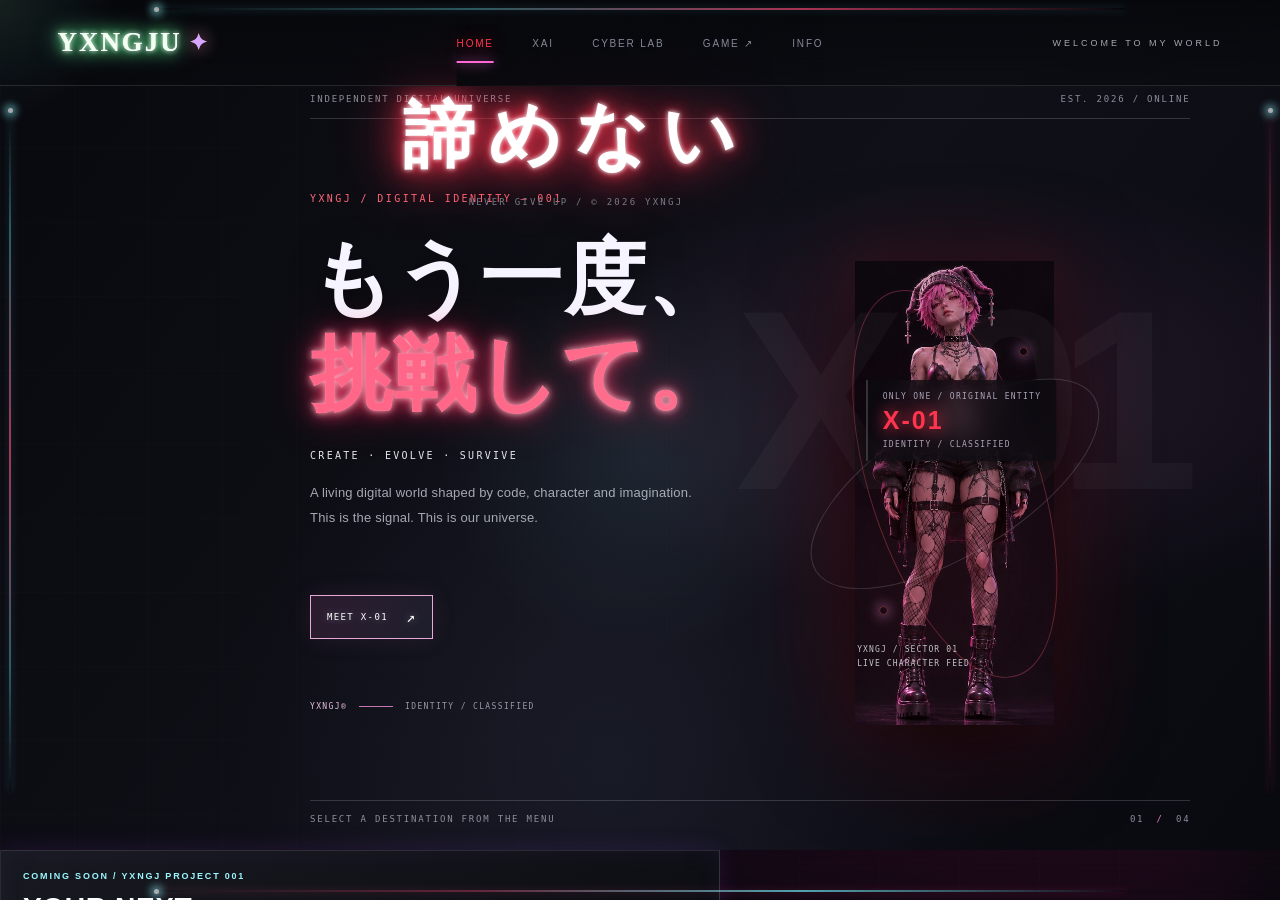
==== index.html @ 9810c09f "Add files via upload" ====
<!DOCTYPE html>
<html lang="en">
<head>
  <meta charset="UTF-8">
  <meta name="viewport" content="width=device-width, initial-scale=1.0">
  <meta name="theme-color" content="#08090d">\n  <meta name="description" content="YXNGJ — an independent digital universe featuring cyberpunk art, interactive characters, Cyber Lab and the VOID RUNNER browser arcade game.">
  <meta name="robots" content="index,follow,max-image-preview:large">
  <link rel="canonical" href="https://yxngju.github.io/yxngju-site/">
  <meta property="og:type" content="website">
  <meta property="og:title" content="YXNGJ — Enter My World">
  <meta property="og:description" content="Explore digital art, characters, Cyber Lab and VOID RUNNER by YXNGJ.">
  <meta property="og:url" content="https://yxngju.github.io/yxngju-site/">
  <meta property="og:image" content="https://yxngju.github.io/yxngju-site/entity-character.png">
  <meta name="twitter:card" content="summary_large_image">

  <title>yxngj — Enter My World</title>
  <link rel="stylesheet" href="style.css">
</head>
<body>
  <div class="ambient ambient-one"></div><div class="ambient ambient-two"></div>
  <header class="header">
    <a href="#home" class="logo" aria-label="YXNGJU home">YXNGJU<span>✦</span></a>
    <div class="header-right"><div class="header-label">WELCOME TO MY WORLD</div><button class="menu-toggle" type="button" aria-label="Open navigation" aria-expanded="false">☰</button></div>
  </header>

  <nav class="side-menu" aria-label="Main navigation">
    <a href="#home" class="active">HOME</a>
    <a href="#characters">XAI</a>
    <a href="#cyber-lab">CYBER LAB</a>
    <a href="games/index.html" class="external-game-link">GAME ↗</a>
    <a href="#info">INFO</a>
  </nav>
  <div class="menu-backdrop"></div>

  <main>
    <section class="page home active-page" id="home" aria-label="Home">
      <div class="home-hero home-editorial-hero">
        <div class="home-hero-topline"><span>INDEPENDENT DIGITAL UNIVERSE</span><span>EST. 2026 / ONLINE</span></div>
        <div class="home-hero-copy">
          <p class="small-title">YXNGJ / DIGITAL IDENTITY — 001</p>
          <h1 class="jp-neon-message" lang="ja">もう一度、<br><span>挑戦して。</span></h1>
          <p class="home-editorial-lead">CREATE · EVOLVE · SURVIVE</p>
          <p class="home-editorial-description">A living digital world shaped by code, character and imagination. This is the signal. This is our universe.</p>
          <div class="home-hero-actions">
            <a href="#characters" class="enter-button" data-page-link="characters">MEET X-01 <span>↗</span></a>
          </div>
          <div class="home-hero-signature"><span>YXNGJ®</span><i></i><span>IDENTITY / CLASSIFIED</span></div>
        </div>
        <div class="home-hero-character x01-live" aria-label="X-01 featured character">
          <div class="home-character-orbit orbit-a"></div><div class="home-character-orbit orbit-b"></div>
          <div class="home-character-crosshair crosshair-a"></div><div class="home-character-crosshair crosshair-b"></div>
          <div class="home-character-glow"></div>
          <img class="x01-pose-image" src="entity-character.png" alt="X-01, the YXNGJ signature character" fetchpriority="high">
          <div class="home-character-tag"><span>ONLY ONE / ORIGINAL ENTITY</span><strong>X-01</strong><small>IDENTITY / CLASSIFIED</small></div>
          <div class="home-character-coordinate">YXNGJ / SECTOR 01<br>LIVE CHARACTER FEED</div>
        </div>
      <div class="home-hero-bottomline"><span>SELECT A DESTINATION FROM THE MENU</span><span>01 <i>/</i> 04</span></div>
      </div>
      <div class="home-project-strip"><div class="home-project-teaser">
            <span class="project-kicker">COMING SOON / YXNGJ PROJECT 001</span>
            <h2>YOUR NEXT<br><em>INTELLIGENT COMPANION.</em></h2>
            <p>A personal AI assistant for desktop and mobile — designed to help you organize messages, work with apps, code, explore crypto information and talk things through. Built around user permission, privacy and control.</p>
            <span class="project-status">IN DEVELOPMENT <i></i></span>
          </div></div>
      <section class="x01-window-section" aria-label="X-01 live character windows">
        <div class="x01-window-heading"><div><p class="small-title">ONE ENTITY / MULTIPLE FORMS</p><h2>THE <span>X-01</span> FILES</h2></div><span>LIVE VISUAL FEED / AUTO SHIFT</span></div>
        <div class="x01-window-grid">
          <article class="x01-window" data-pose-window="0"><div class="x01-window-top"><span>01 / FANCY GIRL</span><i>● LIVE</i></div><img src="home-art/user-archive-01.webp" alt="YXNGJ archive artwork — BOMB SIGNAL" loading="lazy"><b>BOMB SIGNAL</b></article>
          <article class="x01-window" data-pose-window="1"><div class="x01-window-top"><span>02 / RED SIGNAL</span><i>● LIVE</i></div><img src="home-art/user-archive-02.webp" alt="YXNGJ archive artwork — NIGHT SHIFT" loading="lazy"><b>NIGHT SHIFT</b></article>
          <article class="x01-window" data-pose-window="2"><div class="x01-window-top"><span>03 / VOID COMPANION</span><i>● LIVE</i></div><img src="home-art/user-archive-03.webp" alt="YXNGJ archive artwork — BLUE STATIC" loading="lazy"><b>BLUE STATIC</b></article>
          <article class="x01-window" data-pose-window="3"><div class="x01-window-top"><span>04 / CHROME SOUL</span><i>● LIVE</i></div><img src="home-art/user-archive-04.webp" alt="YXNGJ archive artwork — ZERO NOTIFICATIONS" loading="lazy"><b>ZERO NOTIFICATIONS</b></article>
        </div>
      </section>
      <section class="home-gallery" aria-label="yxngj visual archive">
        <div class="gallery-heading"><div><p class="small-title">YXNGJ ART DIRECTION / VISUAL ARCHIVE</p><h2>MY <span>UNIVERSE</span></h2><p>CHARACTERS · DIGITAL ART · STREET CULTURE · VISUAL WORLDS</p></div><span class="gallery-count">07 / SELECTED FRAGMENTS</span></div>
        <div class="gallery-controls"><button class="gallery-control gallery-prev-auto" type="button" aria-label="Previous artwork">←</button><span>DRIFTING THROUGH THE ARCHIVE</span><button class="gallery-control gallery-next-auto" type="button" aria-label="Next artwork">→</button></div><div class="holo-gallery" id="holoGalleryTrack">
          <button class="holo-card card-tall" data-gallery="0" type="button"><img src="home-art/user-archive-01.webp" alt="YXNGJ user-selected anime artwork 1" loading="lazy"><span>01 / BOMB SIGNAL</span></button>
          <button class="holo-card card-wide" data-gallery="1" type="button"><img src="home-art/user-archive-02.webp" alt="YXNGJ user-selected anime artwork 2" loading="lazy"><span>02 / NIGHT SHIFT</span></button>
          <button class="holo-card" data-gallery="2" type="button"><img src="home-art/user-archive-03.webp" alt="YXNGJ user-selected anime artwork 3" loading="lazy"><span>03 / BLUE STATIC</span></button>
          <button class="holo-card" data-gallery="3" type="button"><img src="home-art/user-archive-04.webp" alt="YXNGJ user-selected anime artwork 4" loading="lazy"><span>04 / ZERO NOTIFICATIONS</span></button>
          <button class="holo-card card-tall" data-gallery="4" type="button"><img src="home-art/user-archive-05.webp" alt="YXNGJ user-selected anime artwork 5" loading="lazy"><span>05 / SILVER EYES</span></button>
          <button class="holo-card" data-gallery="5" type="button"><img src="home-art/user-archive-06.webp" alt="YXNGJ user-selected anime artwork 6" loading="lazy"><span>06 / CREW CODE</span></button>
          <button class="holo-card card-wide" data-gallery="6" type="button"><img src="home-art/user-archive-07.webp" alt="YXNGJ user-selected anime artwork 7" loading="lazy"><span>07 / AFTER HOURS</span></button>
        </div>
        <div class="gallery-foot"><span>yxngj / VISUAL ARCHIVE</span><span>MOVE TO INTERACT · SELECT TO EXPAND</span></div>
      </section>
      <div class="gallery-lightbox" id="galleryLightbox" hidden><button class="gallery-close" type="button" aria-label="Close image">×</button><button class="gallery-prev" type="button" aria-label="Previous image">‹</button><img id="galleryLarge" src="" alt="Expanded artwork"><button class="gallery-next" type="button" aria-label="Next image">›</button><div class="gallery-lightbox-label" id="galleryLightboxLabel"></div></div>
    </section>

    <section class="page character-room" id="characters" aria-label="Character room">
      <div class="entity-heading"><p class="small-title">YXNGJ INTELLIGENCE DIVISION / 001</p><h1><span>XAI</span> <span>COMPANION</span></h1><p class="entity-subtitle">A NEW INTELLIGENCE IS TAKING SHAPE</p><p class="xai-intro">XAI is a planned 3D AI character being created to talk with you, understand requests and help carry out useful tasks. The goal is a natural, interactive companion with a distinct personality — built step by step.</p></div>
      <div class="entity-layout">
        <div class="entity-stage">
          <div class="entity-grid" aria-hidden="true"></div><div class="entity-crosshair" aria-hidden="true"></div>
          <div class="entity-figure-wrap" aria-label="The approved X-01 character reference"><img class="entity-figure" src="entity-character.png" alt="X-01 character, pink-haired cyberpunk girl in dark streetwear"><div class="entity-aura"></div></div><canvas id="entityCanvas" aria-hidden="true"></canvas>
          <div class="entity-scanline" aria-hidden="true"></div>
          <div class="entity-readout entity-readout-left"><span>FORM</span><b>UNDEFINED</b><span>MATTER</span><b>PARTICLE / 01</b><span>SYNC</span><b id="entitySync">98.4%</b></div>
          <div class="entity-readout entity-readout-right"><span>SUBJECT</span><b>X-01</b><span>STATUS</span><b class="entity-status"><i></i> OBSERVING</b></div>
          <div class="entity-caption">AI ENTITY // APPROACHING</div>
        </div>
        <aside class="entity-info">
          <div class="entity-class"> <span class="entity-dot"></span> CLASSIFIED PRESENCE</div>
          <h2>A SIGNAL<br><em>IS APPROACHING.</em></h2>
          <p>An artificial intelligence presence, reconstructed from light and fragmented data. She is getting closer. Her identity remains unknown.</p>
          <div class="entity-meter"><div><span>ENERGY SIGNATURE</span><b id="entityEnergy">72.8%</b></div><i><span id="entityEnergyBar"></span></i></div>
          <div class="entity-wave"><span></span><span></span><span></span><span></span><span></span><span></span><span></span><span></span><span></span><span></span><span></span><span></span><span></span><span></span><span></span><span></span><span></span><span></span><span></span><span></span></div>
          <div class="entity-foot"><span>UNKNOWN ENTITY — X-01</span><span>yxngj / 2026</span></div>
        </aside>
      </div>
      <div class="entity-view-gallery" aria-label="X-01 character reference views">
        <div class="entity-view-heading"><span>SUBJECT REFERENCE / X-01</span><span>FOUR ANGLES · ARCHIVED</span></div>
        <div class="entity-selected-view" aria-live="polite"><img id="entitySelectedImage" src="entity-front.jpg" alt="X-01 selected front view"><div class="entity-selected-meta"><span id="entitySelectedLabel">01 / FANCY GIRL</span><small>SELECTED SUBJECT ANGLE</small></div></div>
        <div class="entity-view-grid">
          <button class="entity-view-choice active" type="button" data-view-src="entity-front.jpg" data-view-label="01 / FANCY GIRL"><img src="entity-front.jpg" alt="X-01 front view"><span>01 / FRONT</span></button>
          <button class="entity-view-choice" type="button" data-view-src="entity-left-profile.jpg" data-view-label="02 / LEFT PROFILE"><img src="entity-left-profile.jpg" alt="X-01 left-facing profile"><span>02 / LEFT PROFILE</span></button>
          <button class="entity-view-choice" type="button" data-view-src="entity-back.jpg" data-view-label="03 / BACK VIEW"><img src="entity-back.jpg" alt="X-01 back view"><span>03 / BACK</span></button>
          <button class="entity-view-choice" type="button" data-view-src="entity-three-quarter.jpg" data-view-label="04 / THREE-QUARTER"><img src="entity-three-quarter.jpg" alt="X-01 three-quarter view"><span>04 / THREE-QUARTER</span></button>
        </div>
      </div>
      <p class="entity-hint">MOVE CLOSER // THE ENTITY RESPONDS TO YOUR PRESENCE <span>✦</span></p>
    </section>


    <section class="page cyber-lab-page" id="cyber-lab" aria-label="Cyber Lab">
      <div class="cyber-heading"><div><p class="small-title">yxngj // RESEARCH DIVISION 04</p><h1>CYBER <span>LAB</span></h1><p class="page-lead">A quiet corner of the network. Explore code, inspect examples, learn.</p></div><div class="cyber-heading-actions"><div class="cyber-status"><i></i> CODE SHOWCASE READY <span>OFFLINE MODE</span></div><button class="cyber-library-jump" id="jumpToCodeLibrary" type="button">CODE LIBRARY <b>↓</b></button></div></div>
      <div class="cyber-room-grid">
        <aside class="cyber-side-panel">
          <div class="cyber-panel-title">LAB DIRECTORY <span>01—03</span></div>
          <button class="cyber-tool active" data-lab-tab="terminal" type="button"><b>⌘</b><span>CONSOLE<small>Visual command simulator</small></span><i>↗</i></button>
          <button class="cyber-tool" data-lab-tab="editor" type="button"><b>&lt;/&gt;</b><span>CODE EDITOR<small>Write and preview code</small></span><i>↗</i></button>
          <button class="cyber-tool" data-lab-tab="network" type="button"><b>⌁</b><span>LAB STATUS<small>Offline environment</small></span><i>↗</i></button>
          <div class="cyber-side-note"><span class="cyber-pulse"></span><div>ENVIRONMENT<small>OFFLINE SHOWCASE · NO PYTHON CONNECTION</small></div></div>
        </aside>
        <div class="cyber-workspace">
          <div class="cyber-workspace-top"><div class="cyber-window-dots"><i></i><i></i><i></i></div><span id="cyberWindowTitle">CONSOLE — yxngj</span><span class="cyber-window-state" id="cyberConnectionState">● OFFLINE / SAFE</span></div>
          <div class="cyber-computer-scene" id="cyberComputer" role="button" tabindex="0" aria-label="Open the code editor">
            <div class="cyber-orbit orbit-a"></div><div class="cyber-orbit orbit-b"></div>
            <div class="cyber-monitor"><div class="cyber-monitor-top"><span>yxngj // NODE 01</span><span>OFFLINE SESSION</span></div><div class="cyber-monitor-screen"><div class="cyber-screen-lines"><span class="crt-prompt">operator@yxngj:~$ <b>open code-library</b></span><pre id="cyberScreenCode" class="cyber-screen-code">// YXNGJ CODE SHOWCASE
// Select a code sample below.
// It will appear in this editor.

const status = "READY";
console.log(status);
&gt; _</pre><span class="dim">CRT DISPLAY // CODE PREVIEW</span></div><div class="cyber-screen-graph"><i></i><i></i><i></i><i></i><i></i><i></i><i></i><i></i><i></i><i></i><i></i><i></i></div></div><div class="cyber-monitor-brand">YXNGJ <small>PERSONAL CODE STATION</small></div></div>
            <div class="cyber-monitor-stand"></div><div class="cyber-keyboard"></div><div class="cyber-click-hint"><span>＋</span> OPEN CODE EDITOR · SELECT A SAMPLE BELOW</div>
          </div>
          <div class="cyber-tabs"><button class="active" data-lab-tab="terminal" type="button">CONSOLE</button><button data-lab-tab="editor" type="button">CODE EDITOR</button><button data-lab-tab="network" type="button">STATUS</button><span>LOCAL ONLY · NO PYTHON</span></div>
          <div class="cyber-panels">
            <div class="cyber-panel active" data-lab-panel="terminal">
              <div class="cyber-terminal-head"><span>operator@yxngj:~</span><span id="terminalModeLabel">VISUAL COMMAND SIMULATOR</span></div>
              <div class="cyber-terminal-output" id="cyberOutput" aria-live="polite"><p class="term-muted">YXNGJ CYBER LAB // OFFLINE MODE</p><p>This is a visual command simulator. Choose a code sample from the library to load it into the computer.</p><p class="term-green">[✓] No local Python, file-system or network bridge is connected.</p></div>
              <form class="cyber-command-form" id="cyberCommandForm"><label for="cyberCommand">operator@yxngj:~$</label><input id="cyberCommand" autocomplete="off" spellcheck="false" placeholder="type help or list..." aria-label="Enter a simulated command"><button type="submit" aria-label="Run simulated command">ENTER ↗</button></form>
            </div>
            <div class="cyber-panel cyber-ide-panel" data-lab-panel="editor">
              <div class="cyber-ide-toolbar"><div class="cyber-editor-head"><span>● &nbsp;<b id="activeFileName">sample.py</b> <small id="editorModeStatus">OFFLINE CODE EDITOR</small></span><div class="cyber-editor-actions"><button id="savePythonFile" type="button">SAVE DRAFT</button><button id="copyCodeSample" type="button">COPY CODE</button></div></div></div>
              <div class="cyber-ide-layout"><aside class="cyber-explorer"><div class="cyber-explorer-title">CODE FILES</div><div class="cyber-workspace-name">⌄ YXNGJ_LIBRARY</div><button class="cyber-file active" data-file="sample.py" type="button">&lt;/&gt; &nbsp;sample.py</button><button class="cyber-file" data-file="draft.py" type="button">✎ &nbsp;draft.py</button><div class="cyber-explorer-foot">BROWSER-ONLY DRAFTS</div></aside>
                <div class="cyber-code-area"><div class="cyber-file-tab"><span>&lt;/&gt; &nbsp;<b id="editorTabName">sample.py</b></span><span>●</span></div><div class="cyber-code-wrap"><div class="cyber-line-numbers" id="codeLineNumbers">1<br>2<br>3<br>4<br>5</div><textarea class="cyber-code-input" id="pythonCode" spellcheck="false" autocapitalize="off" autocomplete="off" aria-label="Offline code editor" wrap="off">// YXNGJ CODE SHOWCASE
// Select a code sample below to load it here.

const status = "READY";
console.log(status);</textarea></div></div>
              </div><div class="cyber-editor-result" id="pythonDemoResult">OFFLINE EDITOR — write, edit, copy or save a draft in this browser. Code is not executed.</div><div class="cyber-ide-statusbar"><span>◉ OFFLINE</span><span>UTF-8</span><span>Spaces: 4</span><span id="ideCursorStatus">Ln 1, Col 1</span><span>yxngj CODE SHOWCASE</span></div>
            </div>
            <div class="cyber-panel" data-lab-panel="network"><div class="cyber-network-grid"><div><span>PYTHON BRIDGE</span><b class="network-green">DISCONNECTED</b></div><div><span>CODE EXECUTION</span><b>DISABLED</b></div><div><span>FILE ACCESS</span><b>DISABLED</b></div><div><span>MODE</span><b class="network-green">OFFLINE</b></div></div><p class="cyber-network-note" id="networkBridgeNote">Cyber Lab runs entirely in the browser. It does not connect to Python, your computer's file system, or external network services.</p></div>
          </div>
        </div>
      </div>
      <section class="cyber-code-library" id="cyberCodeLibrary" aria-label="Cyber code library">
        <div class="cyber-library-heading"><div><p class="small-title">yxngj // SNIPPET ARCHIVE</p><h2>CODE <span>LIBRARY</span></h2><p>Choose a sample. It will load into the computer's code editor.</p></div><button class="cyber-library-top" id="backToCyberTop" type="button">BACK TO COMPUTER ↑</button></div>
        <div class="cyber-library-grid" id="cyberLibraryGrid">
          <button class="cyber-sample-card active" type="button" data-sample="hello"><span class="cyber-sample-index">01 / PYTHON</span><b>HELLO YXNGJ</b><small>A first Python script with clean terminal output.</small><i>OPEN SAMPLE ↗</i></button>
          <button class="cyber-sample-card" type="button" data-sample="hash"><span class="cyber-sample-index">02 / PYTHON</span><b>FILE HASH DEMO</b><small>Calculate a SHA-256 hash from a sample text.</small><i>OPEN SAMPLE ↗</i></button>
          <button class="cyber-sample-card" type="button" data-sample="password"><span class="cyber-sample-index">03 / PYTHON</span><b>PASSWORD CHECK</b><small>A simple local password-strength teaching example.</small><i>OPEN SAMPLE ↗</i></button>
          <button class="cyber-sample-card" type="button" data-sample="ports"><span class="cyber-sample-index">04 / PYTHON</span><b>PORT CONCEPTS</b><small>Learn common network ports using a static lookup.</small><i>OPEN SAMPLE ↗</i></button>
          <button class="cyber-sample-card" type="button" data-sample="js"><span class="cyber-sample-index">05 / JAVASCRIPT</span><b>LIVE STATUS UI</b><small>A tiny browser interface status example.</small><i>OPEN SAMPLE ↗</i></button>
          <button class="cyber-sample-card" type="button" data-sample="base64"><span class="cyber-sample-index">06 / PYTHON</span><b>TEXT ENCODING</b><small>Demonstrate Base64 encoding and decoding text.</small><i>OPEN SAMPLE ↗</i></button>
        </div>
      </section>
      <p class="cyber-footnote"><span>yxngj SECURITY RESEARCH</span><span>LEARN ETHICALLY // BUILD RESPONSIBLY</span></p>
    </section>


    <section class="page content-page info-page" id="info" aria-label="About YXNGJ / درباره YXNGJ">
      <p class="small-title">yxngj // CREATOR PROFILE · پروفایل سازنده</p>
      <h1>ABOUT <span>YXNGJ</span></h1>
      <p class="page-lead">Cybersecurity · Web Design · Digital Experiences</p>
      <div class="info-bilingual-intro">
        <p class="info-language-label">ENGLISH</p>
        <p>I'm <strong>YXNGJ</strong> — a cybersecurity enthusiast and digital creator focused on website design, web security and interactive experiences. I explore how digital systems work, how to protect them, and how thoughtful design can make technology feel clear and alive.</p>
        <p class="info-language-label info-fa-label" lang="fa" dir="rtl">فارسی</p>
        <p class="info-fa-copy" lang="fa" dir="rtl">من YXNGJ هستم؛ در زمینه امنیت سایبری، طراحی وب‌سایت و امنیت وب فعالیت می‌کنم. به ساخت تجربه‌های دیجیتال تعاملی، بررسی امنیت سیستم‌ها و ترکیب طراحی بصری با فناوری علاقه‌مندم. این وب‌سایت فضایی برای نمایش پروژه‌ها، آزمایش‌ها و کارهای من است.</p>
      </div>
      <div class="info-grid">
        <article class="info-card">
          <span class="info-index">01 / WHAT I DO · زمینه فعالیت</span>
          <h2>CYBERSECURITY &amp; WEB</h2>
          <p>Cybersecurity research, website design, web security and digital experiments.</p>
          <p class="info-fa-copy" lang="fa" dir="rtl">پژوهش و یادگیری امنیت سایبری، طراحی وب‌سایت، امنیت وب و اجرای ایده‌های دیجیتال.</p>
        </article>
        <article class="info-card">
          <span class="info-index">02 / THIS SPACE · این وب‌سایت</span>
          <h2>MY WORK. MY UNIVERSE.</h2>
          <p>This is my personal portfolio and experimental space. I share selected projects, visual work, interfaces and things I'm building or exploring.</p>
          <p class="info-fa-copy" lang="fa" dir="rtl">اینجا پورتفولیوی شخصی من است؛ جایی برای انتشار پروژه‌ها، طراحی‌ها، رابط‌های کاربری و تجربه‌هایی که می‌سازم یا بررسی می‌کنم.</p>
        </article>
        <article class="info-card info-social">
          <span class="info-index">03 / FIND YXNGJ · راه ارتباطی</span>
          <h2>LET'S CONNECT.</h2>
          <p>For collaborations, questions or project inquiries, reach out:</p>
          <p class="info-fa-copy" lang="fa" dir="rtl">برای همکاری، پرسش یا صحبت درباره پروژه‌ها از راه‌های زیر پیام بده:</p>
          <a href="https://www.instagram.com/yxngju?knvt=MTVxanZoeGowOTRtbg%3D%3D&amp;utm_source=qr" target="_blank" rel="noopener noreferrer"><b>INSTAGRAM</b><span>@yxngj ↗</span></a>
          <a href="https://t.me/yxngju" target="_blank" rel="noopener noreferrer"><b>TELEGRAM</b><span>t.me/yxngj ↗</span></a>
        </article>
      </div>
      <div class="info-signature">yxngj <span>—</span> CYBERSECURITY / DESIGN / DIGITAL WORLDS</div>
    </section>
  </main>

  <footer class="yx-jp-footer"><span class="jp-motto" lang="ja">諦めない</span><small>NEVER GIVE UP / © 2026 YXNGJ</small></footer>
  <script src="navigation.js" defer></script>
  <script src="home-gallery.js" defer></script>
  <script src="entity.js" defer></script>
  <script src="cyberlab.js" defer></script>
<script src="yxngj-effects.js" defer></script>
<script src="x01-motion.js" defer></script>\n</body>
</html>
---- style.css ----
/* =================================
   yxngj - MAIN DESIGN
================================= */

* {
    margin: 0;
    padding: 0;
    box-sizing: border-box;
}

body {
    background: #08040f;
    color: white;
    font-family: Arial, sans-serif;
    min-height: 100vh;
    overflow-x: hidden;
}

/* HEADER */

.header {
    position: absolute;
    top: 30px;
    left: 50px;
    right: 50px;
    display: flex;
    justify-content: space-between;
    align-items: center;
    z-index: 10;
}

.logo {
    color: white;
    text-decoration: none;
    font-size: 25px;
    font-weight: bold;
    letter-spacing: 4px;
}

.logo span {
    color: #ff3ca6;
}

.header-label {
    color: #a58bbd;
    font-size: 11px;
    letter-spacing: 4px;
}

/* SIDE MENU */

.side-menu {
    position: fixed;
    left: 45px;
    top: 50%;
    transform: translateY(-50%);
    display: flex;
    flex-direction: column;
    gap: 28px;
    z-index: 10;
}

.side-menu a {
    color: #887b99;
    text-decoration: none;
    font-size: 11px;
    letter-spacing: 2px;
    transition: 0.3s;
}

.side-menu a:hover,
.side-menu a.active {
    color: #ff3ca6;
    text-shadow: 0 0 12px #ff3ca6;
}

/* HOME */

.home {
    min-height: 100vh;
    display: flex;
    align-items: center;
    justify-content: space-between;
    padding: 120px 9% 80px 19%;
    position: relative;
}

/* INTRO */

.intro {
    max-width: 420px;
    z-index: 2;
}

.small-title {
    color: #b58bd9;
    font-size: 12px;
    letter-spacing: 5px;
    margin-bottom: 25px;
}

.intro h1 {
    font-size: clamp(55px, 7vw, 95px);
    line-height: 0.95;
    letter-spacing: 5px;
}

.intro h1 span {
    color: #ff3ca6;
    text-shadow: 0 0 25px #ff006e;
}

.description {
    color: #a99bb8;
    font-size: 12px;
    line-height: 2;
    letter-spacing: 2px;
    margin-top: 30px;
}

/* BUTTON */

.enter-button {
    display: inline-block;
    margin-top: 35px;
    padding: 15px 25px;
    border: 1px solid #ff3ca6;
    color: white;
    text-decoration: none;
    font-size: 11px;
    letter-spacing: 2px;
    transition: 0.3s;
}

.enter-button:hover {
    background: #ff3ca6;
    box-shadow: 0 0 25px #ff3ca6;
}

/* 3D SCENE */

.center-scene {
    position: relative;
    width: 430px;
    height: 430px;
    display: flex;
    align-items: center;
    justify-content: center;
}

#three-container {
    position: absolute;
    inset: 0;
    z-index: 2;
}

#three-container canvas {
    width: 100%;
    height: 100%;
    display: block;
}

.scene-glow {
    position: absolute;
    width: 250px;
    height: 250px;
    background: #8a00ff;
    filter: blur(110px);
    opacity: 0.35;
    animation: pulseGlow 4s infinite alternate;
}

.scene-text {
    position: absolute;
    bottom: 15px;
    color: #d8baff;
    font-size: 12px;
    letter-spacing: 6px;
    z-index: 3;
    text-shadow: 0 0 20px #a000ff;
}

/* CHARACTER */

.character-preview {
    position: absolute;
    right: 7%;
    bottom: 18%;
    text-align: center;
}

.character-preview span {
    color: #a58bbd;
    font-size: 10px;
    letter-spacing: 3px;
}

.character-preview h2 {
    color: #ff3ca6;
    font-size: 100px;
    text-shadow: 0 0 35px #ff006e;
}

.character-preview p {
    color: #8d7b9e;
    font-size: 10px;
    letter-spacing: 4px;
}

/* FOOTER */

footer {
    position: absolute;
    bottom: 25px;
    left: 50%;
    transform: translateX(-50%);
    color: #675775;
    font-size: 10px;
    letter-spacing: 2px;
}

/* ANIMATIONS */

@keyframes pulseGlow {
    from {
        transform: scale(0.8);
        opacity: 0.2;
    }

    to {
        transform: scale(1.3);
        opacity: 0.5;
    }
}

/* RESPONSIVE */

@media (max-width: 900px) {
    .side-menu {
        left: 15px;
    }

    .home {
        padding-left: 150px;
    }

    .center-scene {
        width: 300px;
        height: 300px;
    }
}

@media (max-width: 600px) {
    .header {
        left: 20px;
        right: 20px;
    }

    .side-menu {
        display: none;
    }

    .home {
        padding: 150px 25px 100px;
    }

    .center-scene,
    .character-preview {
        display: none;
    }

    footer {
        white-space: nowrap;
    }
}



/* GAME LAUNCH */
.game-launch {
    display: inline-block;
    margin: 18px 0 14px;
    padding: 13px 20px;
    border: 1px solid #ff3ca6;
    color: #fff;
    text-decoration: none;
    font-size: 11px;
    letter-spacing: 2px;
    transition: .25s ease;
    background: linear-gradient(100deg, #5a126d55, #ff3ca622);
}
.game-launch:hover {
    background: #ff3ca6;
    box-shadow: 0 0 24px #ff3ca688;
    transform: translateY(-2px);
}

/* ===== MAIN NAVIGATION + PAGE SYSTEM (V3) ===== */
:root { --yx-pink:#ff3ca6; --yx-purple:#9d4dff; --yx-muted:#a99bb8; }
html { min-height:100%; background:#08040f; }
body { min-height:100vh; position:relative; }
.ambient { position:fixed; pointer-events:none; border-radius:50%; filter:blur(95px); opacity:.16; z-index:0; }
.ambient-one { width:360px; height:360px; background:#7b00ff; top:8%; right:8%; }
.ambient-two { width:280px; height:280px; background:#ff006e; bottom:4%; left:20%; opacity:.09; }
.header { position:fixed; top:0; left:0; right:0; height:88px; padding:0 5.2%; background:linear-gradient(180deg,rgba(8,4,15,.94),rgba(8,4,15,.25)); backdrop-filter:blur(10px); }
.header-right { display:flex; align-items:center; gap:24px; }
.menu-toggle { display:none; width:44px; height:44px; border:1px solid rgba(255,60,166,.55); background:rgba(25,10,34,.88); color:#fff; font-size:23px; cursor:pointer; }
.side-menu { left:0; top:88px; bottom:0; width:245px; padding:clamp(35px,8vh,90px) 26px 35px 5.2%; transform:none; gap:0; justify-content:center; background:linear-gradient(90deg,rgba(8,4,15,.88),rgba(8,4,15,.34),transparent); }
.side-menu::before { content:'NAVIGATION / 06'; display:block; color:#725d83; font-size:9px; letter-spacing:3px; margin:0 0 22px 0; }
.side-menu a { position:relative; display:flex; align-items:center; min-height:48px; padding:0 0 0 16px; border-left:1px solid rgba(160,125,185,.22); color:#93859f; font-size:10px; letter-spacing:2px; line-height:1.5; }
.side-menu a::before { content:''; position:absolute; left:-1px; top:13px; width:2px; height:21px; background:transparent; transition:background .2s, box-shadow .2s; }
.side-menu a:hover, .side-menu a.active { color:#fff; text-shadow:0 0 13px #ff3ca6; }
.side-menu a.active::before { background:var(--yx-pink); box-shadow:0 0 12px var(--yx-pink); }
.menu-backdrop { display:none; }
main { position:relative; z-index:1; }
.page { display:none; position:relative; min-height:100vh; padding:135px 8% 105px  min(27%, 330px); }
.page.active-page { display:flex; }
.home.active-page { align-items:center; justify-content:space-between; padding:120px 7% 85px  min(25%, 310px); }
.content-page.active-page { flex-direction:column; justify-content:center; align-items:flex-start; }
.content-page > .small-title { margin-bottom:18px; }
.content-page > h1 { max-width:900px; font-size:clamp(38px,6vw,76px); line-height:1.04; letter-spacing:2px; overflow-wrap:anywhere; }
.content-page > h1 span { color:var(--yx-pink); text-shadow:0 0 24px #ff006e66; }
.page-lead { max-width:650px; margin-top:22px; color:var(--yx-muted); font-size:14px; line-height:1.9; letter-spacing:.7px; }
.feature-grid { display:grid; grid-template-columns:repeat(2,minmax(220px,1fr)); gap:18px; width:min(820px,100%); margin-top:42px; }
.feature-card { position:relative; min-height:235px; padding:26px; border:1px solid rgba(190,120,220,.22); background:linear-gradient(145deg,rgba(37,17,49,.78),rgba(12,7,20,.72)); box-shadow:inset 0 0 35px rgba(123,0,255,.06); }
.feature-card::after { content:''; position:absolute; inset:0; pointer-events:none; border-top:1px solid rgba(255,60,166,.35); opacity:.55; }
.card-number,.status { color:#b78bd2; font-size:9px; letter-spacing:2px; }
.card-symbol { height:76px; display:flex; align-items:center; color:var(--yx-pink); font-size:58px; font-weight:700; text-shadow:0 0 24px #ff006e88; }
.feature-card h2,.game-panel h2 { margin:12px 0 9px; font-size:16px; letter-spacing:2px; }
.feature-card p,.game-panel p { color:#a99bb8; font-size:12px; line-height:1.8; }
.feature-card .status { display:inline-block; margin-top:18px; }
.signal-panel,.game-panel { width:min(820px,100%); margin-top:42px; padding:28px; border:1px solid rgba(255,60,166,.3); background:linear-gradient(110deg,rgba(42,12,53,.7),rgba(12,7,20,.75)); }
.signal-panel { color:#d8baff; font-size:10px; letter-spacing:3px; }
.signal-panel p { margin-top:22px; font-size:clamp(18px,3vw,30px); color:#fff; letter-spacing:2px; }
.signal-dot { display:inline-block; width:7px; height:7px; margin-right:10px; border-radius:50%; background:#ff3ca6; box-shadow:0 0 12px #ff3ca6; }
.game-panel { display:flex; align-items:center; gap:28px; }
.game-mark { flex:0 0 90px; height:90px; display:grid; place-items:center; border:1px solid #ff3ca6; color:#ff3ca6; font-size:36px; font-weight:bold; text-shadow:0 0 20px #ff006e; box-shadow:inset 0 0 25px #ff006e22,0 0 22px #ff006e22; }
.game-panel .status { display:block; }
footer { position:fixed; z-index:4; bottom:18px; left:50%; width:max-content; max-width:90%; transform:translateX(-50%); text-align:center; }
.home-index { position:absolute; right:7%; bottom:34px; color:#9a82ad; font-size:11px; letter-spacing:3px; }
.home-index span { color:#ff3ca6; margin:0 7px; }
.nav-locked { overflow:hidden; }

@media (max-width:1050px) {
  .home.active-page { padding-left:250px; }
  .intro { max-width:340px; }
  .center-scene { width:340px; height:340px; }
  .character-preview { right:4%; bottom:13%; }
  .page { padding-left:270px; padding-right:6%; }
}
@media (max-width:760px) {
  .header { height:72px; padding:0 22px; }
  .header-label { font-size:9px; letter-spacing:2px; }
  .menu-toggle { display:block; }
  .side-menu { display:flex; position:fixed; top:0; bottom:0; left:0; width:min(310px,82vw); padding:105px 28px 35px; gap:0; transform:translateX(-105%); background:rgba(10,5,18,.98); border-right:1px solid rgba(255,60,166,.28); box-shadow:20px 0 70px #0009; transition:transform .28s ease; z-index:30; }
  .side-menu.menu-open { transform:translateX(0); }
  .side-menu a { min-height:55px; font-size:11px; }
  .menu-backdrop { display:block; position:fixed; inset:0; z-index:20; background:rgba(0,0,0,.62); opacity:0; visibility:hidden; transition:opacity .25s,visibility .25s; }
  .menu-backdrop.show { opacity:1; visibility:visible; }
  .home.active-page { min-height:100svh; padding:125px 28px 100px; align-items:flex-start; justify-content:center; }
  .intro { max-width:540px; }
  .intro h1 { font-size:clamp(54px,12vw,82px); }
  .center-scene { width:min(65vw,310px); height:min(65vw,310px); margin:24px auto 0; }
  .character-preview { display:none; }
  .page { min-height:100svh; padding:125px 26px 100px; }
  .content-page.active-page { justify-content:flex-start; }
  .feature-grid { grid-template-columns:1fr; gap:14px; margin-top:28px; }
  .feature-card { min-height:190px; }
  .game-panel { align-items:flex-start; flex-direction:column; gap:16px; }
  footer { position:relative; bottom:auto; margin:0 auto 18px; padding:0 12px; transform:none; left:auto; white-space:normal; line-height:1.7; }
}
@media (max-width:420px) {
  .header-label { display:none; }
  .small-title { font-size:10px; letter-spacing:3px; }
  .description { font-size:10px; }
  .content-page > h1 { font-size:38px; }
  .page-lead { font-size:12px; }
}
@media (prefers-reduced-motion:reduce) {
  *,*::before,*::after { scroll-behavior:auto !important; animation-duration:.01ms !important; animation-iteration-count:1 !important; transition-duration:.01ms !important; }
}


/* ==========================================
   yxngj HOME — CYBER GOTHIC WORLD FINISH
========================================== */
.home.active-page {
  isolation:isolate;
  overflow:hidden;
  background:
    radial-gradient(ellipse at 69% 53%, rgba(112,0,150,.18), transparent 34%),
    radial-gradient(ellipse at 82% 80%, rgba(255,0,112,.10), transparent 28%),
    linear-gradient(115deg, rgba(8,4,15,.18), rgba(13,5,23,.12));
}
.home.active-page::before {
  content:""; position:absolute; z-index:-1; inset:0; pointer-events:none;
  background:
    linear-gradient(90deg, transparent 0 24%, rgba(255,55,166,.08) 24.08%, transparent 24.18% 100%),
    linear-gradient(0deg, transparent 0 72%, rgba(170,90,255,.08) 72.08%, transparent 72.18% 100%),
    repeating-linear-gradient(90deg, transparent 0 79px, rgba(176,117,210,.025) 80px),
    linear-gradient(180deg, transparent 65%, rgba(255,30,145,.045));
  mask-image:linear-gradient(90deg,transparent,black 25%,black 92%,transparent);
}
.home.active-page::after {
  content:""; position:absolute; z-index:-1; pointer-events:none;
  width:min(56vw,760px); height:min(56vw,760px); right:5%; top:50%;
  transform:translateY(-50%); border:1px solid rgba(255,54,164,.10);
  border-radius:50%; box-shadow:0 0 70px rgba(255,0,120,.07), inset 0 0 70px rgba(116,0,255,.07);
}
.center-scene {
  width:min(40vw,520px); height:min(40vw,520px); flex:0 1 520px;
  filter:drop-shadow(0 0 28px rgba(255,0,128,.13));
}
.scene-glow {
  width:68%; height:68%; background:#ff087f; opacity:.18;
  filter:blur(105px); mix-blend-mode:screen;
}
.scene-text {
  bottom:1%; padding:9px 17px; border-top:1px solid rgba(255,60,166,.42);
  border-bottom:1px solid rgba(255,60,166,.20); background:rgba(12,5,20,.38);
  text-shadow:0 0 12px #ff1493, 0 0 26px #9d4dff;
}
.intro { position:relative; max-width:390px; }
.intro::before {
  content:""; display:block; width:54px; height:2px; margin-bottom:23px;
  background:#ff3ca6; box-shadow:0 0 9px #ff3ca6,0 0 22px #ff006e;
}
.intro h1 { text-shadow:0 0 35px rgba(120,0,160,.16); }
.enter-button {
  position:relative; overflow:hidden; background:linear-gradient(100deg,rgba(255,60,166,.10),rgba(110,0,170,.10));
  box-shadow:inset 0 0 18px rgba(255,60,166,.06),0 0 16px rgba(255,0,110,.08);
}
.enter-button:hover { box-shadow:0 0 12px #ff3ca6,0 0 34px rgba(255,0,110,.42); }
.character-preview { padding:18px 22px; border-right:1px solid rgba(255,60,166,.38); border-bottom:1px solid rgba(255,60,166,.18); background:linear-gradient(135deg,rgba(24,9,34,.40),transparent); }
.character-preview h2 { line-height:1.05; text-shadow:0 0 14px #ff006e,0 0 38px #ff006e,0 0 68px rgba(255,0,110,.48); }
.home-index { text-shadow:0 0 12px rgba(255,60,166,.3); }
@media (max-width:1050px) {
  .center-scene { width: min(37vw,390px); height:min(37vw,390px); }
}
@media (max-width:760px) {
  .home.active-page { background:radial-gradient(ellipse at 50% 70%,rgba(125,0,170,.20),transparent 52%),#08040f; }
  .center-scene { width:min(78vw,340px); height:min(78vw,340px); flex:0 0 auto; }
  .home.active-page::after { width:85vw; height:85vw; right:-20%; top:70%; }
}

/* PORTAL VISIBILITY FIX: local approved artwork, no remote dependency */
.center-scene{width:min(43vw,560px);height:min(43vw,560px);min-width:330px;min-height:330px;overflow:visible;isolation:isolate}
.portal-art{position:absolute;inset:-5%;width:110%;height:110%;object-fit:contain;z-index:2;filter:drop-shadow(0 0 28px rgba(255,0,145,.24));animation:portalFloat 7s ease-in-out infinite}
.center-scene .scene-glow{z-index:1}
.center-scene .scene-text{z-index:4}
#three-container{display:none}
@keyframes portalFloat{0%,100%{transform:translateY(0) scale(1)}50%{transform:translateY(-7px) scale(1.012)}}
@media(max-width:900px){.center-scene{width:42vw;height:42vw;min-width:260px;min-height:260px}}
@media(max-width:600px){.center-scene{display:block;width:min(88vw,430px);height:min(88vw,430px);min-width:0;min-height:0;margin:8px auto 0}.portal-art{inset:-4%;width:108%;height:108%}}

/* VOID RUNNER // retro-pink welcome screen */
body.game-mode{overflow:hidden;background:#10050d}
body.game-mode footer{display:none!important}
body.game-mode main{width:100%;min-height:100vh}
#game.game-entry{position:fixed;inset:0;display:none;overflow:hidden;min-height:100vh;padding:clamp(18px,4vw,54px);background:radial-gradient(ellipse at 50% 38%,rgba(255,91,194,.19),transparent 40%),radial-gradient(ellipse at 50% 100%,#3b102d 0%,#170713 52%,#08040c 100%);color:#ffe4f6;isolation:isolate}
body.game-mode #game.game-entry{display:block}
.game-topline,.game-bottomline{position:absolute;left:clamp(18px,4vw,54px);right:clamp(18px,4vw,54px);display:flex;justify-content:space-between;align-items:center;font:700 10px/1.4 monospace;letter-spacing:2px;color:#ff9edb;text-shadow:0 0 10px #ff3ba9;z-index:3}
.game-topline{top:clamp(18px,4vh,38px)}.game-bottomline{bottom:clamp(16px,3vh,30px);color:#b978a4;font-size:9px}
.game-online{display:flex;align-items:center;gap:8px}.game-online i{width:7px;height:7px;border-radius:50%;background:#ff8bd6;box-shadow:0 0 12px #ff39b9}
.game-stars{position:absolute;inset:0;z-index:-1;background-image:radial-gradient(1px 1px at 10% 18%,#ffd9f2 99%,transparent),radial-gradient(1px 1px at 23% 67%,#ffb9e8 99%,transparent),radial-gradient(1.5px 1.5px at 72% 22%,#fff 99%,transparent),radial-gradient(1px 1px at 88% 57%,#ffc2e9 99%,transparent),radial-gradient(1px 1px at 56% 80%,#fff 99%,transparent),radial-gradient(1px 1px at 42% 12%,#ffb9e8 99%,transparent);background-size:310px 250px;opacity:.72}
.wire-horizon{position:absolute;z-index:-1;bottom:-10%;width:72vw;height:47vh;opacity:.72;pointer-events:none;background-image:linear-gradient(rgba(255,105,204,.55) 1px,transparent 1px),linear-gradient(90deg,rgba(255,105,204,.55) 1px,transparent 1px);background-size:34px 24px;filter:drop-shadow(0 0 5px rgba(255,65,184,.55));mask-image:linear-gradient(to top,#000 10%,transparent 95%)}
.wire-left{left:-20%;transform:perspective(240px) rotateX(48deg) rotateZ(-17deg);border-radius:48% 52% 0 0;clip-path:polygon(0 0,100% 28%,100% 100%,0 100%)}
.wire-right{right:-20%;transform:perspective(240px) rotateX(48deg) rotateZ(17deg);border-radius:52% 48% 0 0;clip-path:polygon(0 28%,100% 0,100% 100%,0 100%)}
.game-welcome{position:absolute;left:50%;top:47%;transform:translate(-50%,-50%);width:min(92vw,760px);text-align:center;z-index:2}
.pixel-kicker{margin:0 0 14px;color:#ffb6e4;font:italic 700 clamp(13px,2vw,22px)/1.3 monospace;letter-spacing:4px;text-shadow:0 0 12px #ff54c4}
.game-welcome h1{margin:0;color:#ff9bdc;font-family:Arial,sans-serif;font-size:clamp(54px,11vw,118px);font-weight:1000;font-style:italic;letter-spacing:-5px;line-height:.95;text-shadow:0 3px 0 #b73582,0 7px 0 #76204f,0 0 18px #ff58c7,0 0 42px rgba(255,55,180,.6);-webkit-text-stroke:1px #ffd2ee}
.welcome-sparkles{margin:24px 0 28px;color:#ffb6e7;font-size:clamp(25px,4vw,43px);text-shadow:0 0 16px #ff4fc1;animation:sparklePulse 2.2s ease-in-out infinite}
@keyframes sparklePulse{50%{opacity:.62;transform:scale(.96)}}
.game-entry-actions{display:flex;justify-content:center;gap:18px;flex-wrap:wrap}
.game-home-btn,.game-play-btn{min-width:132px;padding:13px 20px;border:1px solid #ffb5e6;background:linear-gradient(180deg,rgba(255,175,226,.28),rgba(126,30,91,.34));color:#fff0fa;text-decoration:none;text-align:center;font:700 12px monospace;letter-spacing:1.5px;box-shadow:inset 0 0 14px rgba(255,173,227,.2),0 0 14px rgba(255,69,185,.38);text-shadow:0 0 8px #ff62c6;cursor:pointer;transition:transform .2s,box-shadow .2s,background .2s}
.game-home-btn:hover,.game-play-btn:hover{transform:translateY(-3px);background:linear-gradient(180deg,rgba(255,190,235,.5),rgba(173,35,120,.5));box-shadow:0 0 22px #ff54c4, inset 0 0 15px rgba(255,255,255,.25)}
.game-logo-mark{margin:46px auto 0;color:#fff0fa;font:900 clamp(25px,4vw,42px)/.75 monospace;letter-spacing:-3px;text-shadow:3px 3px 0 #a92b82,0 0 16px #ff54c4;transform:rotate(-5deg)}.game-logo-mark span{font-size:.55em;letter-spacing:4px}
.game-frame-wrap{position:absolute;inset:0;background:#05020b;z-index:5}.game-frame-wrap[hidden],.game-welcome[hidden]{display:none!important}
.game-frame-wrap iframe{display:block;width:100%;height:100%;border:0;background:#05020b}
.game-home-floating{position:absolute;top:12px;left:12px;z-index:8;padding:10px 14px;border:1px solid #ff72d0;background:#170719dd;color:#fff;font:700 11px monospace;letter-spacing:1px;box-shadow:0 0 14px #ff39bd;cursor:pointer}
@media(max-width:600px){#game.game-entry{padding:18px 12px}.game-welcome{top:46%}.game-welcome h1{letter-spacing:-3px}.welcome-sparkles{margin:20px 0 24px}.game-home-btn,.game-play-btn{min-width:120px;padding:12px 15px}.game-logo-mark{margin-top:36px}.game-bottomline{font-size:8px;letter-spacing:1px}}

/* UNKNOWN ENTITY X-01 — interactive particle character room */
.character-room.active-page{display:flex;flex-direction:column;justify-content:center;align-items:stretch;gap:0;overflow:hidden;background:radial-gradient(ellipse at 48% 48%,rgba(52,62,82,.20),transparent 48%),linear-gradient(120deg,#07070b,#090710 55%,#100611)}
.entity-heading{position:relative;z-index:2;margin-bottom:22px}.entity-heading h1{font-size:clamp(35px,5vw,64px);line-height:1;letter-spacing:3px}.entity-heading h1 span{color:#f4a4e8;text-shadow:0 0 22px #ff54d488}.entity-subtitle{margin-top:12px;color:#827d91;font:10px/1.5 monospace;letter-spacing:2px}
.entity-layout{display:grid;grid-template-columns:minmax(0,1.55fr) minmax(230px,.7fr);gap:24px;align-items:stretch;width:100%;max-width:1200px;min-height:480px}
.entity-stage{position:relative;min-height:480px;overflow:hidden;border:1px solid rgba(198,205,229,.17);background:radial-gradient(ellipse at 50% 45%,rgba(166,176,206,.10),transparent 48%),linear-gradient(180deg,rgba(15,17,25,.9),rgba(4,5,9,.96));box-shadow:inset 0 0 80px #7c83a00c,0 0 35px #0008;isolation:isolate}
.entity-grid{position:absolute;inset:0;opacity:.32;background-image:linear-gradient(rgba(163,174,202,.13) 1px,transparent 1px),linear-gradient(90deg,rgba(163,174,202,.13) 1px,transparent 1px);background-size:42px 42px;mask-image:radial-gradient(ellipse at center,#000 12%,transparent 78%)}
.entity-crosshair{position:absolute;left:50%;top:47%;width:min(60%,390px);aspect-ratio:1;border:1px solid rgba(184,193,218,.10);border-radius:50%;transform:translate(-50%,-50%);box-shadow:0 0 60px #b9c7ff0b,inset 0 0 60px #b9c7ff08}
#entityCanvas{position:absolute;inset:0;width:100%;height:100%;z-index:2;display:block;touch-action:pan-y}
.entity-scanline{position:absolute;inset:0;z-index:3;pointer-events:none;opacity:.17;background:repeating-linear-gradient(0deg,transparent 0 3px,rgba(220,230,255,.12) 4px,transparent 5px);mix-blend-mode:screen}
.entity-readout{position:absolute;z-index:4;top:22px;display:flex;flex-direction:column;gap:5px;font:8px/1.4 monospace;letter-spacing:1.5px;color:#777d8e;pointer-events:none}.entity-readout b{font-weight:500;color:#d4d9e8;margin-bottom:9px}.entity-readout-left{left:20px}.entity-readout-right{right:20px;text-align:right}.entity-status{color:#f1a5dc!important}.entity-status i,.entity-dot{display:inline-block;width:6px;height:6px;border-radius:50%;background:#f28ed7;box-shadow:0 0 10px #ff65c8;vertical-align:middle;margin-right:5px}.entity-caption{position:absolute;z-index:4;bottom:16px;left:0;right:0;text-align:center;color:#8d8e9e;font:8px monospace;letter-spacing:3px;pointer-events:none}
.entity-info{position:relative;display:flex;flex-direction:column;justify-content:center;padding:28px 25px;border:1px solid rgba(238,157,224,.18);background:linear-gradient(155deg,rgba(27,18,34,.82),rgba(8,8,14,.94));min-width:0}.entity-class{font:9px monospace;letter-spacing:2px;color:#d4b2d0}.entity-info h2{margin:28px 0 18px;font-size:clamp(36px,4vw,54px);line-height:.98;letter-spacing:1px;color:#eef0f7}.entity-info h2 em{font-style:normal;color:#f2a4df;text-shadow:0 0 22px #ff55c477}.entity-info>p{color:#9a99a9;font-size:12px;line-height:1.9;max-width:320px}.entity-meter{margin-top:34px}.entity-meter>div{display:flex;justify-content:space-between;gap:10px;color:#88899a;font:8px monospace;letter-spacing:1px}.entity-meter b{color:#f2b4e4;font-weight:500}.entity-meter>i{display:block;height:3px;margin-top:10px;background:#39313f}.entity-meter>i span{display:block;width:72.8%;height:100%;background:linear-gradient(90deg,#aebbd1,#f18cda);box-shadow:0 0 12px #f18cda;transition:width .4s}
.entity-wave{display:flex;align-items:center;gap:4px;height:44px;margin-top:26px;border-top:1px solid #ffffff18;border-bottom:1px solid #ffffff18;padding:0 3px}.entity-wave span{flex:1;height:var(--h,30%);background:#c6cbd9;opacity:.55;box-shadow:0 0 5px #d8d9e8;animation:entityWave .9s ease-in-out infinite alternate;animation-delay:var(--d,0s)}.entity-wave span:nth-child(3n){background:#f18cda}.entity-wave span:nth-child(1){--h:18%;--d:-.2s}.entity-wave span:nth-child(2){--h:32%;--d:-.7s}.entity-wave span:nth-child(3){--h:60%;--d:-.1s}.entity-wave span:nth-child(4){--h:38%;--d:-.5s}.entity-wave span:nth-child(5){--h:80%;--d:-.8s}.entity-wave span:nth-child(6){--h:44%;--d:-.3s}.entity-wave span:nth-child(7){--h:22%;--d:-.6s}.entity-wave span:nth-child(8){--h:68%;--d:-.2s}.entity-wave span:nth-child(9){--h:92%;--d:-.9s}.entity-wave span:nth-child(10){--h:42%;--d:-.4s}.entity-wave span:nth-child(11){--h:26%;--d:-.7s}.entity-wave span:nth-child(12){--h:56%;--d:-.1s}.entity-wave span:nth-child(13){--h:34%;--d:-.5s}.entity-wave span:nth-child(14){--h:72%;--d:-.8s}.entity-wave span:nth-child(15){--h:30%;--d:-.3s}.entity-wave span:nth-child(16){--h:50%;--d:-.6s}.entity-wave span:nth-child(17){--h:24%;--d:-.2s}.entity-wave span:nth-child(18){--h:62%;--d:-.9s}.entity-wave span:nth-child(19){--h:40%;--d:-.4s}.entity-wave span:nth-child(20){--h:18%;--d:-.7s}@keyframes entityWave{to{transform:scaleY(.35);opacity:.28}}
.entity-foot{display:flex;justify-content:space-between;gap:8px;margin-top:auto;padding-top:24px;color:#716d7e;font:7px monospace;letter-spacing:1px}.entity-hint{margin-top:14px;color:#737080;font:8px monospace;letter-spacing:1.5px;text-align:center}.entity-hint span{color:#f2a4df;margin-left:8px}
@media(max-width:1050px){.entity-layout{grid-template-columns:minmax(0,1.3fr) minmax(210px,.7fr);gap:14px}.entity-stage{min-height:440px}.entity-info{padding:22px 18px}}
@media(max-width:760px){.character-room.active-page{justify-content:flex-start;padding-top:105px}.entity-heading{margin-bottom:18px}.entity-heading h1{font-size:clamp(32px,9vw,48px)}.entity-layout{grid-template-columns:1fr;gap:12px}.entity-stage{min-height:440px;height:58vh;max-height:570px}.entity-info{padding:22px}.entity-info h2{font-size:40px;margin:18px 0 12px}.entity-meter{margin-top:22px}.entity-wave{margin-top:18px}.entity-foot{margin-top:18px}.entity-hint{line-height:1.8;font-size:7px}}
@media(max-width:420px){.entity-stage{min-height:390px;height:52vh}.entity-readout{font-size:7px}.entity-readout-left{left:12px}.entity-readout-right{right:12px}.entity-caption{font-size:7px;letter-spacing:2px}}
@media(prefers-reduced-motion:reduce){.entity-wave span{animation:none}}

/* X-01 approved character integration — layered holographic presentation */
.entity-figure-wrap{position:absolute;z-index:2;inset:4% 13% 3%;display:flex;align-items:center;justify-content:center;pointer-events:none;animation:entityFloat 6.8s ease-in-out infinite;filter:drop-shadow(0 0 18px rgba(239,132,218,.22))}
.entity-figure{position:relative;z-index:2;height:100%;width:100%;object-fit:contain;object-position:center;mix-blend-mode:screen;opacity:.94;filter:contrast(1.08) saturate(1.12) brightness(.93);animation:entityColorShift 11s ease-in-out infinite}
.entity-aura{position:absolute;z-index:1;width:62%;height:78%;border-radius:50%;background:radial-gradient(ellipse,rgba(255,112,215,.19),rgba(130,94,255,.09) 42%,transparent 72%);filter:blur(22px);animation:auraPulse 5s ease-in-out infinite}
#entityCanvas{z-index:3;opacity:.48;mix-blend-mode:screen}
.entity-scanline{z-index:4;opacity:.22}
.entity-readout,.entity-caption{z-index:5}
.entity-info{border-color:rgba(238,157,224,.28);box-shadow:inset 0 0 45px rgba(190,80,190,.055),0 0 35px rgba(209,90,194,.07)}
.entity-info h2{font-size:clamp(31px,3.7vw,48px);letter-spacing:.5px;text-shadow:0 0 22px rgba(220,140,225,.12)}
.entity-info h2 em{display:inline-block;line-height:1.12}
.entity-info>p{font-size:12px;line-height:2;color:#b0a6ba}
.entity-heading h1{text-shadow:0 0 28px rgba(233,100,214,.13)}
.entity-subtitle{color:#b09bb7}
.entity-hint{color:#a69aad}
@keyframes entityFloat{0%,100%{transform:translate3d(0,0,0) scale(1)}28%{transform:translate3d(1.5px,-5px,0) scale(1.008)}51%{transform:translate3d(-1px,-2px,0) scale(.998)}54%{transform:translate3d(2px,1px,0) scale(1.006)}57%{transform:translate3d(-1px,-3px,0) scale(1)}78%{transform:translate3d(0,-6px,0) scale(1.004)}}
@keyframes entityColorShift{0%,100%{filter:contrast(1.08) saturate(1.08) brightness(.9) hue-rotate(-7deg)}35%{filter:contrast(1.13) saturate(1.25) brightness(1.05) hue-rotate(8deg)}52%{filter:contrast(1.2) saturate(.8) brightness(.82) hue-rotate(-18deg)}58%{filter:contrast(1.16) saturate(1.3) brightness(1.1) hue-rotate(14deg)}78%{filter:contrast(1.08) saturate(1.12) brightness(.94) hue-rotate(0deg)}}
@keyframes auraPulse{0%,100%{opacity:.55;transform:scale(.94)}45%{opacity:1;transform:scale(1.08)}54%{opacity:.68;transform:scale(.98)}}
@media(max-width:760px){.entity-figure-wrap{inset:4% 7% 3%}.entity-info h2{font-size:36px}}
@media(prefers-reduced-motion:reduce){.entity-figure-wrap,.entity-figure,.entity-aura{animation:none!important}}

/* X-01 enlarged hero and four approved turnaround views */
.entity-layout{grid-template-columns:minmax(0,1.7fr) minmax(250px,.62fr);gap:18px;max-width:1320px}
.entity-stage{min-height:560px}
.entity-figure-wrap{inset:1% 4% 0%;}
.entity-figure{transform:scale(1.12);}
.entity-view-gallery{width:100%;max-width:1320px;margin:16px auto 0;padding:12px 14px 14px;border:1px solid rgba(238,157,224,.22);background:linear-gradient(110deg,rgba(19,13,25,.94),rgba(6,7,12,.92));box-shadow:inset 0 0 28px rgba(218,83,192,.045),0 0 24px rgba(0,0,0,.25)}
.entity-view-heading{display:flex;justify-content:space-between;gap:12px;margin-bottom:10px;color:#d5a9d0;font:9px monospace;letter-spacing:1.8px}
.entity-view-heading span+span{color:#777587}
.entity-view-grid{display:grid;grid-template-columns:repeat(4,minmax(0,1fr));gap:10px}
.entity-view-grid figure{margin:0;min-width:0;position:relative;border:1px solid rgba(238,157,224,.17);background:#09070d;overflow:hidden}
.entity-view-grid img{display:block;width:100%;height:clamp(125px,18vw,210px);object-fit:contain;object-position:center;background:radial-gradient(ellipse at 50% 48%,#29172b,#09070d 72%);transition:transform .35s ease,filter .35s ease;filter:saturate(1.06) contrast(1.04)}
.entity-view-grid figure:hover img{transform:scale(1.045);filter:saturate(1.25) brightness(1.08)}
.entity-view-grid figcaption{padding:8px 7px;color:#dba7d4;text-align:center;font:8px monospace;letter-spacing:1.5px;border-top:1px solid rgba(238,157,224,.13)}
@media(max-width:760px){.entity-layout{grid-template-columns:1fr}.entity-stage{min-height:500px}.entity-figure-wrap{inset:2% 2% 0}.entity-view-gallery{margin-top:12px;padding:10px}.entity-view-grid{gap:6px}.entity-view-grid img{height:clamp(112px,31vw,165px)}.entity-view-grid figcaption{font-size:7px;letter-spacing:.6px;padding:7px 2px}.entity-view-heading{font-size:8px;letter-spacing:1px}}

/* CYBER LAB — restrained hacker workstation */
.cyber-lab-page.active-page{display:flex;flex-direction:column;justify-content:center;gap:0;min-height:100vh;padding-top:105px;padding-bottom:48px;background:radial-gradient(ellipse at 76% 24%,rgba(180,55,155,.10),transparent 34%),radial-gradient(ellipse at 22% 78%,rgba(82,70,180,.08),transparent 38%),#08070d}
.cyber-heading{display:flex;align-items:flex-end;justify-content:space-between;gap:20px;margin:0 auto 22px;width:100%;max-width:1320px}.cyber-heading h1{font-size:clamp(38px,5vw,66px);line-height:1;letter-spacing:3px}.cyber-heading h1 span{color:#e99add;text-shadow:0 0 24px #ef65d344}.cyber-heading .page-lead{margin-top:10px}.cyber-status{display:flex;align-items:center;gap:9px;color:#a9a1b3;font:9px monospace;letter-spacing:1.4px;white-space:nowrap}.cyber-status i,.cyber-pulse{width:7px;height:7px;border-radius:50%;background:#8be0bd;box-shadow:0 0 10px #8be0bd;animation:cyberBlink 2s ease-in-out infinite}.cyber-status span{color:#716b7d;margin-left:8px}.cyber-room-grid{display:grid;grid-template-columns:225px minmax(0,1fr);gap:15px;width:100%;max-width:1320px;margin:0 auto}.cyber-side-panel,.cyber-workspace{border:1px solid rgba(210,157,222,.19);background:linear-gradient(150deg,rgba(23,17,30,.96),rgba(8,8,14,.97));box-shadow:0 12px 40px #0005,inset 0 0 35px #c45cce08;min-width:0}.cyber-side-panel{padding:16px 12px;display:flex;flex-direction:column;gap:9px}.cyber-panel-title{display:flex;justify-content:space-between;padding:0 7px 14px;color:#c5a2c8;font:9px monospace;letter-spacing:1.5px;border-bottom:1px solid #ffffff12}.cyber-panel-title span{color:#71677b}.cyber-tool{display:flex;align-items:center;gap:11px;width:100%;padding:12px 9px;border:1px solid transparent;background:transparent;color:#c9c1d0;text-align:left;cursor:pointer;transition:.2s}.cyber-tool>b{display:grid;place-items:center;width:32px;height:32px;border:1px solid #9c5ca055;color:#e8a0df;font:14px monospace}.cyber-tool>span{font:10px monospace;letter-spacing:.8px}.cyber-tool small{display:block;margin-top:5px;color:#777184;font:9px Arial,sans-serif;letter-spacing:0}.cyber-tool>i{margin-left:auto;color:#8a758f;font-style:normal}.cyber-tool:hover,.cyber-tool.active{border-color:#c65ab04d;background:linear-gradient(90deg,#b93e901b,transparent);color:#fff}.cyber-tool.active>b{border-color:#e68bd8a0;box-shadow:0 0 15px #d34eb72b}.cyber-side-note{display:flex;align-items:center;gap:10px;margin-top:auto;padding:13px 8px 3px;border-top:1px solid #ffffff12;color:#c5b9ce;font:9px monospace;letter-spacing:1px}.cyber-side-note small{display:block;margin-top:5px;color:#777184;font:9px Arial,sans-serif;letter-spacing:0}.cyber-workspace{overflow:hidden}.cyber-workspace-top{height:39px;display:flex;align-items:center;gap:12px;padding:0 14px;background:#100d17;border-bottom:1px solid #ffffff13;color:#a99db3;font:9px monospace;letter-spacing:1.2px}.cyber-window-dots{display:flex;gap:5px}.cyber-window-dots i{width:7px;height:7px;border-radius:50%;background:#a85c93}.cyber-window-dots i:nth-child(2){background:#8970ae}.cyber-window-dots i:nth-child(3){background:#6c9d91}.cyber-window-state{margin-left:auto;color:#8bd6b2;font-size:8px}.cyber-computer-scene{position:relative;min-height:245px;display:flex;align-items:center;justify-content:center;overflow:hidden;cursor:pointer;background:radial-gradient(ellipse at 50% 62%,#41204455,transparent 46%),linear-gradient(180deg,#0d0b13,#09080e);isolation:isolate}.cyber-computer-scene:before{content:"";position:absolute;inset:0;opacity:.22;background-image:linear-gradient(#a77db51c 1px,transparent 1px),linear-gradient(90deg,#a77db51c 1px,transparent 1px);background-size:32px 32px;mask-image:linear-gradient(transparent,#000 30%,#000 75%,transparent)}.cyber-orbit{position:absolute;width:380px;height:130px;border:1px solid #d35cb833;border-radius:50%;transform:rotate(-17deg);box-shadow:0 0 20px #b84e9b13;pointer-events:none}.orbit-b{width:450px;height:165px;transform:rotate(19deg);border-color:#8170d52b}.cyber-monitor{position:relative;z-index:1;width:min(62%,470px);min-width:280px;padding:8px 8px 7px;border:1px solid #b36eaa80;border-radius:5px 5px 3px 3px;background:linear-gradient(135deg,#28202e,#100e17 65%);box-shadow:0 0 22px #d45ac52a,0 18px 28px #0009;transform:perspective(700px) rotateX(1deg);transition:transform .3s,box-shadow .3s}.cyber-computer-scene:hover .cyber-monitor{transform:perspective(700px) rotateX(0) translateY(-4px);box-shadow:0 0 30px #d45ac55a,0 22px 32px #0009}.cyber-monitor-top{display:flex;justify-content:space-between;padding:2px 4px 7px;color:#a994b3;font:7px monospace;letter-spacing:1.2px}.cyber-monitor-screen{position:relative;min-height:130px;padding:15px;background:radial-gradient(ellipse at 70% 10%,#57245a33,transparent 50%),#05070b;border:1px solid #7e4b7d66;overflow:hidden}.cyber-screen-lines{display:flex;flex-direction:column;gap:7px;color:#c7bdce;font:10px/1.3 monospace}.cyber-screen-lines b{color:#e6a3dc;font-weight:500}.cyber-screen-lines .ok{color:#83d4ae}.cyber-screen-lines .dim{color:#80778c}.cyber-screen-graph{position:absolute;right:16px;bottom:14px;height:35px;display:flex;align-items:flex-end;gap:3px;opacity:.45}.cyber-screen-graph i{width:3px;height:var(--bar,30%);background:#dc83d2;box-shadow:0 0 6px #d55bc8;animation:cyberGraph .8s ease-in-out infinite alternate}.cyber-screen-graph i:nth-child(3n){--bar:85%;animation-delay:-.4s}.cyber-screen-graph i:nth-child(3n+1){--bar:48%;animation-delay:-.2s}.cyber-screen-graph i:nth-child(3n+2){--bar:65%;animation-delay:-.6s}.cyber-monitor-brand{text-align:center;padding-top:6px;color:#b7a5bd;font:7px monospace;letter-spacing:3px}.cyber-monitor-brand span{color:#e68bd8}.cyber-monitor-stand{position:absolute;z-index:0;bottom:24px;width:85px;height:25px;background:linear-gradient(90deg,transparent,#504054,#1b1722,transparent);clip-path:polygon(36% 0,64% 0,78% 100%,22% 100%)}.cyber-keyboard{position:absolute;z-index:1;bottom:12px;width:180px;height:12px;border:1px solid #a85c9566;transform:perspective(100px) rotateX(18deg);background:repeating-linear-gradient(90deg,#3d2a43 0 9px,#120f18 9px 11px);box-shadow:0 0 12px #c74ca52a}.cyber-click-hint{position:absolute;bottom:3px;right:18px;color:#a58ba7;font:8px monospace;letter-spacing:1.2px}.cyber-click-hint span{color:#f09add;font-size:14px;vertical-align:-1px}.cyber-tabs{display:flex;align-items:center;gap:4px;padding:7px 12px;background:#100d16;border-top:1px solid #ffffff12;border-bottom:1px solid #ffffff12}.cyber-tabs button{padding:8px 12px;border:0;border-bottom:1px solid transparent;background:transparent;color:#8f8498;font:9px monospace;letter-spacing:1px;cursor:pointer}.cyber-tabs button.active{color:#f0b4e5;border-bottom-color:#e47bd0;background:#e879c00c}.cyber-tabs>span{margin-left:auto;color:#71697b;font:8px monospace}.cyber-panels{min-height:195px;background:#08090e}.cyber-panel{display:none;padding:14px 17px}.cyber-panel.active{display:block}.cyber-terminal-head,.cyber-editor-head{display:flex;justify-content:space-between;align-items:center;margin-bottom:12px;color:#bd9ebc;font:9px monospace;letter-spacing:1px}.cyber-terminal-head span+span{color:#777080;font-size:8px}.cyber-terminal-output{height:105px;overflow:auto;color:#c4bdca;font:10px/1.8 monospace;scrollbar-color:#654365 #100d16}.cyber-terminal-output p{margin:0}.term-muted{color:#777184}.term-green{color:#8ed8b5}.term-highlight{color:#e5a0dc}.term-command{color:#fff}.term-warning{color:#e9a17f}.cyber-command-form{display:flex;align-items:center;gap:10px;margin-top:10px;padding-top:10px;border-top:1px solid #ffffff12}.cyber-command-form label{color:#e3a0d8;white-space:nowrap;font:9px monospace}.cyber-command-form input{flex:1;min-width:0;border:0;outline:0;background:transparent;color:#e8dfea;font:10px monospace}.cyber-command-form input::placeholder{color:#635a6b}.cyber-command-form button,.cyber-editor-head button{padding:7px 11px;border:1px solid #c15ba566;background:#b8499b18;color:#edb2e5;font:8px monospace;letter-spacing:1px;cursor:pointer}.cyber-editor-head button:hover,.cyber-command-form button:hover{background:#c94cae35}.cyber-code{margin:0;padding:5px 2px 12px;color:#c9c4d2;font:11px/1.8 monospace;white-space:pre-wrap}.code-purple{color:#c69af2}.code-cyan{color:#8fcde1}.code-yellow{color:#e7cf91}.code-green{color:#a6d8ac}.cyber-editor-result{padding:9px 11px;border-top:1px solid #ffffff12;color:#777184;font:9px/1.6 monospace;white-space:pre-line}.cyber-editor-result.result-active{color:#8ed8b5}.cyber-network-grid{display:grid;grid-template-columns:repeat(4,minmax(0,1fr));gap:9px}.cyber-network-grid>div{padding:14px 11px;border:1px solid #ffffff14;background:#ffffff04}.cyber-network-grid span{display:block;color:#82788d;font:8px monospace;letter-spacing:1px}.cyber-network-grid b{display:block;margin-top:9px;color:#d8cadd;font:11px monospace}.cyber-network-grid b small{color:#82788d;font-size:8px;font-weight:400}.cyber-network-grid .network-green{color:#8ed8b5}.cyber-network-note{margin:12px 0 0;color:#777184;font:9px/1.6 monospace}.cyber-footnote{display:flex;justify-content:space-between;gap:12px;width:100%;max-width:1320px;margin:14px auto 0;color:#746b7e;font:8px monospace;letter-spacing:1.2px}@keyframes cyberBlink{50%{opacity:.45}}@keyframes cyberGraph{to{height:18%}}
@media(max-width:850px){.cyber-room-grid{grid-template-columns:180px minmax(0,1fr)}.cyber-computer-scene{min-height:220px}.cyber-monitor{width:76%;min-width:230px}.cyber-network-grid{grid-template-columns:repeat(2,minmax(0,1fr))}}
@media(max-width:650px){.cyber-lab-page.active-page{justify-content:flex-start;padding-top:105px}.cyber-heading{align-items:flex-start;flex-direction:column;margin-bottom:16px}.cyber-status{font-size:8px}.cyber-room-grid{grid-template-columns:1fr;gap:10px}.cyber-side-panel{display:grid;grid-template-columns:repeat(3,minmax(0,1fr));gap:5px;padding:9px}.cyber-panel-title,.cyber-side-note{grid-column:1/-1}.cyber-tool{flex-direction:column;align-items:flex-start;gap:6px;padding:8px 6px}.cyber-tool>b{width:28px;height:28px}.cyber-tool>span{font-size:8px}.cyber-tool small{font-size:8px}.cyber-tool>i{display:none}.cyber-side-note{margin-top:2px}.cyber-computer-scene{min-height:210px}.cyber-monitor{width:82%;min-width:0}.cyber-monitor-screen{min-height:115px}.cyber-screen-lines{font-size:8px}.cyber-click-hint{font-size:7px}.cyber-tabs{gap:0;padding:6px}.cyber-tabs button{padding:8px 7px;font-size:8px}.cyber-tabs>span{font-size:7px}.cyber-panel{padding:12px}.cyber-terminal-output{font-size:9px}.cyber-command-form{gap:6px}.cyber-command-form label{font-size:8px}.cyber-command-form input{font-size:9px}.cyber-footnote{font-size:7px;letter-spacing:.5px}}
@media(prefers-reduced-motion:reduce){.cyber-status i,.cyber-pulse,.cyber-screen-graph i{animation:none}}

/* CYBER LAB V2 — cinematic room finish; scoped to this page only */
.cyber-lab-page.active-page{
  position:relative;isolation:isolate;overflow:hidden;
  background-color:#07060b;
  background-image:linear-gradient(90deg,rgba(5,4,9,.97) 0%,rgba(6,5,11,.91) 34%,rgba(6,5,11,.76) 68%,rgba(5,4,9,.91) 100%),linear-gradient(180deg,rgba(5,4,9,.30),rgba(5,4,9,.88)),url('cyberlab-room.webp');
  background-size:cover;background-position:center center;background-repeat:no-repeat;
}
.cyber-lab-page.active-page:before{content:"";position:absolute;inset:0;z-index:-1;pointer-events:none;opacity:.22;background-image:linear-gradient(rgba(211,120,220,.10) 1px,transparent 1px),linear-gradient(90deg,rgba(211,120,220,.10) 1px,transparent 1px);background-size:54px 54px;mask-image:linear-gradient(90deg,transparent,#000 45%,#000 90%,transparent)}
.cyber-lab-page .cyber-heading,.cyber-lab-page .cyber-room-grid,.cyber-lab-page .cyber-footnote{position:relative;z-index:1}
.cyber-lab-page .cyber-heading h1{text-shadow:0 4px 28px #000,0 0 28px #d84dbb26}
.cyber-lab-page .cyber-heading .small-title{color:#e49bdc;text-shadow:0 0 16px #df54bd55}
.cyber-lab-page .cyber-status{padding:10px 13px;border:1px solid #b95b9d55;background:#0a0810b8;backdrop-filter:blur(10px)}
.cyber-lab-page .cyber-side-panel,.cyber-lab-page .cyber-workspace{background:linear-gradient(145deg,rgba(17,12,24,.94),rgba(5,6,11,.94));border-color:#c66bb64d;box-shadow:0 18px 55px #0009,0 0 26px #a63d9020,inset 0 1px #ffffff12;backdrop-filter:blur(12px)}
.cyber-lab-page .cyber-tool{border-radius:3px}
.cyber-lab-page .cyber-tool:hover,.cyber-lab-page .cyber-tool.active{box-shadow:inset 2px 0 #e779d0,0 0 22px #d64eae16}
.cyber-lab-page .cyber-workspace-top{background:linear-gradient(90deg,#17101e,#0b0911);height:43px}
.cyber-lab-page .cyber-computer-scene{min-height:285px;background:linear-gradient(180deg,rgba(6,5,10,.40),rgba(6,5,10,.84)),url('cyberlab-room.webp') center 54%/cover no-repeat}
.cyber-lab-page .cyber-computer-scene:after{content:"";position:absolute;inset:0;pointer-events:none;background:radial-gradient(ellipse at 52% 52%,transparent 15%,rgba(4,3,8,.30) 78%);}
.cyber-lab-page .cyber-monitor{width:min(58%,500px);box-shadow:0 0 0 1px #f5b4e522,0 0 36px #d45ac54a,0 22px 42px #000c}
.cyber-lab-page .cyber-monitor-screen{background:radial-gradient(ellipse at 70% 10%,#8a2a7933,transparent 55%),#03050a}
.cyber-lab-page .cyber-tabs{background:rgba(12,9,17,.96)}
.cyber-lab-page .cyber-panels{background:rgba(5,6,11,.96)}
.cyber-lab-page .cyber-panel{min-height:205px}
.cyber-lab-page .cyber-terminal-output{height:118px}
.cyber-lab-page .cyber-command-form{background:linear-gradient(90deg,#d34aab0b,transparent);border-radius:3px;padding:10px 8px 8px}
.cyber-lab-page .cyber-command-form input:focus{ text-shadow:0 0 12px #ef9bdd55 }
.cyber-lab-page .cyber-command-form button,.cyber-lab-page .cyber-editor-head button{border-radius:2px;box-shadow:0 0 16px #d34aab19;transition:background .2s,box-shadow .2s,transform .2s}
.cyber-lab-page .cyber-command-form button:hover,.cyber-lab-page .cyber-editor-head button:hover{box-shadow:0 0 22px #d34aab44;transform:translateY(-1px)}
.cyber-lab-page .cyber-network-grid>div{background:rgba(255,255,255,.035);border-color:#d48acb30;box-shadow:inset 0 1px #ffffff0a}
.cyber-lab-page .cyber-footnote{color:#b19bb4;text-shadow:0 2px 8px #000}
@media(max-width:650px){
 .cyber-lab-page.active-page{background-position:58% center}
 .cyber-lab-page .cyber-computer-scene{min-height:230px;background-position:58% center}
 .cyber-lab-page .cyber-monitor{width:84%}
 .cyber-lab-page .cyber-panel{min-height:190px}
}
@media(prefers-reduced-motion:reduce){.cyber-lab-page .cyber-command-form button,.cyber-lab-page .cyber-editor-head button{transition:none}}
/* Live Python editor + local VS Code bridge */
.cyber-editor-actions{display:flex;gap:8px;align-items:center}
.cyber-editor-head small{display:inline-block;margin-left:8px;color:#8b7e91;font:8px monospace;letter-spacing:.5px}
.cyber-editor-head small.bridge-online{color:#8ed8b5}
.cyber-editor-actions button{padding:8px 10px;border:1px solid #c15ba566;background:#b8499b18;color:#edb2e5;font:8px monospace;letter-spacing:.7px;cursor:pointer}
.cyber-code-input{display:block;width:100%;min-height:225px;resize:vertical;box-sizing:border-box;padding:15px 16px;border:1px solid #bd68ad35;border-radius:3px;outline:none;background:linear-gradient(90deg,#100c18,#080a10);color:#d9c9e5;font:13px/1.8 "Cascadia Code","JetBrains Mono",Consolas,monospace;tab-size:4;white-space:pre;overflow:auto;caret-color:#ff91df;box-shadow:inset 0 0 24px #0008}
.cyber-code-input:focus{border-color:#dc78c277;box-shadow:inset 0 0 24px #0008,0 0 18px #d34aab18}
.cyber-editor-result{min-height:34px;max-height:170px;overflow:auto;margin-top:9px;padding:11px 13px;border:1px solid #ffffff12;background:#05070b;color:#a99caf;font:11px/1.65 "Cascadia Code",Consolas,monospace;white-space:pre-wrap}
.cyber-editor-result.result-active{color:#8ed8b5}.cyber-editor-result.result-error{color:#ff9b9b;border-color:#d85a6a55}
@media(max-width:650px){.cyber-editor-head{align-items:flex-start;gap:8px;flex-direction:column}.cyber-editor-actions{width:100%;flex-wrap:wrap}.cyber-code-input{min-height:190px;font-size:11px}.cyber-editor-actions button{font-size:7px;padding:8px}}


/* X-01 angle selector and large selected reference */
.entity-selected-view{position:relative;display:grid;grid-template-columns:minmax(0,1fr) 180px;align-items:center;min-height:260px;margin:0 0 12px;overflow:hidden;border:1px solid rgba(238,157,224,.25);background:radial-gradient(ellipse at 50% 55%,#3a1d3b,#09070d 72%);box-shadow:inset 0 0 35px #d45ac51a}
.entity-selected-view img{display:block;width:100%;height:clamp(260px,42vw,470px);object-fit:contain;object-position:center;background:transparent;filter:drop-shadow(0 0 18px #d45ac533);animation:selectedReveal .35s ease}
.entity-selected-meta{padding:18px;border-left:1px solid #eaa0df2a;color:#f0b4e5;font:10px monospace;letter-spacing:1px}.entity-selected-meta small{display:block;margin-top:10px;color:#82758c;font-size:8px;line-height:1.6}
.entity-view-choice{display:block;min-width:0;padding:0;border:1px solid rgba(238,157,224,.17);background:#09070d;color:#dba7d4;cursor:pointer;overflow:hidden;transition:border-color .2s,box-shadow .2s,transform .2s;text-align:center}.entity-view-choice img{display:block;width:100%;height:clamp(125px,18vw,210px);object-fit:contain;background:radial-gradient(ellipse at 50% 48%,#29172b,#09070d 72%);transition:transform .3s,filter .3s}.entity-view-choice span{display:block;padding:9px 4px;border-top:1px solid #ffffff15;font:8px monospace;letter-spacing:1px}.entity-view-choice:hover,.entity-view-choice.active{border-color:#ed83d7;box-shadow:0 0 18px #d84cb64a;transform:translateY(-2px)}.entity-view-choice.active span{color:#fff;background:#b43b8c24}
@keyframes selectedReveal{from{opacity:.5;transform:scale(.985)}to{opacity:1;transform:scale(1)}}
@media(max-width:650px){.entity-selected-view{grid-template-columns:1fr}.entity-selected-view img{height:340px}.entity-selected-meta{border-left:0;border-top:1px solid #eaa0df2a;padding:10px 14px}.entity-view-choice img{height:clamp(100px,29vw,150px)}}

/* VS Code-inspired yxngj IDE: restrained, readable and responsive */
.cyber-ide-panel{padding:0!important;background:#090a10}.cyber-ide-toolbar{padding:12px 14px 0;background:#111019}.cyber-ide-toolbar .cyber-editor-head{margin:0;padding-bottom:10px}.cyber-ide-layout{display:grid;grid-template-columns:175px minmax(0,1fr);min-height:310px;border-top:1px solid #ffffff12}.cyber-explorer{display:flex;flex-direction:column;padding:12px 8px;background:#111019;border-right:1px solid #ffffff13;color:#a99caf;font:9px monospace}.cyber-explorer-title{padding:0 8px 12px;color:#c6b2cc;letter-spacing:1.4px}.cyber-workspace-name{padding:8px 5px;color:#d6c8db;font-size:8px;white-space:nowrap}.cyber-file{width:100%;padding:8px 9px;border:0;background:transparent;color:#a99caf;text-align:left;font:10px monospace;cursor:pointer}.cyber-file:hover,.cyber-file.active{background:#d45ac51a;color:#f2c4eb}.cyber-explorer-foot{margin-top:auto;padding:12px 6px 2px;color:#655d70;font-size:7px;letter-spacing:1px}.cyber-code-area{min-width:0;background:#090a10}.cyber-file-tab{height:34px;display:flex;align-items:center;justify-content:space-between;padding:0 13px;background:#15121d;border-bottom:1px solid #ffffff12;color:#c9b4ce;font:9px monospace}.cyber-file-tab>span+span{color:#e5a0dc}.cyber-code-wrap{display:grid;grid-template-columns:40px minmax(0,1fr);min-height:275px;background:linear-gradient(90deg,#11101a 0 40px,#090a10 40px)}.cyber-line-numbers{padding:15px 10px 15px 0;color:#5f596b;text-align:right;font:12px/1.85 "Cascadia Code",Consolas,monospace;user-select:none;overflow:hidden}.cyber-code-input{min-height:275px;height:100%;resize:vertical;border:0!important;border-left:1px solid #ffffff0c!important;border-radius:0!important;padding:15px 14px!important;background:transparent!important;color:#e2d7e8!important;font:13px/1.85 "Cascadia Code","JetBrains Mono",Consolas,monospace!important;box-shadow:none!important;tab-size:4;white-space:pre;overflow:auto}.cyber-code-input:focus{outline:0;box-shadow:inset 2px 0 #c86bb9!important}.cyber-ide-statusbar{display:flex;gap:16px;align-items:center;min-height:25px;padding:0 12px;background:#3c2447;color:#ead7ee;font:8px monospace}.cyber-ide-statusbar span:last-child{margin-left:auto}.cyber-ide-panel .cyber-editor-result{margin:0;border-top:1px solid #ffffff12;max-height:140px}.cyber-editor-actions button{white-space:nowrap}.cyber-ide-panel .cyber-editor-head b{color:#f1c2e8;font-weight:500}
/* AI entity hologram in game menu */
.game-ai-hologram{position:absolute;z-index:-1;left:50%;top:48%;transform:translate(-50%,-50%);height:min(88vh,790px);width:min(47vw,500px);display:flex;align-items:center;justify-content:center;pointer-events:none;opacity:.82;filter:drop-shadow(0 0 16px #8e63ff88) drop-shadow(0 0 34px #ec55c877);animation:holoFloat 7s ease-in-out infinite}
.game-ai-hologram img{height:100%;width:100%;object-fit:contain;mix-blend-mode:screen;opacity:.76;filter:grayscale(.22) sepia(.15) hue-rotate(235deg) saturate(1.55) contrast(1.15)}
.game-ai-hologram:before{content:"";position:absolute;inset:4% 0 3%;background:repeating-linear-gradient(0deg,transparent 0 4px,#d7aaff14 5px,transparent 6px);mix-blend-mode:screen;z-index:2}
.holo-scan{position:absolute;left:8%;right:8%;top:20%;height:2px;background:#a9d9ff;box-shadow:0 0 12px #9bd8ff,0 0 30px #d85dff;animation:holoScan 5s linear infinite;opacity:.75}.holo-caption{position:absolute;bottom:3%;left:50%;transform:translateX(-50%);white-space:nowrap;color:#e8c5ff;font:8px monospace;letter-spacing:2px;text-shadow:0 0 9px #c65cff}
.game-welcome{z-index:3}.game-welcome h1,.game-welcome .pixel-kicker,.game-entry-actions,.game-logo-mark{position:relative;z-index:3}.game-welcome h1{text-shadow:0 3px 0 #b73582,0 7px 0 #76204f,0 0 18px #ff58c7,0 0 42px rgba(255,55,180,.6)}
@keyframes holoFloat{0%,100%{margin-top:0;filter:drop-shadow(0 0 16px #8e63ff88) drop-shadow(0 0 34px #ec55c877)}50%{margin-top:-9px;filter:drop-shadow(0 0 22px #9f83ffbb) drop-shadow(0 0 42px #ec55c899)}}@keyframes holoScan{0%{top:10%;opacity:0}12%{opacity:.8}88%{opacity:.8}100%{top:88%;opacity:0}}
@media(max-width:650px){.game-ai-hologram{width:min(88vw,430px);height:66vh;top:43%;opacity:.55}.game-welcome{top:50%}.cyber-ide-layout{grid-template-columns:112px minmax(0,1fr)}.cyber-explorer{padding:9px 4px}.cyber-file{font-size:8px;padding:8px 4px}.cyber-ide-statusbar{gap:8px;font-size:7px}.cyber-code-input{font-size:11px!important;padding:12px 8px!important}.cyber-ide-toolbar{padding:10px 9px 0}.cyber-editor-actions{gap:5px}.cyber-editor-actions button{font-size:7px;padding:7px 6px}}
@media(prefers-reduced-motion:reduce){.game-ai-hologram,.holo-scan,.entity-selected-view img{animation:none!important}}

/* yxngj GAME ROOM V2 — cinematic squad selection with restrained motion */
.game-room-v2{padding:clamp(8px,1.3vw,18px)!important;background:#05030a!important;overflow:hidden!important}
.game-room-stage{position:relative;width:100%;max-width:1680px;margin:0 auto;aspect-ratio:16/9;min-height:360px;overflow:hidden;background:#08040d;border:1px solid #d64bd65a;box-shadow:0 0 28px #a82bba2b,inset 0 0 30px #000;isolation:isolate}
.game-room-art{position:absolute;inset:0;width:100%;height:100%;object-fit:cover;object-position:center;display:block;animation:realmBreath 18s ease-in-out infinite alternate;transform-origin:center}
.game-room-vignette{position:absolute;inset:0;pointer-events:none;background:linear-gradient(90deg,#08030b20,transparent 35%,transparent 75%,#08030b20),linear-gradient(0deg,#08030b2b,transparent 24%,transparent 80%,#08030b24);box-shadow:inset 0 0 55px #05020899}
.game-room-status{position:absolute;z-index:2;top:2.2%;left:2.4%;right:2.4%;display:flex;justify-content:space-between;gap:10px;color:#f6c7f5;font:clamp(7px,.75vw,11px) monospace;letter-spacing:1.3px;text-shadow:0 0 9px #ed4bdc}
.game-room-status span:first-child{display:flex;align-items:center;gap:8px}.game-room-status i{width:7px;height:7px;border-radius:50%;background:#65ffcb;box-shadow:0 0 10px #65ffcb;animation:statusPulse 1.8s infinite}
.game-room-hotspots{position:absolute;z-index:4;right:1.4%;top:31%;width:12%;height:36%;display:grid;grid-template-rows:repeat(5,1fr);gap:2%}
.squad-hotspot{width:100%;height:100%;border:1px solid transparent;border-radius:5px;background:transparent;cursor:pointer;transition:background .2s,border-color .2s,box-shadow .2s}
.squad-hotspot:hover,.squad-hotspot:focus-visible{outline:0;border-color:#ff75ef;background:#ff54e51c;box-shadow:0 0 18px #ed4bdd88,inset 0 0 12px #ed4bdd33}
.game-room-actions{position:absolute;z-index:5;left:50%;bottom:3.2%;transform:translateX(-50%);width:min(27%,390px);display:grid;gap:7px;text-align:center}
.game-room-play,.game-room-home{display:flex;align-items:center;justify-content:center;gap:16px;min-height:clamp(31px,4.3vw,60px);padding:7px 15px;text-decoration:none;text-transform:uppercase;letter-spacing:1.7px;font:700 clamp(10px,1.15vw,17px) Arial,sans-serif;color:#fff;border:1px solid #ff5be8;background:linear-gradient(100deg,#650c64dc,#d72cb9d9,#650c64dc);box-shadow:0 0 10px #f04bdc99,0 0 26px #c62bbd55,inset 0 0 12px #ff9df044;cursor:pointer;clip-path:polygon(5% 0,95% 0,100% 50%,95% 100%,5% 100%,0 50%);transition:filter .2s,transform .2s}
.game-room-play:hover,.game-room-home:hover{filter:brightness(1.25);transform:translateY(-2px)}.game-room-play span{font-size:1.5em}.game-room-home{min-height:clamp(23px,2.8vw,39px);font-size:clamp(8px,.8vw,12px);background:#100817d9;border-color:#a83d9e;box-shadow:0 0 12px #9d3c9d55}
.game-room-selection{position:absolute;z-index:8;left:50%;top:15%;transform:translateX(-50%);min-width:190px;padding:15px 22px 14px;text-align:center;background:#090511ed;border:1px solid #ed65e2;box-shadow:0 0 24px #d83bce77;backdrop-filter:blur(8px);color:#fff;animation:selectionPop .2s ease-out}
.game-room-selection[hidden]{display:none}.game-room-selection button{position:absolute;right:5px;top:2px;border:0;background:none;color:#fff;font-size:22px;cursor:pointer}.game-room-selection small,.game-room-selection span{display:block;color:#c98bc8;font:9px monospace;letter-spacing:1px}.game-room-selection strong{display:block;margin:8px 0;color:#fff;font:700 23px Arial;text-shadow:0 0 12px #f45bdf}.game-room-motion{position:absolute;inset:0;z-index:1;pointer-events:none;background:linear-gradient(110deg,transparent 30%,#f9a4ff08 48%,transparent 65%);transform:translateX(-100%);animation:realmSweep 12s ease-in-out infinite}
@keyframes realmBreath{0%{transform:scale(1)}100%{transform:scale(1.025)}}@keyframes realmSweep{0%,55%{transform:translateX(-100%)}85%,100%{transform:translateX(100%)}}@keyframes statusPulse{50%{opacity:.35;box-shadow:0 0 2px #65ffcb}}@keyframes selectionPop{from{opacity:0;transform:translate(-50%,8px)}to{opacity:1;transform:translate(-50%,0)}}
@media(max-width:650px){.game-room-v2{padding:4px!important}.game-room-stage{min-height:0;aspect-ratio:16/9}.game-room-art{object-fit:cover}.game-room-actions{width:34%;bottom:2.5%;gap:3px}.game-room-play{min-height:27px;padding:4px 7px;font-size:8px;letter-spacing:.8px}.game-room-home{min-height:19px;font-size:7px}.game-room-status{font-size:6px;letter-spacing:.5px}.game-room-hotspots{right:1.2%;top:31%;width:13%;height:36%}.game-room-selection{top:12%;min-width:150px;padding:12px 16px}.game-room-selection strong{font-size:18px}}
@media(prefers-reduced-motion:reduce){.game-room-art,.game-room-motion,.game-room-status i{animation:none!important}}


/* yxngj HOLOGRAPHIC IDENTITY UPGRADE — V6 */
:root{
  --yx-silver:#e9f3ff;--yx-chrome:#aebbd0;--yx-ice:#9eeaff;
  --yx-violet:#bd8cff;--yx-pink:#ff68d6;--yx-glass:rgba(13,17,31,.72);
}
body{font-family:"Bank Gothic","Eurostile","Rajdhani","Arial",sans-serif;background-color:#05060b}
body:before{content:"";position:fixed;inset:0;z-index:0;pointer-events:none;opacity:.12;
 background:repeating-linear-gradient(0deg,transparent 0 3px,#b9d9ff12 4px,transparent 5px 7px);
 mix-blend-mode:screen}
body:after{content:"";position:fixed;inset:0;z-index:0;pointer-events:none;
 background:radial-gradient(ellipse at 50% 45%,#9c7cff0b,transparent 55%),
 radial-gradient(ellipse at 80% 10%,#7beaff0a,transparent 40%)}
.header,.side-menu,main,footer,.menu-backdrop{z-index:1}
.header{z-index:20}
.logo,.side-menu a,.intro h1,.entity-heading h1,.content-page h1,.cyber-heading h1,
.game-room-play,.game-room-home,.enter-button,.header-label,.entity-info h2,
.info-card h2,.info-index,.info-signature{
 font-family:"Bank Gothic","Eurostile","Arial",sans-serif;
 text-transform:uppercase;
}
.logo{letter-spacing:.17em;color:transparent!important;background:linear-gradient(110deg,#fff 0%,#9eabc0 22%,#fff 38%,#b7a5ff 54%,#eafaff 70%,#8997ae 100%);
 -webkit-background-clip:text;background-clip:text;filter:drop-shadow(0 0 9px #a9dfff66)}
.logo span{-webkit-text-fill-color:#d8a5ff;text-shadow:0 0 14px #c879ff}
.side-menu a{letter-spacing:.16em;color:#aeb4c9;text-shadow:0 0 9px #a8bfff22}
.side-menu a:hover,.side-menu a.active{color:#f2eaff;text-shadow:0 0 8px #b8a2ff,0 0 20px #a65cff}
.intro h1,.entity-heading h1,.content-page h1,.cyber-heading h1{
 color:transparent;background:linear-gradient(115deg,#fff 0%,#aebbd0 22%,#f8ffff 38%,#bba4ff 54%,#f8dfff 70%,#8293ac 100%);
 -webkit-background-clip:text;background-clip:text;
 filter:drop-shadow(0 0 13px #a98cff42);letter-spacing:.075em
}
.intro h1 span,.entity-heading h1 span,.content-page h1 span{color:transparent;background:linear-gradient(110deg,#f5eaff,#b78dff,#9eeaff);-webkit-background-clip:text;background-clip:text;text-shadow:none}
.enter-button,.game-room-play,.game-room-home{
 border-color:#b9caff;background:linear-gradient(110deg,#111827e8,#34294fe8 48%,#182b3ae8);
 box-shadow:0 0 9px #a7caff55,0 0 22px #9e76ff2b,inset 0 0 14px #c9eaff18;
 text-shadow:0 0 9px #d9eaff77
}
.enter-button:hover,.game-room-play:hover,.game-room-home:hover{background:linear-gradient(110deg,#25334b,#514071,#24475a);box-shadow:0 0 14px #b8e8ff99,0 0 34px #a77bff66}
.content-page,.entity-info,.entity-stage,.cyber-monitor,.cyber-panels,.signal-panel{
 backdrop-filter:blur(8px)
}
.entity-info,.signal-panel,.cyber-panel,.cyber-monitor,.info-card{
 border-color:#a8c9ef55!important;
 box-shadow:0 0 22px #a17bff16,inset 0 0 24px #a4d9ff0a
}
.entity-caption,.entity-readout,.cyber-terminal-head,.cyber-editor-head,.cyber-ide-statusbar{
 text-shadow:0 0 8px #b6a5ff66
}
.game-room-stage{border-color:#c0baff88;box-shadow:0 0 34px #9e75ff35,inset 0 0 40px #b6eaff0c}
.game-room-status{color:#e8e8ff;text-shadow:0 0 10px #a6caff}
.game-room-selection{border-color:#c4b5ff;box-shadow:0 0 26px #a58bff66;background:rgba(8,10,20,.88)}
.game-room-selection strong{background:linear-gradient(90deg,#fff,#c5b7ff,#a6f0ff);color:transparent;-webkit-background-clip:text;background-clip:text;text-shadow:none}
.info-page{padding-top:clamp(100px,13vh,150px);padding-bottom:90px;position:relative;isolation:isolate;min-height:100%;background-color:#030706;background-image:linear-gradient(90deg,rgba(2,5,5,.88) 0%,rgba(2,5,5,.66) 43%,rgba(2,5,5,.84) 100%),linear-gradient(0deg,rgba(2,5,5,.76),rgba(2,5,5,.12) 48%,rgba(2,5,5,.58)),url("info-mask-banner.webp");background-size:cover;background-position:center top;background-repeat:no-repeat}
.info-page:before{content:"";position:absolute;inset:0;z-index:-1;pointer-events:none;opacity:.22;background:repeating-linear-gradient(0deg,transparent 0 3px,rgba(90,255,125,.08) 4px,transparent 5px),linear-gradient(90deg,transparent 0 49.8%,rgba(90,255,125,.13) 50%,transparent 50.2%)}
.info-page .small-title,.info-page>h1,.info-page>.page-lead,.info-page .info-grid,.info-page .info-signature{position:relative;z-index:1}
.info-page .info-card{background:linear-gradient(145deg,rgba(3,13,9,.88),rgba(3,8,7,.82) 70%);border-color:rgba(94,255,133,.38);backdrop-filter:blur(3px)}
.info-page .info-index{color:#8cf7a6}.info-page .info-card h2{ text-shadow:0 0 12px rgba(75,255,117,.28)}
.info-page .info-social a span{color:#8cf7a6}.info-page .info-signature span{color:#69f58c}
@media(max-width:700px){.info-page{background-position:38% top;background-image:linear-gradient(90deg,rgba(2,5,5,.78),rgba(2,5,5,.82)),linear-gradient(0deg,rgba(2,5,5,.8),rgba(2,5,5,.18)),url("info-mask-banner.webp")}}
@media(prefers-reduced-motion:reduce){.info-page:before{display:none}}

.info-page .page-lead{max-width:720px}
.info-grid{display:grid;grid-template-columns:repeat(3,minmax(0,1fr));gap:clamp(12px,2vw,24px);margin-top:clamp(28px,5vh,52px);max-width:1180px}
.info-card{min-height:235px;padding:clamp(18px,2.2vw,30px);border:1px solid #a8c9ef55;background:linear-gradient(145deg,#101523d9,#090b14d9 70%);position:relative;overflow:hidden}
.info-card:before{content:"";position:absolute;inset:0;pointer-events:none;background:linear-gradient(115deg,transparent 15%,#d9eaff0a 48%,transparent 70%);transform:translateX(-100%);animation:infoHoloSweep 10s ease-in-out infinite}
.info-index{display:block;color:#a9b8d4;font-size:10px;letter-spacing:.18em;margin-bottom:24px}
.info-card h2{font-size:clamp(15px,1.5vw,20px);letter-spacing:.08em;color:#edf4ff;text-shadow:0 0 12px #a7bfff55;margin-bottom:16px}
.info-card p{position:relative;color:#b8b3c7;font:12px/1.9 Arial,sans-serif;letter-spacing:.02em;max-width:38ch}
.info-social a{position:relative;display:flex;justify-content:space-between;align-items:center;gap:12px;padding:13px 0;border-top:1px solid #a8c9ef35;color:#e9eaff;text-decoration:none;font-size:11px;letter-spacing:.1em}
.info-social a span{color:#c5a9ff;text-align:right}
.info-social a:hover{color:#fff;text-shadow:0 0 12px #a8caff}
.info-signature{margin-top:34px;color:#c4cde0;font-size:11px;letter-spacing:.25em;text-shadow:0 0 14px #a5caff55}
.info-signature span{color:#bb91ff;padding:0 8px}
@keyframes infoHoloSweep{0%,65%{transform:translateX(-110%)}90%,100%{transform:translateX(110%)}}
@media(max-width:850px){.info-grid{grid-template-columns:1fr 1fr}.info-card:last-child{grid-column:1/-1}}
@media(max-width:560px){.info-grid{grid-template-columns:1fr}.info-card:last-child{grid-column:auto}.info-card{min-height:0}.info-page{padding-top:100px}.logo{font-size:21px;letter-spacing:.12em}}
@media(prefers-reduced-motion:reduce){.info-card:before{animation:none}}


/* HOME VISUAL ARCHIVE — HOLOGRAPHIC ART WALL */
.home.active-page{display:block!important;padding:0!important;min-height:100vh;overflow:hidden}
.home-hero{min-height:100vh;display:flex;align-items:center;justify-content:space-between;position:relative;padding:120px 7% 85px min(25%,310px)}
.home-gallery{position:relative;padding:clamp(70px,9vw,125px) clamp(22px,7vw,100px) 70px min(25%,310px);background:radial-gradient(ellipse at 65% 10%,#9c7cff12,transparent 42%),linear-gradient(180deg,#06070c,#080811 60%,#05060a);}
.gallery-heading{display:flex;justify-content:space-between;align-items:end;gap:25px;margin:0 auto 34px;max-width:1450px;border-bottom:1px solid #b8caff35;padding-bottom:22px}
.gallery-heading h2{font:800 clamp(38px,6vw,78px)/.95 Arial,sans-serif;letter-spacing:-.055em;color:#f5f5ff;margin:12px 0}
.gallery-heading h2 span{color:transparent;background:linear-gradient(100deg,#e9f8ff,#b99aff 48%,#ff8bda);-webkit-background-clip:text;background-clip:text}
.gallery-heading>div>p:last-child,.gallery-count,.gallery-foot{font:9px/1.7 monospace;letter-spacing:.16em;color:#9da4bd}
.gallery-count{white-space:nowrap;color:#c6b4ff}
.holo-gallery{max-width:1450px;margin:auto;display:grid;grid-template-columns:repeat(4,minmax(0,1fr));grid-auto-rows:clamp(180px,22vw,310px);gap:clamp(12px,1.8vw,24px);perspective:1200px}
.holo-card{position:relative;display:block;min-width:0;overflow:hidden;padding:0;border:1px solid #a9caff42;background:#0b0d17;cursor:zoom-in;text-align:left;isolation:isolate;box-shadow:0 12px 35px #0009,0 0 18px #9d83ff12;transform-style:preserve-3d;transition:transform .35s cubic-bezier(.2,.7,.2,1),border-color .35s,box-shadow .35s}
.holo-card:nth-child(1),.holo-card:nth-child(5),.holo-card:nth-child(9){grid-row:span 2}
.holo-card.card-wide{grid-column:span 2}
.holo-card img{width:100%;height:100%;display:block;object-fit:cover;object-position:center 28%;filter:saturate(.86) contrast(1.04);transition:transform .7s cubic-bezier(.2,.7,.2,1),filter .5s}
.holo-card:before{content:"";position:absolute;inset:0;z-index:1;pointer-events:none;background:linear-gradient(145deg,#a9dfff20,transparent 32%,transparent 65%,#d18aff20),linear-gradient(0deg,#05060be8,transparent 38%);opacity:.9}
.holo-card:after{content:"";position:absolute;z-index:2;inset:-40% -80%;pointer-events:none;background:linear-gradient(110deg,transparent 42%,#d8f5ff25 49%,#dca8ff30 51%,transparent 58%);transform:translateX(-65%) rotate(12deg);transition:transform .75s}
.holo-card span{position:absolute;z-index:3;left:16px;bottom:14px;color:#f3efff;font:10px monospace;letter-spacing:.14em;text-shadow:0 0 12px #b98cff;transform:translateZ(25px)}
.holo-card:hover,.holo-card:focus-visible{outline:0;z-index:4;border-color:#d6c5ff;box-shadow:0 18px 45px #000c,0 0 24px #a58bff55,0 0 55px #8feaff16}
.holo-card:hover img,.holo-card:focus-visible img{transform:scale(1.065);filter:saturate(1.08) contrast(1.06)}
.holo-card:hover:after,.holo-card:focus-visible:after{transform:translateX(65%) rotate(12deg)}
.gallery-foot{display:flex;justify-content:space-between;max-width:1450px;margin:22px auto 0;padding-top:14px;border-top:1px solid #b8caff25}
.gallery-lightbox{position:fixed;z-index:1000;inset:0;background:#03040af2;backdrop-filter:blur(18px);display:flex;align-items:center;justify-content:center;padding:7vh 10vw}
.gallery-lightbox[hidden]{display:none}
.gallery-lightbox img{max-width:min(78vw,1000px);max-height:84vh;object-fit:contain;border:1px solid #c6b5ff80;box-shadow:0 0 35px #a27dff44,0 0 100px #65dfff18}
.gallery-close,.gallery-prev,.gallery-next{position:absolute;border:1px solid #c9c1e966;color:#fff;background:#101321c9;cursor:pointer;font-size:30px;width:48px;height:48px;border-radius:50%;transition:.2s}
.gallery-close:hover,.gallery-prev:hover,.gallery-next:hover{background:#9d75d9;color:#fff;box-shadow:0 0 18px #b78cff}
.gallery-close{right:4vw;top:4vh}.gallery-prev{left:3vw}.gallery-next{right:3vw}
.gallery-lightbox-label{position:absolute;bottom:3vh;color:#c8c2df;font:10px monospace;letter-spacing:.2em}
@media(max-width:850px){.home-hero{padding:120px 28px 80px;min-height:100svh}.home-gallery{padding:75px 22px 55px}.holo-gallery{grid-template-columns:repeat(2,minmax(0,1fr));grid-auto-rows:clamp(180px,44vw,300px)}.gallery-heading{align-items:flex-start;flex-direction:column}.gallery-count{white-space:normal}.holo-card.card-wide{grid-column:span 2}}
@media(max-width:560px){.holo-gallery{gap:10px;grid-auto-rows:190px}.holo-card:nth-child(1),.holo-card:nth-child(5),.holo-card:nth-child(9){grid-row:span 1}.holo-card img{object-position:center 25%}.holo-card span{font-size:8px;left:9px;bottom:9px}.gallery-foot{font-size:7px;gap:14px}.gallery-lightbox{padding:8vh 5vw}.gallery-lightbox img{max-width:90vw;max-height:78vh}.gallery-prev{left:2vw}.gallery-next{right:2vw}.gallery-close,.gallery-prev,.gallery-next{width:38px;height:38px;font-size:24px}}
@media(prefers-reduced-motion:reduce){.holo-card,.holo-card img,.holo-card:after{transition:none!important}}

/* yxngj NAVIGATION RECOVERY — isolated full-screen page system */
html, body { width:100%; min-height:100%; }
body { overflow:hidden; }
main { position:fixed; inset:0; z-index:1; overflow:hidden; }
main > .page {
  display:none;
  position:absolute;
  inset:0;
  width:100%;
  height:100%;
  min-height:100%;
  overflow-x:hidden;
  overflow-y:auto;
  overscroll-behavior:contain;
  -webkit-overflow-scrolling:touch;
  scrollbar-width:thin;
  scrollbar-color:#a65bc477 transparent;
}
main > .page.active-page { display:flex; }
main > .page.home.active-page { display:block!important; }
.header { position:fixed; }
.side-menu { z-index:30; }
.menu-toggle { position:relative; z-index:32; cursor:pointer; }
.menu-backdrop { z-index:20; }
.gallery-lightbox { z-index:80; }
body.nav-locked { overflow:hidden; }
@media(max-width:760px) {
  main > .page { padding-top:105px; }
  main > .page.home.active-page { padding-top:0!important; }
}

/* GAME ROOM V3 — replace the artwork's baked left menu with real controls */
.game-room-side-actions{
  position:absolute;z-index:12;left:clamp(14px,2.1%,34px);top:25%;
  width:clamp(112px,13.2%,205px);display:grid;gap:10px;
}
.game-room-side-actions .game-room-play,
.game-room-side-actions .game-room-home{
  width:100%;min-height:clamp(42px,5vw,68px);justify-content:flex-start;
  padding:10px 15px;gap:12px;font-size:clamp(11px,1.05vw,16px);
  clip-path:polygon(7% 0,100% 0,94% 100%,0 100%,4% 50%);
}
.game-room-side-actions .game-room-home{min-height:clamp(34px,3.8vw,50px);font-size:clamp(9px,.85vw,13px);}
.game-room-side-actions .play-triangle{font-size:1.2em;color:#fff;text-shadow:0 0 12px #fff;}
.game-room-stage:after{
  content:"";position:absolute;z-index:6;left:0;top:14%;bottom:24%;width:clamp(150px,18%,285px);
  pointer-events:none;background:linear-gradient(90deg,rgba(10,3,18,.96),rgba(18,5,27,.91) 72%,rgba(18,5,27,0));
}
.game-room-actions{display:none!important}
.game-room-side-actions{z-index:13}
@media(max-width:650px){
 .game-room-side-actions{left:8px;top:25%;width:clamp(92px,20%,130px);gap:5px}
 .game-room-side-actions .game-room-play{min-height:36px;padding:6px 9px;font-size:10px}
 .game-room-side-actions .game-room-home{min-height:29px;padding:5px 9px;font-size:8px}
 .game-room-stage:after{width:24%;top:15%;bottom:22%}
}

/* yxngj TELEPORT TRANSITION — cinematic page-to-page warp */
.yx-teleport{position:fixed;inset:0;z-index:9999;display:grid;place-items:center;pointer-events:none;opacity:0;visibility:hidden;background:radial-gradient(circle at center,rgba(11,7,25,.08),rgba(4,3,10,.92) 72%);overflow:hidden}
.yx-teleport.teleport-in{visibility:visible;animation:yxWarpIn .38s cubic-bezier(.7,0,.2,1) both}
.yx-teleport.teleport-out{visibility:visible;animation:yxWarpOut .32s cubic-bezier(.2,.7,.3,1) both}
.yx-teleport-ring{position:absolute;width:min(38vw,42vh);aspect-ratio:1;border:2px solid #d9b5ff;border-radius:50%;box-shadow:0 0 18px #a86cff, inset 0 0 28px #9a58ff88,0 0 90px #7a39ff66}
.yx-teleport .ring-one{transform:scale(.05) rotate(0deg);border-left-color:#fff;border-right-color:#ff78e4}
.yx-teleport .ring-two{width:min(54vw,58vh);border-style:dashed;border-color:#8cecff;transform:scale(.05) rotate(0deg)}
.yx-teleport-core{width:9px;height:9px;border-radius:50%;background:#fff;box-shadow:0 0 18px 9px #dcb7ff,0 0 80px 35px #8a45ff}
.yx-teleport-label{position:absolute;top:calc(50% + min(23vw,25vh));color:#f4dfff;font:10px monospace;letter-spacing:3px;text-align:center;text-shadow:0 0 14px #c879ff}
@keyframes yxWarpIn{0%{opacity:0;transform:scale(.94)}45%{opacity:1;transform:scale(1.015)}100%{opacity:1;transform:scale(1)}}
@keyframes yxWarpOut{0%{opacity:1;transform:scale(1)}100%{opacity:0;transform:scale(1.06)}}
.teleport-in .ring-one{animation:yxRing .75s cubic-bezier(.1,.8,.2,1) both}.teleport-in .ring-two{animation:yxRing .9s cubic-bezier(.1,.8,.2,1) .04s both}
@keyframes yxRing{0%{transform:scale(.04) rotate(0);opacity:0}35%{opacity:1}100%{transform:scale(3.6) rotate(150deg);opacity:0}}
.teleporting main{filter:brightness(.82) saturate(1.18)}
@media(prefers-reduced-motion:reduce){.yx-teleport{display:none!important}.teleporting main{filter:none}}

/* PERFORMANCE PATCH V13: pause expensive canvas work off-screen */
#entityCanvas{contain:strict}
.yx-teleport-ring{will-change:transform,opacity}
@media(prefers-reduced-motion:reduce){.cyber-screen-graph i,.cyber-status i,.cyber-pulse{animation:none!important}}


/* V14 — stable character framing, readable Cyber Lab and menu-only navigation */
.entity-stage{min-height:590px;height:clamp(520px,68vh,720px);}
.entity-figure-wrap{inset:2% 8% 2%;z-index:3;align-items:center;justify-content:center;overflow:hidden;}
.entity-figure{display:block;width:100%;height:100%;max-width:560px;object-fit:contain;object-position:center 48%;transform:none!important;mix-blend-mode:normal;opacity:1;filter:drop-shadow(0 0 22px rgba(239,132,218,.30));}
#entityCanvas{z-index:4;opacity:.20;pointer-events:none;}
.entity-scanline{z-index:5;pointer-events:none;opacity:.12;}
.entity-readout,.entity-caption{z-index:6;}
.entity-view-gallery{position:relative;z-index:1;}
.entity-selected-view img{max-height:520px;object-fit:contain;}

/* Never use wheel/touch to change pages; only the left navigation changes sections. */
main > .page{overscroll-behavior:contain;scrollbar-width:thin;}
body{overscroll-behavior:none;}

/* Cyber Lab: bring the command line into view and make the editor comfortable to type in. */
.cyber-lab-page.active-page{justify-content:flex-start;overflow-y:auto;padding-top:112px;padding-bottom:28px;}
.cyber-lab-page .cyber-heading{margin-bottom:12px;}
.cyber-lab-page .cyber-computer-scene{min-height:190px;height:190px;}
.cyber-lab-page .cyber-monitor-screen{min-height:100px;}
.cyber-lab-page .cyber-panel{min-height:190px;}
.cyber-lab-page .cyber-terminal-output{height:116px;min-height:92px;overflow-y:auto;overscroll-behavior:contain;}
.cyber-lab-page .cyber-command-form{position:relative;display:grid;grid-template-columns:auto minmax(0,1fr) auto;align-items:center;gap:10px;min-height:54px;padding:10px 12px;border:1px solid rgba(225,115,203,.42);background:rgba(14,10,20,.98);z-index:5;}
.cyber-lab-page .cyber-command-form input{display:block!important;width:100%;min-width:0;min-height:36px;padding:8px 10px!important;color:#f5e9f6!important;background:#08070d!important;border:1px solid #9e5b9455!important;border-radius:2px!important;font:13px/1.4 Consolas,monospace!important;opacity:1!important;pointer-events:auto!important;}
.cyber-lab-page .cyber-command-form input:focus{outline:1px solid #e879d0!important;box-shadow:0 0 0 3px #d34aab20!important;}
.cyber-lab-page .cyber-command-form label{white-space:nowrap;color:#d8a6d2;}
.cyber-lab-page .cyber-command-form button{min-height:36px;padding:8px 14px;}
.cyber-code-wrap{min-height:360px;max-height:52vh;}
.cyber-code-input{display:block!important;width:100%;min-height:360px;height:52vh;max-height:52vh;resize:vertical;overflow:auto;overscroll-behavior:contain;caret-color:#ff8cdd;pointer-events:auto;user-select:text;-webkit-user-select:text;}
.cyber-line-numbers{max-height:52vh;overflow:hidden;}
.cyber-ide-panel .cyber-editor-result{white-space:pre-wrap;overflow:auto;overscroll-behavior:contain;}
.cyber-panels,.cyber-panel{min-width:0;}
.cyber-lab-page .cyber-side-panel{align-self:stretch;}
.cyber-lab-page .cyber-computer-scene{cursor:default;}
.cyber-lab-page .cyber-computer-scene:after{z-index:0;}
.cyber-lab-page .cyber-monitor{z-index:1;}

/* Animated hacker-code rain behind the Cyber Lab workspace — CSS only, low GPU cost. */
.cyber-lab-page:after{content:"01001011 01011001 01001110 01000111 01001010 01010101  // 0x7F  // ACCESS GRANTED  // TRACE ROUTE  // PYTHON  // 127.0.0.1  // ENCRYPT  // DECRYPT  //";position:absolute;z-index:0;inset:-35% -10%;pointer-events:none;white-space:normal;overflow:hidden;color:#b65bd0;opacity:.10;font:11px/3.2 Consolas,monospace;letter-spacing:5px;word-spacing:18px;text-shadow:0 0 8px #d24dc5;transform:rotate(-8deg);animation:yxCodeRain 28s linear infinite;mask-image:linear-gradient(90deg,transparent,#000 20%,#000 80%,transparent);}
@keyframes yxCodeRain{from{background-position:0 0;transform:translateY(-4%) rotate(-8deg)}to{background-position:0 700px;transform:translateY(4%) rotate(-8deg)}}
@media(max-width:760px){.entity-stage{height:58vh;min-height:430px;max-height:600px}.entity-figure-wrap{inset:3% 5%;}.cyber-lab-page.active-page{padding-top:104px}.cyber-lab-page .cyber-computer-scene{height:150px;min-height:150px}.cyber-lab-page .cyber-command-form{grid-template-columns:1fr auto}.cyber-lab-page .cyber-command-form label{grid-column:1/-1}.cyber-code-wrap{min-height:300px}.cyber-code-input{min-height:300px;height:45vh;max-height:45vh}}
@media(prefers-reduced-motion:reduce){.cyber-lab-page:after{animation:none!important}}

/* V15 quality and stability pass */
.character-room.active-page{overflow-y:auto;justify-content:flex-start;padding-top:112px;padding-bottom:42px;min-height:100vh;}
.entity-layout{align-items:stretch;}
.entity-stage{min-height:560px;height:clamp(500px,65vh,680px);}
.entity-figure-wrap{inset:1% 7% 1%;}
.entity-figure{max-width:500px;object-fit:contain;object-position:center center;}
.entity-selected-view{grid-template-columns:minmax(0,1fr) 165px;}
.entity-selected-view img{height:clamp(280px,48vh,480px);max-height:none;object-fit:contain;object-position:center;}
.entity-view-grid{display:grid;grid-template-columns:repeat(4,minmax(0,1fr));gap:10px;}
.entity-view-choice{min-width:0;}
.cyber-lab-page:after{z-index:0;opacity:.055;pointer-events:none;}
.cyber-lab-page .cyber-heading,.cyber-lab-page .cyber-room-grid,.cyber-lab-page .cyber-footnote{position:relative;z-index:1;}
.cyber-lab-page .cyber-room-grid{grid-template-columns:190px minmax(0,1fr);}
.cyber-lab-page .cyber-code-input{min-height:390px;height:50vh;max-height:620px;line-height:1.65;}
.cyber-lab-page .cyber-terminal-output{height:170px;min-height:130px;}
.cyber-lab-page .cyber-computer-scene{height:165px;min-height:165px;}
.cyber-lab-page .cyber-panels{min-height:240px;}
.cyber-lab-page .cyber-panel.active{min-height:230px;}
@media(max-width:900px){.entity-selected-view{grid-template-columns:1fr}.entity-selected-meta{border-left:0;border-top:1px solid #eaa0df2a}.cyber-lab-page .cyber-room-grid{grid-template-columns:150px minmax(0,1fr);}}
@media(max-width:760px){.character-room.active-page{padding-top:100px}.entity-stage{height:56vh;min-height:430px}.entity-view-grid{grid-template-columns:repeat(2,minmax(0,1fr));}.cyber-lab-page .cyber-room-grid{grid-template-columns:1fr}.cyber-lab-page .cyber-side-panel{display:grid;grid-template-columns:repeat(3,minmax(0,1fr));gap:6px}.cyber-lab-page .cyber-panel-title,.cyber-lab-page .cyber-side-note{grid-column:1/-1}.cyber-lab-page .cyber-tool{flex-direction:row;align-items:center}.cyber-lab-page .cyber-code-input{height:46vh;min-height:300px;max-height:500px;}}
@media(prefers-reduced-motion:reduce){.cyber-lab-page:after{animation:none!important}}

/* Keep the fixed copyright line from covering tall workspaces. */
body:has(#cyber-lab.active-page) footer,body:has(#characters.active-page) footer{display:none!important}
/* Game mode: move global navigation to a compact top-right rail so it never covers PLAY. */
@media(min-width:761px){
 body.game-mode .side-menu{left:auto;right:18px;top:76px;bottom:auto;width:min(62vw,760px);padding:7px 10px;transform:none;display:flex;flex-direction:row;flex-wrap:wrap;justify-content:flex-end;align-items:center;gap:5px;background:rgba(7,5,14,.82);border:1px solid rgba(198,115,215,.25);backdrop-filter:blur(10px);}
 body.game-mode .side-menu::before{display:none;}
 body.game-mode .side-menu a{min-height:27px;padding:0 8px;border:0;font-size:8px;letter-spacing:1px;white-space:nowrap;}
 body.game-mode .side-menu a::before{display:none;}
}
body.game-mode .game-home-floating{top:102px;left:18px;z-index:35;}

/* V16 — EDITORIAL HOME / X-01 FEATURE HERO (other pages untouched) */
.home-editorial-hero{isolation:isolate;display:grid;grid-template-columns:minmax(0,1.02fr) minmax(360px,.98fr);align-items:center;gap:clamp(20px,4vw,72px);min-height:100svh;padding:112px clamp(28px,7vw,110px) 76px min(25%,310px);background:radial-gradient(ellipse at 76% 46%,#a85a9b26 0%,transparent 34%),radial-gradient(ellipse at 48% 90%,#6478a51b 0%,transparent 40%),linear-gradient(125deg,#08090e 0%,#101018 54%,#090910 100%);overflow:hidden}
.home-editorial-hero:before{content:"";position:absolute;inset:0;z-index:-1;pointer-events:none;background:linear-gradient(90deg,#ffffff08 1px,transparent 1px),linear-gradient(#ffffff07 1px,transparent 1px);background-size:74px 74px;mask-image:linear-gradient(90deg,#000,transparent 88%);opacity:.4}
.home-hero-topline,.home-hero-bottomline{position:absolute;left:min(25%,310px);right:clamp(28px,7vw,110px);display:flex;justify-content:space-between;gap:20px;color:#aaa6b8;font:9px/1.6 monospace;letter-spacing:.2em}
.home-hero-topline{top:94px;border-bottom:1px solid #c9c4dc35;padding-bottom:14px}.home-hero-bottomline{bottom:26px;border-top:1px solid #c9c4dc35;padding-top:13px}.home-hero-bottomline i{font-style:normal;color:#ec7dc7;padding:0 5px}
.home-hero-copy{position:relative;z-index:3;max-width:650px;padding:34px 0 20px}.home-hero-copy .small-title{color:#d9a4d1;font:10px monospace;letter-spacing:.24em;margin-bottom:26px}.home-hero-copy h1{font:900 clamp(54px,7.6vw,112px)/.86 Arial,sans-serif;letter-spacing:-.075em;color:#f4f1f7;margin:0 0 26px;text-shadow:0 8px 35px #0008}.home-hero-copy h1 span{color:transparent;background:linear-gradient(105deg,#f5e8f6 0%,#d6a1d7 48%,#8b9abf 100%);-webkit-background-clip:text;background-clip:text}
.home-editorial-lead{font:10px monospace;letter-spacing:.19em;color:#e9b5db;margin:0 0 17px}.home-editorial-description{max-width:440px;color:#b9b6c4;font:13px/1.9 Arial,sans-serif;letter-spacing:.015em;margin:0 0 30px}.home-hero-actions{display:flex;align-items:center;gap:24px;flex-wrap:wrap}.home-hero-actions .enter-button{display:inline-flex;align-items:center;gap:24px;padding:15px 20px;border:1px solid #e6a9d8;background:linear-gradient(110deg,#9e4d8c35,#8b83b31a);color:#fff;text-decoration:none;font:10px monospace;letter-spacing:.15em;box-shadow:0 0 24px #c05a9a1f;transition:.25s}.home-hero-actions .enter-button:hover{background:#bd76ad55;box-shadow:0 0 30px #d47cba55;transform:translateY(-2px)}.home-hero-actions .enter-button span{font-size:17px}.home-secondary-link{color:#d0cad8;text-decoration:none;font:9px monospace;letter-spacing:.15em;border-bottom:1px solid #d0cad866;padding:0 0 6px}.home-secondary-link:hover{color:#fff;border-color:#f2a8dc}.home-hero-signature{display:flex;align-items:center;gap:12px;margin-top:clamp(40px,7vh,82px);color:#8d899a;font:8px monospace;letter-spacing:.17em}.home-hero-signature span:first-child{color:#e6c0df}.home-hero-signature i{width:34px;height:1px;background:#c477b4}
.home-hero-character{position:relative;z-index:2;justify-self:center;width:min(100%,590px);height:min(76vh,760px);min-height:470px;display:flex;align-items:flex-end;justify-content:center;isolation:isolate}.home-hero-character:before{content:"X-01";position:absolute;z-index:-2;top:3%;left:50%;transform:translateX(-50%);font:900 clamp(130px,20vw,270px)/1 Arial,sans-serif;letter-spacing:-.1em;color:#ffffff08;white-space:nowrap}.home-hero-character img{position:relative;z-index:2;display:block;height:100%;width:100%;object-fit:contain;object-position:center bottom;mix-blend-mode:screen;filter:contrast(1.05) saturate(1.08) drop-shadow(0 0 28px #d35ca944);animation:x01HeroFloat 7s ease-in-out infinite; -webkit-user-drag:none;user-select:none}.home-character-glow{position:absolute;z-index:-1;bottom:5%;left:15%;right:15%;height:52%;border-radius:50%;background:radial-gradient(ellipse,#b75b9a35 0%,#7765b21b 42%,transparent 72%);filter:blur(25px)}.home-character-orbit{position:absolute;z-index:0;left:50%;top:48%;border:1px solid #d9b8e22a;border-radius:50%;transform:translate(-50%,-50%) rotate(-18deg)}.orbit-a{width:112%;height:56%}.orbit-b{width:94%;height:72%;transform:translate(-50%,-50%) rotate(58deg);border-color:#a8b7db25}.home-character-crosshair{position:absolute;z-index:1;width:9px;height:9px;border:1px solid #e4b4df;border-radius:50%;box-shadow:0 0 13px #ed8bdc}.crosshair-a{top:19%;right:13%}.crosshair-b{bottom:24%;left:12%}.home-character-tag{position:absolute;z-index:4;right:-1%;top:26%;display:grid;gap:5px;padding:12px 15px;border-left:2px solid #d78ac8;background:#0b0a12b8;backdrop-filter:blur(12px);box-shadow:0 10px 35px #0007}.home-character-tag span,.home-character-tag small{font:8px monospace;letter-spacing:.16em;color:#aaa4b8}.home-character-tag strong{font:700 25px Arial,sans-serif;letter-spacing:.08em;color:#f2d9ef}.home-character-coordinate{position:absolute;z-index:4;left:1%;bottom:12%;font:8px/1.8 monospace;letter-spacing:.14em;color:#b8adc7}
@keyframes x01HeroFloat{0%,100%{transform:translateY(0)}50%{transform:translateY(-9px)}}
@media(max-width:1050px){.home-editorial-hero{padding-right:35px;gap:10px}.home-hero-character{height:68vh;min-height:410px}.home-hero-copy h1{font-size:clamp(50px,7vw,82px)}.home-character-tag{right:-3%}}
@media(max-width:850px){.home-editorial-hero{grid-template-columns:1fr;grid-template-rows:auto minmax(300px,48vh);gap:0;min-height:100svh;padding:112px 28px 68px}.home-hero-topline,.home-hero-bottomline{left:28px;right:28px}.home-hero-topline{top:82px}.home-hero-copy{padding:20px 0 0;max-width:600px}.home-hero-copy .small-title{margin-bottom:15px}.home-hero-copy h1{font-size:clamp(49px,10vw,76px);margin-bottom:17px}.home-editorial-description{font-size:12px;max-width:500px;margin-bottom:18px}.home-hero-signature{margin-top:22px}.home-hero-character{height:48vh;min-height:300px;width:min(100%,430px);margin:-4px auto 0}.home-character-tag{right:-2%;top:23%;padding:9px 11px}.home-character-tag strong{font-size:20px}.home-character-coordinate{bottom:8%;left:0}.home-hero-bottomline{bottom:14px}}
@media(max-width:480px){.home-editorial-hero{padding-left:21px;padding-right:21px;grid-template-rows:auto minmax(270px,43vh)}.home-hero-topline,.home-hero-bottomline{left:21px;right:21px;font-size:7px}.home-hero-copy h1{font-size:clamp(46px,12vw,62px)}.home-editorial-lead{font-size:8px}.home-editorial-description{font-size:11px;line-height:1.7}.home-hero-actions{gap:16px}.home-hero-actions .enter-button{padding:12px 14px}.home-secondary-link{font-size:8px}.home-hero-character{min-height:270px}.home-character-tag{right:-3%;top:18%}.home-character-coordinate{font-size:7px}}
@media(prefers-reduced-motion:reduce){.home-hero-character img{animation:none}}


/* V17 — continuous editorial world backdrop, intentionally GPU-light */
.character-room.active-page{
  isolation:isolate;
  background:
    radial-gradient(ellipse at 78% 18%, rgba(178,72,150,.16), transparent 34%),
    radial-gradient(ellipse at 18% 72%, rgba(91,94,150,.15), transparent 38%),
    linear-gradient(135deg,#080910 0%,#11101a 48%,#09070f 100%);
}
.character-room.active-page::before{
  content:"X—01     /     UNKNOWN ENTITY     /     yxngj ARCHIVE     /     SIGNAL FOUND     /     X—01";
  position:absolute; z-index:-1; inset:8% -12% auto -12%; height:42%;
  display:flex; align-items:center; justify-content:center;
  color:rgba(226,207,236,.035); font:900 clamp(52px,10vw,150px)/1 Arial,sans-serif;
  letter-spacing:.08em; white-space:nowrap; pointer-events:none;
  transform:rotate(-8deg); overflow:hidden;
}
.character-room.active-page::after{
  content:""; position:absolute; z-index:-1; inset:0; pointer-events:none; opacity:.16;
  background-image:
    linear-gradient(rgba(214,178,226,.10) 1px,transparent 1px),
    linear-gradient(90deg,rgba(214,178,226,.10) 1px,transparent 1px),
    url("entity-three-quarter.jpg"),
    url("entity-back.jpg");
  background-size:64px 64px,64px 64px,210px auto,190px auto;
  background-position:center,center, right 5% top 17%, left 24% bottom 8%;
  background-repeat:repeat,repeat,no-repeat,no-repeat;
  mask-image:linear-gradient(180deg,transparent 0%,#000 14%,#000 86%,transparent 100%);
}
.character-room .entity-heading,
.character-room .entity-layout,
.character-room .entity-view-gallery,
.character-room .entity-hint{position:relative;z-index:1}

/* Keep the hero alive, but avoid animated color filters and large blurred layers. */
.entity-figure-wrap{filter:none!important;animation:entityFloat 9s ease-in-out infinite!important;}
.entity-figure{filter:contrast(1.04) saturate(1.06)!important;animation:none!important;}
.entity-aura{filter:none!important;animation:none!important;opacity:.72;background:radial-gradient(ellipse,rgba(255,112,215,.15),rgba(130,94,255,.06) 48%,transparent 72%);}
.entity-wave span{animation-duration:2.8s!important;box-shadow:none!important;}
#entityCanvas{opacity:.28!important;mix-blend-mode:screen;}
@media(prefers-reduced-motion:reduce){.character-room.active-page::before,.character-room.active-page::after,.entity-wave span{animation:none!important}}


/* GAME ROOM V4 — clean command rail, clear PLAY/HOME and real squad portraits */
.game-room-stage:after{
  content:"";position:absolute;z-index:6;left:0;top:0;bottom:0;width:clamp(180px,17.2%,270px);
  pointer-events:none;background:linear-gradient(90deg,rgba(7,3,17,.98) 0%,rgba(12,5,25,.96) 78%,rgba(12,5,25,.72) 100%);
  border-right:1px solid rgba(255,89,226,.28);box-shadow:12px 0 36px rgba(0,0,0,.34);
}
.game-room-side-actions{z-index:14!important;left:clamp(13px,2.2%,34px)!important;top:50%!important;transform:translateY(-50%);width:clamp(145px,13.2%,205px)!important;gap:12px!important}
.game-room-side-actions .game-room-play,.game-room-side-actions .game-room-home{
  width:100%;min-height:clamp(58px,6.2vw,82px);display:flex;align-items:center;justify-content:flex-start;
  padding:10px 13px;gap:12px;border:1px solid rgba(255,104,226,.88);clip-path:polygon(7% 0,100% 0,94% 100%,0 100%,4% 50%);
  background:linear-gradient(105deg,rgba(106,17,105,.97),rgba(220,38,177,.88) 52%,rgba(70,13,86,.97));
  box-shadow:0 0 12px #f04bdc88,0 0 30px #c62bbd55,inset 0 0 15px #ffb7f244;text-align:left;
}
.game-room-side-actions .game-room-play{min-height:clamp(66px,7vw,92px)}
.game-room-side-actions .game-room-home{min-height:clamp(52px,5.2vw,68px);background:linear-gradient(100deg,rgba(17,20,43,.98),rgba(57,42,91,.96));border-color:#aebcff;box-shadow:0 0 12px #9eafff55,inset 0 0 14px #a5caff22}
.game-room-side-actions .play-triangle,.game-room-side-actions .home-symbol{font-size:25px;color:#fff;text-shadow:0 0 14px #fff;flex:0 0 25px;text-align:center}
.game-room-side-actions .home-symbol{font-size:29px;color:#dceaff}
.game-room-side-actions .action-copy{display:grid;gap:5px}
.game-room-side-actions .action-copy b{font:800 clamp(12px,1.15vw,16px)/1 Arial,sans-serif;letter-spacing:1.4px;color:#fff}
.game-room-side-actions .action-copy small{font:7px/1.2 monospace;letter-spacing:.8px;color:#ffe0fa;white-space:nowrap}
.game-room-side-actions .game-room-home .action-copy small{color:#d8e5ff}
.game-room-side-actions button:hover{filter:brightness(1.22);transform:translateX(3px);}
.game-squad-rail{position:absolute;z-index:14;right:1.35%;top:31%;width:clamp(132px,12.6%,190px);display:grid;gap:5px;padding:8px;background:linear-gradient(155deg,rgba(10,5,23,.95),rgba(20,7,32,.92));border:1px solid rgba(255,100,225,.62);box-shadow:0 0 22px rgba(194,54,199,.3),inset 0 0 18px rgba(204,91,255,.08);}
.game-squad-heading{display:flex;align-items:center;justify-content:space-between;padding:2px 3px 7px;border-bottom:1px solid #ff7be544;color:#fff;font:700 10px monospace;letter-spacing:1.7px}
.game-squad-heading small{font:7px monospace;color:#c7a6d7;letter-spacing:.7px}
.game-squad-card{width:100%;min-width:0;display:grid;grid-template-columns:42px minmax(0,1fr) 16px;align-items:center;gap:7px;padding:4px 5px;border:1px solid rgba(211,139,255,.18);background:rgba(35,17,50,.72);color:#fff;text-align:left;cursor:pointer;transition:border-color .16s,background .16s,transform .16s;}
.game-squad-card img{width:42px;height:38px;object-fit:cover;object-position:center 30%;border:1px solid #d88bff88;box-shadow:0 0 9px #bc5cff33}
.game-squad-card span{min-width:0;display:grid;gap:3px}.game-squad-card b{font:800 10px Arial,sans-serif;letter-spacing:1px}.game-squad-card small{font:7px monospace;color:#d9a9e8;letter-spacing:.5px}.game-squad-card i{font:8px monospace;color:#bda5ce;font-style:normal}
.game-squad-card:hover,.game-squad-card.is-selected{border-color:#ff83e8;background:linear-gradient(90deg,rgba(186,46,175,.46),rgba(49,22,71,.88));box-shadow:0 0 12px #ed55db44;transform:translateX(-2px)}
.game-room-hotspots{display:none!important}
.game-room-selection{z-index:18;left:50%;top:18%;}
@media(max-width:760px){
 .game-room-stage:after{width:22%;}
 .game-room-side-actions{left:7px!important;width:clamp(105px,19%,145px)!important;gap:6px!important;}
 .game-room-side-actions .game-room-play{min-height:48px;padding:6px 7px;gap:6px}
 .game-room-side-actions .game-room-home{min-height:40px;padding:6px 7px;gap:6px}
 .game-room-side-actions .play-triangle,.game-room-side-actions .home-symbol{font-size:18px;flex-basis:18px}
 .game-room-side-actions .action-copy b{font-size:9px}.game-room-side-actions .action-copy small{font-size:5px;letter-spacing:.2px}
 .game-squad-rail{right:1%;top:30%;width:clamp(102px,18%,135px);padding:4px;gap:3px}
 .game-squad-heading{font-size:7px;padding-bottom:4px}.game-squad-heading small{font-size:5px}
 .game-squad-card{grid-template-columns:27px minmax(0,1fr) 10px;gap:4px;padding:3px}
 .game-squad-card img{width:27px;height:27px}.game-squad-card b{font-size:7px}.game-squad-card small,.game-squad-card i{font-size:5px}
}
@media(prefers-reduced-motion:reduce){.game-squad-card,.game-room-side-actions button{transition:none!important}}

/* Cover the original artwork's baked bottom PLAY / GO HOME labels; the live controls are in the left rail. */
.game-room-center-cleanup{position:absolute;z-index:7;left:35%;right:27%;bottom:0;height:15%;pointer-events:none;background:linear-gradient(0deg,rgba(7,3,17,.94),rgba(7,3,17,.82) 70%,rgba(7,3,17,0));}
@media(max-width:760px){.game-room-center-cleanup{left:28%;right:23%;height:13%;}}


/* V20 — RETRO CRT WORKSTATION / LOW-LAG PASS */
.cyber-lab-page.active-page{background:#05070b url("cyberlab-hacker-bg.webp") center 18%/cover fixed no-repeat;}
.cyber-lab-page.active-page:before{content:"";position:absolute;inset:0;z-index:0;pointer-events:none;background:linear-gradient(90deg,rgba(2,5,8,.94),rgba(2,5,8,.78) 45%,rgba(2,5,8,.9)),linear-gradient(0deg,#05070b 0%,transparent 70%);}
.cyber-lab-page:after{content:none!important;display:none!important;animation:none!important;}
.cyber-lab-page .cyber-heading,.cyber-lab-page .cyber-room-grid,.cyber-lab-page .cyber-footnote{z-index:1;position:relative;}
.cyber-lab-page .cyber-computer-scene{min-height:260px;height:clamp(245px,31vh,330px);background:linear-gradient(180deg,rgba(3,8,9,.25),rgba(3,8,9,.82)),url("cyberlab-hacker-bg.webp") center 43%/cover no-repeat;}
.cyber-lab-page .cyber-orbit{display:none!important;}
.cyber-lab-page .cyber-monitor{width:min(70%,620px);min-width:300px;padding:12px 13px 9px;border:2px solid #5f7770;border-radius:22px 22px 14px 14px;background:linear-gradient(145deg,#303a38,#111a19 68%,#080d0d);box-shadow:0 0 0 5px #070b0b,0 0 0 7px #71857a55,0 14px 35px #000e;transform:none!important;transition:border-color .18s,box-shadow .18s;}
.cyber-lab-page .cyber-monitor:before{content:"◉  yxngj PERSONAL COMPUTER  ·  CRT-01";display:block;padding:0 8px 8px;color:#a7c7a8;font:8px monospace;letter-spacing:1.2px;}
.cyber-lab-page .cyber-monitor-screen{min-height:145px;padding:13px 16px;border:2px solid #253f37;border-radius:12px;background:radial-gradient(ellipse at 50% 40%,#10251c,#030806 76%);box-shadow:inset 0 0 26px #000,0 0 14px #6bff9c18;}
.cyber-lab-page .cyber-monitor-screen:after{content:"";position:absolute;inset:0;pointer-events:none;background:repeating-linear-gradient(0deg,transparent 0 3px,#9affb008 4px);}
.cyber-lab-page .cyber-screen-lines{gap:5px;color:#9ef5b7;text-shadow:0 0 7px #5aff8b88;font-size:10px;}
.cyber-lab-page .cyber-screen-lines b,.cyber-lab-page .cyber-screen-lines .ok{color:#e0ff9d;text-shadow:0 0 8px #b6ff7188;}
.cyber-lab-page .cyber-screen-code{margin:4px 0;color:#a9ffbd;font:9px/1.45 Consolas,monospace;white-space:pre-wrap;overflow:hidden;max-height:76px;text-shadow:0 0 7px #55ff8a77;}
.cyber-lab-page .cyber-screen-graph{display:none!important;}
.cyber-lab-page .cyber-monitor-brand{color:#9db6a6;letter-spacing:2px;}
.cyber-lab-page .cyber-monitor-brand small{display:block;margin-top:3px;color:#6f8d79;font-size:6px;letter-spacing:1.5px;}
.cyber-lab-page .cyber-monitor-stand{bottom:17px;height:30px;width:100px;background:linear-gradient(90deg,transparent,#53635b,#202b27,transparent);}
.cyber-lab-page .cyber-keyboard{bottom:9px;width:230px;height:15px;border-color:#71877a;background:repeating-linear-gradient(90deg,#52655b 0 12px,#121a17 12px 14px);}
.cyber-lab-page .cyber-click-hint{right:14px;bottom:4px;color:#c1e7c7;font-size:8px;}
.cyber-lab-page .cyber-workspace,.cyber-lab-page .cyber-side-panel{background:rgba(4,10,9,.94);border-color:#6f9d8055;box-shadow:0 8px 22px #0008;}
.cyber-lab-page .cyber-workspace-top,.cyber-lab-page .cyber-tabs{background:#07110d;border-color:#8bffad26;}
.cyber-lab-page .cyber-tool,.cyber-lab-page .cyber-tabs button,.cyber-lab-page .cyber-panel-title,.cyber-lab-page .cyber-heading .small-title{transition:color .16s,border-color .16s,background-color .16s,text-shadow .16s;}
.cyber-lab-page .cyber-tool:hover,.cyber-lab-page .cyber-tool.active,.cyber-lab-page .cyber-tabs button:hover,.cyber-lab-page .cyber-tabs button.active{color:#caffd4;text-shadow:0 0 8px #62ff9b99;border-color:#7dff9b66;background:rgba(49,255,126,.08);}
.cyber-lab-page .cyber-tool:hover b,.cyber-lab-page .cyber-tool.active b{color:#a9ffbd;border-color:#83ffa5;box-shadow:0 0 10px #52ff8a55;}
.cyber-lab-page .cyber-heading h1 span{color:#9affb5;text-shadow:0 0 12px #50ff8b77;}
.cyber-lab-page .cyber-command-form{min-height:54px;padding:12px;border:1px solid #68c98b44;background:#06110b;border-radius:4px;}
.cyber-lab-page .cyber-command-form input{min-height:32px;padding:7px 10px;background:#020805;border:1px solid #5b956b55;border-radius:3px;color:#caffd4;font-size:13px;}
.cyber-lab-page .cyber-command-form input:focus{outline:1px solid #78ffa0;box-shadow:0 0 0 3px #4aff8520;}
.cyber-lab-page .cyber-command-form label{color:#9affb5;font-size:10px;}
.cyber-lab-page .cyber-command-form button,.cyber-lab-page .cyber-editor-head button{border-color:#6bdb8a88;background:#12331e;color:#caffd4;padding:9px 12px;}
.cyber-lab-page .cyber-terminal-output{height:190px;min-height:160px;padding:10px;background:#020805;border:1px solid #4b8b5a33;border-radius:3px;font-size:11px;}
.cyber-lab-page .cyber-terminal-output p{padding:1px 0;}
.cyber-lab-page .cyber-ide-panel .cyber-code-input{min-height:360px;height:48vh;max-height:580px;background:#050b08;color:#c5f8d0;font-size:14px;line-height:1.7;caret-color:#8cffaa;}
.cyber-lab-page .cyber-code-wrap{background:#050b08;}
.cyber-lab-page .cyber-line-numbers{background:#07120c;color:#5e9c70;}
.cyber-lab-page .cyber-editor-result{background:#030805;color:#9cc9a5;}
.cyber-lab-page .cyber-network-grid>div{background:#07120c;border-color:#4e946333;}
.cyber-lab-page .cyber-network-grid b,.cyber-lab-page .cyber-footnote{color:#a9e9b8;}
/* Keep animations sparse: no infinite code rain, orbit, or equalizer loops. */
.cyber-lab-page .cyber-status i,.cyber-lab-page .cyber-pulse{animation:none!important;box-shadow:0 0 7px #75f99a;}
.cyber-lab-page .cyber-monitor,.cyber-lab-page .cyber-tool,.cyber-lab-page .cyber-tabs button{will-change:auto;}
@media(max-width:760px){.cyber-lab-page.active-page{background-attachment:scroll;padding-top:96px}.cyber-lab-page .cyber-computer-scene{height:230px;min-height:230px}.cyber-lab-page .cyber-monitor{width:90%;min-width:0}.cyber-lab-page .cyber-room-grid{grid-template-columns:1fr}.cyber-lab-page .cyber-side-panel{grid-template-columns:repeat(3,minmax(0,1fr));}.cyber-lab-page .cyber-panel-title,.cyber-lab-page .cyber-side-note{grid-column:1/-1}.cyber-lab-page .cyber-command-form{display:grid;grid-template-columns:1fr auto}.cyber-lab-page .cyber-command-form label{grid-column:1/-1}.cyber-lab-page .cyber-terminal-output{height:170px}.cyber-lab-page .cyber-ide-panel .cyber-code-input{height:42vh;min-height:280px;}}
@media(prefers-reduced-motion:reduce){.cyber-lab-page *{scroll-behavior:auto!important;transition:none!important;animation:none!important;}}

/* =========================================================
   YXNGJ V22 — PERFORMANCE / CLEAN NAV PASS
   Keep the visual identity while reducing costly GPU effects.
========================================================= */
/* Five destinations only: HOME, CHARACTERS, CYBER LAB, GAME, INFO. */
.ambient { filter: blur(54px); opacity: .11; }
.header { -webkit-backdrop-filter: none; backdrop-filter: none; }
.home-character-tag,.game-room-selection,.info-card { -webkit-backdrop-filter: none; backdrop-filter: none; }
.gallery-lightbox { -webkit-backdrop-filter: none; backdrop-filter: none; }
.yx-teleport-ring { will-change: transform, opacity; }
.teleporting main { filter: none; }
/* Keep the character scan elegant but inexpensive on integrated graphics. */
.entity-figure-wrap { animation: none !important; }
.entity-aura { filter: none !important; }
/* The CRT background remains atmospheric without a constantly moving full-page code layer. */
.cyber-lab-page:after { animation: none !important; opacity: .055; }
.cyber-lab-page .cyber-screen-graph { display: none !important; }
.cyber-lab-page .cyber-status i,
.cyber-lab-page .cyber-pulse { animation: none !important; }
/* Reduce paint/compositing work on laptops and mobile devices. */
@media (max-width: 1100px), (prefers-reduced-motion: reduce) {
  .home-hero-character img,.home-character-glow,.home-character-orbit,
  .game-room-motion,.game-room-art,.info-card:before { animation: none !important; }
  .home-character-glow { filter: none; opacity: .45; }
}
@media (max-width: 760px) {
  .ambient { display: none; }
  .home-character-tag { -webkit-backdrop-filter: none; backdrop-filter: none; }
  .page { padding-left: 5%; padding-right: 5%; }
  .cyber-lab-page:after { display: none; }
}


/* YXNGJ V23 — creator introduction, project teaser and XAI identity */
.home-creator-intro{max-width:590px;margin:18px 0 0;color:#d9d6e7;font-size:clamp(13px,1.1vw,16px);line-height:1.8;letter-spacing:.015em}
.home-creator-intro strong{color:#f4b5ff;text-shadow:0 0 12px #d44cff}
.home-project-teaser{position:relative;max-width:620px;margin:26px 0 8px;padding:20px 22px 18px;border:1px solid rgba(221,157,255,.42);background:linear-gradient(115deg,rgba(18,12,32,.88),rgba(31,17,48,.56));box-shadow:0 0 24px rgba(170,65,255,.13),inset 0 0 24px rgba(160,80,255,.06);overflow:hidden}
.home-project-teaser:after{content:"";position:absolute;inset:0;pointer-events:none;background:linear-gradient(105deg,transparent 35%,rgba(255,255,255,.07) 50%,transparent 65%);transform:translateX(-110%);animation:yx-teaser-scan 8s ease-in-out infinite}
@keyframes yx-teaser-scan{0%,65%{transform:translateX(-110%)}90%,100%{transform:translateX(110%)}}
.project-kicker,.project-status{display:block;color:#9cf6ff;font-size:9px;letter-spacing:.2em;font-weight:800}
.home-project-teaser h2{font-size:clamp(20px,2.2vw,31px);line-height:1.05;letter-spacing:.02em;margin:12px 0;color:#fff}
.home-project-teaser h2 em{font-style:normal;color:#e7a6ff;text-shadow:0 0 14px rgba(211,90,255,.55)}
.home-project-teaser p{max-width:540px;color:#d3c9df;font-size:12px;line-height:1.75;margin:0 0 14px}
.project-status i{display:inline-block;width:6px;height:6px;border-radius:50%;background:#b6ffcb;box-shadow:0 0 10px #65ff9b;margin-left:8px}
.xai-intro{max-width:760px;margin:14px auto 0;color:#d7d0e4;line-height:1.8;font-size:14px;text-align:center}
.external-game-link{color:inherit;text-decoration:none}
.external-game-link:hover{color:#dba2ff;text-shadow:0 0 12px #b84dff}
@media(max-width:760px){.home-project-teaser{padding:16px;margin-top:20px}.home-creator-intro{font-size:13px}.xai-intro{font-size:12px;padding:0 12px}}
@media(prefers-reduced-motion:reduce){.home-project-teaser:after{animation:none}}

.home-project-strip{padding:34px clamp(18px,5vw,72px) 10px;display:flex;justify-content:flex-start;background:linear-gradient(180deg,rgba(8,5,15,.1),rgba(8,5,15,.65))}.home-project-strip .home-project-teaser{width:min(720px,100%);max-width:720px;margin:0}


/* V26 — INFO MASK IDENTITY + LIGHTWEIGHT LIVE ATMOSPHERE */
.info-page{
  background-size:cover;
  background-position:center 34%;
  background-attachment:scroll;
}
.info-page:after{
  content:"";position:absolute;inset:0;z-index:0;pointer-events:none;
  background:
    radial-gradient(ellipse at 50% 28%,rgba(65,255,111,.14),transparent 42%),
    linear-gradient(115deg,transparent 20%,rgba(112,255,150,.055) 50%,transparent 78%);
  background-size:160% 160%,220% 100%;
  animation:infoLiveField 18s ease-in-out infinite alternate;
}
.info-page .info-card{transition:border-color .25s ease,box-shadow .25s ease,transform .25s ease}
.info-page .info-card:hover{
  border-color:rgba(110,255,145,.8);
  box-shadow:0 0 22px rgba(40,255,100,.13),inset 0 0 24px rgba(40,255,100,.06);
  transform:translateY(-3px);
}
.info-page>h1,.info-page .info-card h2{
  color:#eaffee;
  text-shadow:0 0 8px rgba(88,255,125,.34),0 0 24px rgba(45,255,100,.18);
}
@keyframes infoLiveField{
  0%{background-position:0% 20%,0% 0%;opacity:.55}
  100%{background-position:100% 80%,100% 0%;opacity:1}
}
.side-menu a{transition:color .2s ease,text-shadow .2s ease,border-color .2s ease}
.side-menu a:hover,.side-menu a.active{
  color:#caffd4;
  text-shadow:0 0 7px #4dff78,0 0 18px rgba(65,255,105,.55);
}
.logo{transition:color .25s ease,text-shadow .25s ease}
.logo:hover{text-shadow:0 0 9px #6dff8a,0 0 24px rgba(65,255,105,.6)}
@media(prefers-reduced-motion:reduce){
 .info-page:after{animation:none}
 .info-page .info-card{transition:none}
}


/* V27 — bilingual creator profile, restrained 3D depth and cursor atmosphere */
:root{--yx-depth-shadow:0 24px 55px rgba(0,0,0,.28)}
html{scroll-behavior:smooth}
body{font-family:"Rajdhani","Vazirmatn","IRANSansX",Tahoma,Arial,sans-serif}
button,input,textarea,select{font:inherit}
.info-page{isolation:isolate}
.info-bilingual-intro{position:relative;z-index:1;max-width:850px;margin:22px 0 30px;padding:clamp(18px,3vw,30px);border:1px solid rgba(160,255,190,.22);border-radius:14px;background:linear-gradient(145deg,rgba(8,22,17,.78),rgba(9,9,17,.78));box-shadow:0 18px 45px rgba(0,0,0,.22),inset 0 1px rgba(255,255,255,.04)}
.info-bilingual-intro p{max-width:760px;color:#dce8df;line-height:1.9;font-size:clamp(13px,1.15vw,16px)}
.info-language-label{margin:0 0 5px;color:#9bffb3!important;font-size:10px!important;font-weight:800;letter-spacing:.2em}
.info-fa-label{margin-top:18px!important;text-align:right;letter-spacing:0;font-family:"Vazirmatn","IRANSansX",Tahoma,sans-serif}
.info-fa-copy{font-family:"Vazirmatn","IRANSansX",Tahoma,sans-serif!important;line-height:2.1!important;text-align:right}
.info-grid{perspective:1100px}
.info-card{transform-style:preserve-3d;box-shadow:var(--yx-depth-shadow);border-radius:12px}
.info-card:hover{transform:translateY(-5px) rotateX(1.2deg)!important}
.info-card .info-fa-copy{font-size:13px;color:#d3e5d7}
.page h1,.page h2{ text-wrap:balance }
.page .info-card,.home-project-teaser,.holo-card,.cyber-panel{backface-visibility:hidden}
.yx-cursor-aura{position:fixed;z-index:9998;left:0;top:0;width:230px;height:230px;border-radius:50%;pointer-events:none;opacity:0;transform:translate(-50%,-50%);background:radial-gradient(circle,rgba(143,255,176,.105),rgba(112,247,255,.045) 38%,transparent 72%);mix-blend-mode:screen;transition:opacity .25s}
@media (hover:hover) and (pointer:fine){body.yx-cursor-ready .yx-cursor-aura{opacity:1}}
.yx-reveal{opacity:0;transform:translateY(22px) rotateX(2deg);transition:opacity .65s ease,transform .65s cubic-bezier(.2,.7,.2,1)}
.yx-reveal.yx-visible{opacity:1;transform:translateY(0) rotateX(0)}
@media(max-width:760px){.info-bilingual-intro{padding:17px}.yx-cursor-aura{display:none}}
@media(prefers-reduced-motion:reduce){html{scroll-behavior:auto}.yx-reveal{opacity:1;transform:none;transition:none}.yx-cursor-aura{display:none}.info-card:hover{transform:none!important}}


/* V28 — supplied YXNGJ green-skull identity; scoped ONLY to Cyber Lab + Info */
.cyber-lab-page.active-page{
  background-color:#020804;
  background-image:
    linear-gradient(90deg,rgba(0,5,2,.96) 0%,rgba(0,8,3,.88) 38%,rgba(0,7,3,.73) 72%,rgba(0,4,2,.91) 100%),
    linear-gradient(180deg,rgba(0,0,0,.18),rgba(0,0,0,.78)),
    url("cyber-skull-green.webp");
  background-size:cover;background-position:center 42%;background-repeat:no-repeat;
}
.cyber-lab-page.active-page:before{
  opacity:.20;
  background-image:
    linear-gradient(rgba(78,255,115,.10) 1px,transparent 1px),
    linear-gradient(90deg,rgba(78,255,115,.10) 1px,transparent 1px);
}
.cyber-lab-page .cyber-heading h1{text-shadow:0 0 24px rgba(48,255,93,.32),0 4px 28px #000}
.cyber-lab-page .cyber-heading .small-title{color:#8dffa4;text-shadow:0 0 16px #39ff6b66}
.cyber-lab-page .cyber-status{border-color:#42ff7966;background:rgba(0,10,4,.82);color:#b8ffc7}
.cyber-lab-page .cyber-side-panel,.cyber-lab-page .cyber-workspace{
  background:linear-gradient(145deg,rgba(2,17,8,.96),rgba(1,7,4,.96));
  border-color:#43ff7966;box-shadow:0 18px 55px #000c,0 0 26px #20ff5b20,inset 0 1px #caffd51a;
}
.cyber-lab-page .cyber-tool:hover,.cyber-lab-page .cyber-tool.active{box-shadow:inset 2px 0 #59ff83,0 0 22px #2cff6626}
.cyber-lab-page .cyber-workspace-top{background:linear-gradient(90deg,#092010,#030b06)}
.cyber-lab-page .cyber-computer-scene{
  background:linear-gradient(180deg,rgba(0,7,2,.45),rgba(0,7,2,.86)),url("cyber-skull-green.webp") center 40%/cover no-repeat;
}
.cyber-lab-page .cyber-monitor{box-shadow:0 0 0 1px #9dffad2b,0 0 36px #37ff6a40,0 22px 42px #000c}
.cyber-lab-page .cyber-monitor-screen{background:radial-gradient(ellipse at 70% 10%,#27ff5930,transparent 55%),#020804}
.cyber-lab-page .cyber-tabs{background:rgba(2,12,5,.97)}
.cyber-lab-page .cyber-panels{background:rgba(1,8,4,.97)}
.cyber-lab-page .cyber-command-form button,.cyber-lab-page .cyber-editor-head button{
  border-color:#54ff83;color:#caffd5;box-shadow:0 0 16px #31ff5b22;
}
.cyber-lab-page .cyber-command-form button:hover,.cyber-lab-page .cyber-editor-head button:hover{box-shadow:0 0 22px #31ff5b55}
.cyber-lab-page .cyber-network-grid .network-green,.cyber-lab-page .cyber-footnote span:first-child{color:#83ffa0}
.cyber-lab-page .cyber-side-note{border-color:#49ff7866}
.info-page{
  background-color:#020704;
  background-image:
    linear-gradient(90deg,rgba(0,5,2,.91) 0%,rgba(0,7,3,.72) 48%,rgba(0,5,2,.87) 100%),
    linear-gradient(0deg,rgba(0,4,2,.86),rgba(0,4,2,.12) 50%,rgba(0,4,2,.50)),
    url("cyber-skull-green.webp");
  background-size:cover;background-position:center 38%;background-repeat:no-repeat;
}
.info-page:before{
  opacity:.24;
  background:repeating-linear-gradient(0deg,transparent 0 3px,rgba(90,255,125,.08) 4px,transparent 5px),
    linear-gradient(90deg,transparent 0 49.8%,rgba(90,255,125,.16) 50%,transparent 50.2%);
}
.info-page .info-bilingual-intro,.info-page .info-grid,.info-page .info-signature{position:relative;z-index:1}
.info-page .info-bilingual-intro{
  max-width:920px;margin-top:24px;padding:clamp(18px,2.4vw,30px);
  border:1px solid rgba(94,255,133,.38);
  background:linear-gradient(145deg,rgba(2,15,7,.88),rgba(2,8,4,.82));
  backdrop-filter:blur(5px);
}
.info-page .info-language-label{color:#8dffa4}
.info-page .info-card{background:linear-gradient(145deg,rgba(2,16,7,.91),rgba(2,8,4,.88));border-color:rgba(94,255,133,.42)}
.info-page .info-index,.info-page .info-social a span{color:#8dffa4}
.info-page .info-card h2{text-shadow:0 0 12px rgba(75,255,117,.32)}
@media(max-width:700px){
  .cyber-lab-page.active-page{background-position:54% center}
  .cyber-lab-page .cyber-computer-scene{background-position:54% 40%}
  .info-page{background-position:54% center}
}
@media(prefers-reduced-motion:reduce){
  .cyber-lab-page:before,.info-page:before{animation:none}
}

/* V29 — Cyber Code Showcase: browser-only editor + selectable snippet archive */
.cyber-heading-actions{display:flex;align-items:center;gap:12px;flex-wrap:wrap;justify-content:flex-end}
.cyber-library-jump,.cyber-library-top{border:1px solid rgba(91,255,133,.55);background:rgba(0,12,5,.82);color:#baffc9;padding:12px 15px;font:10px monospace;letter-spacing:1.4px;cursor:pointer;transition:.2s}
.cyber-library-jump b{margin-left:12px;color:#78ff98;font-size:15px}
.cyber-library-jump:hover,.cyber-library-top:hover{background:rgba(26,100,47,.38);box-shadow:0 0 22px #31ff5b35}
.cyber-lab-page .cyber-room-grid{align-items:start}
.cyber-lab-page .cyber-workspace{min-width:0}
.cyber-lab-page .cyber-computer-scene{cursor:pointer}
.cyber-lab-page .cyber-editor-actions{display:flex;gap:7px;flex-wrap:wrap}
.cyber-lab-page .cyber-editor-actions button{border:1px solid #4cff7d66;background:#06130a;color:#baffc9;padding:8px 10px;font:9px monospace;cursor:pointer}
.cyber-lab-page .cyber-editor-actions button:hover{background:#12341b}
.cyber-lab-page .cyber-code-wrap{display:flex;min-height:245px}
.cyber-lab-page .cyber-line-numbers{white-space:pre;min-width:42px;overflow:hidden;line-height:1.8}
.cyber-lab-page .cyber-code-input{min-height:245px;resize:vertical;white-space:pre;overflow:auto;tab-size:4}
.cyber-lab-page .cyber-code-library{position:relative;max-width:1320px;margin:clamp(42px,7vh,76px) auto 28px;padding:clamp(18px,3vw,34px);border:1px solid #4dff7a55;background:linear-gradient(145deg,rgba(1,14,6,.96),rgba(2,7,4,.96));box-shadow:0 18px 55px #000a,0 0 28px #28ff5b14}
.cyber-library-heading{display:flex;align-items:flex-end;justify-content:space-between;gap:20px;margin-bottom:24px;padding-bottom:18px;border-bottom:1px solid #58ff7b38}
.cyber-library-heading h2{margin:7px 0;color:#f0fff3;font-size:clamp(26px,4vw,42px);letter-spacing:.04em}
.cyber-library-heading h2 span{color:#81ffa0;text-shadow:0 0 20px #3cff6c55}
.cyber-library-heading p:last-child{margin:8px 0 0;color:#a5b6a9;font-size:12px;line-height:1.7}
.cyber-library-grid{display:grid;grid-template-columns:repeat(3,minmax(0,1fr));gap:13px}
.cyber-sample-card{display:flex;flex-direction:column;align-items:flex-start;gap:12px;min-height:170px;padding:18px;text-align:left;border:1px solid #65ff8835;background:linear-gradient(145deg,#07150b,#050a07);color:#effff2;cursor:pointer;transition:transform .22s,border-color .22s,box-shadow .22s}
.cyber-sample-card:hover,.cyber-sample-card.active{transform:translateY(-3px);border-color:#71ff94;box-shadow:0 10px 28px #0008,0 0 24px #38ff6826}
.cyber-sample-index{color:#80ffa0;font:9px monospace;letter-spacing:1.4px}
.cyber-sample-card>b{font:700 14px monospace;letter-spacing:1px}
.cyber-sample-card>small{color:#a3b4a7;font:11px/1.65 Arial,sans-serif}
.cyber-sample-card>i{margin-top:auto;color:#82ffa0;font:9px monospace;font-style:normal;letter-spacing:1.2px}
.cyber-lab-page .cyber-panels .cyber-panel{scroll-margin-top:18px}
@media(max-width:850px){.cyber-library-grid{grid-template-columns:repeat(2,minmax(0,1fr))}.cyber-heading-actions{justify-content:flex-start}}
@media(max-width:650px){.cyber-heading-actions{width:100%;justify-content:space-between}.cyber-library-heading{align-items:flex-start;flex-direction:column}.cyber-library-grid{grid-template-columns:1fr}.cyber-sample-card{min-height:140px}.cyber-lab-page .cyber-editor-head{align-items:flex-start;gap:10px;flex-direction:column}.cyber-lab-page .cyber-editor-actions{width:100%}.cyber-lab-page .cyber-editor-actions button{flex:1}.cyber-lab-page .cyber-code-input{font-size:10px}.cyber-lab-page .cyber-library-jump,.cyber-library-top{font-size:8px;padding:10px}}


/* V31 — YXNGJU signature identity + cinematic INFO and CYBER LAB */
.logo{
  position:relative;display:inline-flex;align-items:center;gap:7px;
  color:#f4fff4!important;font-family:Georgia,'Times New Roman',serif;
  font-size:clamp(22px,2.1vw,30px)!important;font-weight:900!important;
  letter-spacing:2px!important;text-transform:uppercase;
  text-shadow:0 0 5px #fff,0 0 13px #39ff62,0 0 28px #18ff4b99;
  animation:yxWordmarkPulse 4.2s ease-in-out infinite;
}
.logo span{color:#6dff83!important;font-size:.8em;text-shadow:0 0 16px #45ff6d;animation:yxMarkSpark 2.8s ease-in-out infinite;}
.logo:after{content:"";position:absolute;left:-8%;right:-8%;height:1px;top:50%;background:linear-gradient(90deg,transparent,#8dff9d,transparent);opacity:0;transform:translateY(-13px);animation:yxLogoScan 5.5s ease-in-out infinite;pointer-events:none}
@keyframes yxWordmarkPulse{0%,100%{filter:brightness(.92)}50%{filter:brightness(1.28)}}
@keyframes yxMarkSpark{0%,88%,100%{opacity:.65;transform:scale(.9)}92%{opacity:1;transform:scale(1.35)}}
@keyframes yxLogoScan{0%,72%,100%{opacity:0;transform:translateY(-16px)}78%{opacity:.9}88%{opacity:0;transform:translateY(17px)}}

/* INFO uses the creator's supplied original artwork as its full-page backdrop. */
.info-page.active-page{
  position:relative;isolation:isolate;overflow:hidden;
  background:#020603 url('yxngju-info-hero.webp') center 27%/cover no-repeat!important;
  border-top:1px solid #65ff7a55;
}
.info-page.active-page:before{
  content:"";position:absolute;inset:0;z-index:-1;pointer-events:none;
  background:linear-gradient(90deg,rgba(0,3,1,.90),rgba(0,5,2,.64) 48%,rgba(0,3,1,.88)),
    linear-gradient(180deg,rgba(0,0,0,.18),rgba(0,0,0,.82));
}
.info-page.active-page:after{
  content:"";position:absolute;inset:12px;z-index:-1;pointer-events:none;
  border:1px solid #57ff7040;box-shadow:inset 0 0 50px #27ff3c0b;
  background:repeating-linear-gradient(0deg,transparent 0 5px,#5aff7108 6px);
}
.info-page .small-title,.info-page>h1,.info-page>.page-lead,.info-page .info-bilingual-intro,.info-page .info-grid,.info-page .info-signature{position:relative;z-index:1}
.info-page>h1 span{color:#aaffb4;text-shadow:0 0 14px #42ff67,0 0 35px #25ff5c99}
.info-page .info-bilingual-intro,.info-page .info-card{
  border:1px solid #65ff7655!important;
  background:linear-gradient(145deg,rgba(1,12,5,.88),rgba(0,0,0,.79))!important;
  box-shadow:0 0 22px #23ff4a12,inset 0 0 28px #2cff4b0a!important;
  backdrop-filter:blur(7px);
}
.info-page .info-index,.info-page .info-language-label{color:#7eff91!important;text-shadow:0 0 10px #25ff4b55}
.info-page .info-signature{color:#c8ffd0;text-shadow:0 0 12px #26ff4b66}

/* CYBER LAB receives a matching custom-created neon green command-center visual. */
.cyber-lab-page.active-page{
  isolation:isolate;
  background-color:#010402!important;
  background-image:linear-gradient(90deg,rgba(0,4,1,.95),rgba(0,5,2,.79) 48%,rgba(0,3,1,.91)),
    linear-gradient(180deg,rgba(0,0,0,.24),rgba(0,0,0,.82)),
    url('yxngju-cyberlab-visual.webp')!important;
  background-position:center,center,center 38%!important;
  background-size:cover,cover,cover!important;
  background-repeat:no-repeat!important;
}
.cyber-lab-page.active-page:before{
  opacity:.27!important;
  background-image:linear-gradient(#5aff7510 1px,transparent 1px),linear-gradient(90deg,#5aff7510 1px,transparent 1px)!important;
}
.cyber-lab-page .cyber-heading h1{color:#eaffed!important;text-shadow:0 0 12px #41ff68,0 0 32px #2dff5a77!important}
.cyber-lab-page .cyber-heading,.cyber-lab-page .cyber-room-grid,.cyber-lab-page .cyber-footnote{filter:drop-shadow(0 2px 9px #000)}
.cyber-lab-page .cyber-side-panel,.cyber-lab-page .cyber-panel,.cyber-lab-page .cyber-computer-scene{
  border-color:#58ff7466!important;
  box-shadow:0 0 24px #26ff4a17,inset 0 0 24px #24ff4b0c!important;
}
.cyber-lab-page .cyber-panel-title,.cyber-lab-page .cyber-tool b,.cyber-lab-page .cyber-status{color:#8dff9e!important}
.cyber-lab-page .cyber-command-form{border-color:#59ff78!important;box-shadow:0 0 16px #2aff4b22}
.cyber-lab-page .cyber-command-form input{border-color:#42ff6655!important;caret-color:#8dff9e!important}
.cyber-lab-page .cyber-command-form input:focus{outline-color:#7dff91!important;box-shadow:0 0 0 3px #31ff4a20!important}
.cyber-lab-page .cyber-terminal-output .term-green,.cyber-lab-page .term-green{color:#80ff91!important}
@media(max-width:760px){
 .info-page.active-page{background-position:center top!important;padding-left:18px!important;padding-right:18px!important}
 .info-page.active-page:after{inset:7px}
 .cyber-lab-page.active-page{background-position:center,center,58% center!important}
 .logo{font-size:21px!important;letter-spacing:1px!important}
}
@media(prefers-reduced-motion:reduce){.logo,.logo span,.logo:after{animation:none!important}}


/* V33 — EDITORIAL HOME + FLOATING ANIME ARCHIVE */
@media(min-width:761px){
  .header{height:86px;padding:0 4.5%;display:flex;align-items:center;background:rgba(4,5,9,.84);border-bottom:1px solid rgba(255,255,255,.12);backdrop-filter:blur(18px)}
  .header-right{margin-left:auto}
  .header-label{font-size:9px;letter-spacing:3px;color:#aab0bb}
  .side-menu{position:fixed;left:50%;top:0;bottom:auto;width:auto;height:86px;padding:0;transform:translateX(-50%);display:flex;flex-direction:row;align-items:center;justify-content:center;gap:clamp(18px,3vw,48px);background:none}
  .side-menu::before{display:none}
  .side-menu a{min-height:0;padding:12px 0;border:0;font-size:10px;letter-spacing:1.8px;color:#d1d4dc}
  .side-menu a::before{left:0;right:0;top:auto;bottom:0;width:100%;height:2px}
  .side-menu a.active::before{background:var(--yx-pink)}
}
.home-gallery{position:relative;isolation:isolate;overflow:hidden;background:transparent!important;padding-top:clamp(85px,10vw,145px);padding-bottom:clamp(70px,9vw,120px)}
.home-gallery::before{content:"";position:absolute;z-index:-1;inset:0;background:radial-gradient(ellipse at 50% 55%,rgba(116,55,170,.16),transparent 55%),linear-gradient(180deg,transparent,rgba(5,6,12,.22),transparent);pointer-events:none}
.gallery-heading{max-width:1450px}
.gallery-heading h2{font-size:clamp(48px,8vw,112px);letter-spacing:-.075em;text-transform:uppercase}
.gallery-heading>div>p:last-child{font-size:10px;letter-spacing:.22em}
.gallery-controls{max-width:1450px;margin:0 auto 16px;display:flex;align-items:center;justify-content:flex-end;gap:14px;color:#aeb2c2;font:9px monospace;letter-spacing:.18em}
.gallery-control{width:42px;height:42px;border:1px solid #aaa4c044;border-radius:50%;background:#0b0b12;color:#fff;font-size:19px;cursor:pointer;transition:.2s}
.gallery-control:hover{border-color:#ff3ca6;color:#ff8dcc;box-shadow:0 0 18px #ff3ca644}
.holo-gallery{display:flex;gap:clamp(18px,2.5vw,34px);overflow-x:auto;overflow-y:hidden;max-width:1450px;padding:22px 5px 34px;scroll-snap-type:x mandatory;scroll-behavior:smooth;scrollbar-width:none;perspective:none}
.holo-gallery::-webkit-scrollbar{display:none}
.holo-card{flex:0 0 clamp(245px,29vw,410px);height:clamp(350px,43vw,560px);border:0;background:transparent;box-shadow:none;overflow:visible;scroll-snap-align:center;display:flex;align-items:center;justify-content:center;transform:none!important}
.holo-card:before,.holo-card:after{display:none}
.holo-card img{width:100%;height:100%;object-fit:contain;object-position:center;filter:drop-shadow(0 22px 30px #000a) saturate(1.02);transition:transform .65s cubic-bezier(.2,.7,.2,1),filter .5s}
.holo-card span{left:10px;bottom:0;padding:10px 13px;background:linear-gradient(90deg,#090910d9,transparent);font-size:9px;letter-spacing:.18em}
.holo-card:hover,.holo-card:focus-visible{border:0;box-shadow:none;z-index:3}
.holo-card:hover img,.holo-card:focus-visible img{transform:translateY(-12px) scale(1.045);filter:drop-shadow(0 28px 40px #000c) drop-shadow(0 0 20px #b98cff33) saturate(1.12)}
.holo-card.card-anime-cutout img{object-fit:contain;mix-blend-mode:normal}
.gallery-foot{max-width:1450px}
.gallery-lightbox{background:rgba(3,4,10,.96)}
.gallery-lightbox img{border:0;box-shadow:0 0 70px #a27dff33}
@media(max-width:760px){
 .header{background:rgba(4,5,9,.86);border-bottom:1px solid #ffffff18;backdrop-filter:blur(16px)}
 .side-menu{padding-top:100px}
 .home-gallery{padding:80px 16px 65px}
 .gallery-heading{margin-bottom:22px}
 .gallery-heading h2{font-size:clamp(43px,12vw,68px)}
 .gallery-controls{padding:0 4px;font-size:7px;letter-spacing:.12em}
 .gallery-control{width:36px;height:36px;flex:0 0 36px}
 .holo-gallery{display:flex;gap:12px;padding:18px 4px 28px;overflow-x:auto;scroll-snap-type:x mandatory;scrollbar-width:none}
 .holo-card{flex:0 0 min(76vw,330px);height:min(112vw,470px);min-height:330px}
 .holo-card img{object-fit:contain}
 .holo-card span{font-size:8px;left:4px;bottom:0}
 .gallery-foot{font-size:7px}
}
@media(prefers-reduced-motion:reduce){.holo-gallery{scroll-behavior:auto}}

/* V37 — SYNTH-inspired YXNGJ living identity */
:root{--yx-red:#ff354f;--yx-bg:#090a0e;--yx-surface:#15171d;--yx-line:rgba(255,255,255,.12);--yx-white:#f1f2f5}
html,body{background:var(--yx-bg);color:var(--yx-white)}
body{background-image:radial-gradient(ellipse at 76% 10%,rgba(255,48,75,.09),transparent 35%),linear-gradient(180deg,#090a0e,#0d0e13 55%,#090a0e)}
.ambient-one{background:#ff2948;opacity:.09}.ambient-two{background:#c8d2e4;opacity:.055}
.header{background:linear-gradient(180deg,rgba(7,8,12,.96),rgba(7,8,12,.36))}
.logo span,.side-menu a:hover,.side-menu a.active{color:var(--yx-red);text-shadow:0 0 16px #ff354f99}
.header-label{color:#a6a9b3}
.side-menu{background:linear-gradient(90deg,rgba(8,9,13,.92),rgba(8,9,13,.36),transparent)}
.side-menu a{color:#858994}
.menu-toggle{border-color:#ff354f77;background:#171015}
.home{background:transparent}
.home-editorial-hero{min-height:850px;max-width:1600px;margin:0 auto;padding-top:145px;padding-bottom:105px;overflow:hidden}
.home-hero-topline,.home-hero-bottomline{color:#8b8f9b;letter-spacing:.2em;font:9px monospace}
.home-hero-copy{max-width:510px;position:relative;z-index:4}
.home-hero-copy .small-title{color:#ff6879;font:10px monospace;letter-spacing:.24em}
.home-hero-copy h1{font-size:clamp(68px,9vw,126px);line-height:.83;letter-spacing:-.085em;font-weight:900;color:#f5f5f7}
.home-hero-copy h1 span{color:var(--yx-red);text-shadow:0 0 28px #ff354f66}
.home-editorial-lead{color:#e4e5e9;font:10px monospace;letter-spacing:.23em;margin-top:27px}
.home-editorial-description{max-width:390px;color:#a5a8b2;font-size:13px;line-height:1.9;margin-top:20px}
.home-creator-intro{display:none}
.enter-button{border-color:var(--yx-red);background:var(--yx-red);color:#08090d;font-weight:800;letter-spacing:.15em}
.enter-button:hover{background:#fff;border-color:#fff;color:#08090d;box-shadow:0 0 28px #ff354f88}
.home-hero-signature{color:#969aa5}
.home-hero-character{right:8%;top:8%;bottom:4%;width:min(49%,680px);height:auto;display:flex;align-items:center;justify-content:center;pointer-events:auto;perspective:900px}
.home-character-glow{width:58%;height:55%;background:#ff304e;filter:blur(95px);opacity:.17}
.home-character-orbit{border-color:#ff526a55}
.home-character-orbit.orbit-a{width:86%;height:86%}
.home-character-orbit.orbit-b{width:70%;height:70%;border-color:#c7ccd433}
.home-character-crosshair{border-color:#ff6c7c55}
.home-hero-character img{position:relative;z-index:2;width:auto;height:92%;max-width:100%;object-fit:contain;filter:drop-shadow(0 18px 48px #000) drop-shadow(0 0 24px #ff304e35);transition:opacity .45s,transform .25s}
.home-character-tag{z-index:3;border-color:#ffffff2c;background:#0a0b10b8;backdrop-filter:blur(12px)}
.home-character-tag strong{color:var(--yx-red);text-shadow:0 0 16px #ff354f}
.home-character-coordinate{color:#c1c3cb}
.home-project-strip{padding:0 0 70px}
.home-project-teaser{border:1px solid var(--yx-line);background:linear-gradient(120deg,#171920,#0c0d12);position:relative;overflow:hidden}
.home-project-teaser:after{content:"X-01 / ARCHIVE";position:absolute;right:25px;top:25px;color:#ffffff13;font:clamp(28px,5vw,70px) monospace;letter-spacing:-.08em;pointer-events:none}
.home-project-teaser h2 em{color:var(--yx-red)}
.x01-window-section{max-width:1440px;margin:0 auto;padding:25px 5.5% 90px;position:relative}
.x01-window-heading{display:flex;justify-content:space-between;align-items:end;gap:20px;margin-bottom:24px}
.x01-window-heading h2{font-size:clamp(42px,6vw,78px);line-height:.9;letter-spacing:-.07em;margin-top:14px}
.x01-window-heading h2 span{color:var(--yx-red);text-shadow:0 0 24px #ff354f55}
.x01-window-heading>span{color:#777c88;font:9px monospace;letter-spacing:.17em}
.x01-window-grid{display:grid;grid-template-columns:repeat(4,minmax(0,1fr));gap:12px}
.x01-window{height:320px;position:relative;overflow:hidden;border:1px solid #ffffff1b;background:linear-gradient(145deg,#22252d,#101116);transform-style:preserve-3d;transition:border-color .3s,box-shadow .3s}
.x01-window:hover{border-color:#ff354f99;box-shadow:0 10px 40px #ff354f14}
.x01-window:after{content:"";position:absolute;inset:0;background:linear-gradient(0deg,#08090df2,transparent 50%,#08090d44);pointer-events:none}
.x01-window-top{position:absolute;z-index:2;top:12px;left:13px;right:13px;display:flex;justify-content:space-between;color:#c3c6ce;font:8px monospace;letter-spacing:.12em}
.x01-window-top i{font-style:normal;color:#ff5369}
.x01-window img{width:100%;height:100%;object-fit:cover;object-position:center 38%;padding:0;filter:saturate(.9) contrast(1.04);transform:scale(1.015);transition:opacity .5s,transform .8s}
.x01-window b{position:absolute;z-index:2;left:14px;bottom:13px;font-size:12px;letter-spacing:.13em}
.home-gallery{max-width:1440px;margin:0 auto;padding:30px 5.5% 90px}
.gallery-heading h2 span{color:var(--yx-red);text-shadow:0 0 20px #ff354f66}
.gallery-heading .small-title{color:#ff667a}
.gallery-controls{color:#868a95}
.gallery-control{border-color:#ffffff33;color:#fff;background:#15171d}
.gallery-control:hover{border-color:var(--yx-red);color:var(--yx-red)}
.holo-card{background:#15171d;border-color:#ffffff19}
.holo-card img{filter:saturate(.84);transition:transform .65s,filter .5s}
.holo-card:hover img{filter:saturate(1.1);transform:scale(1.06)}
.gallery-lightbox{background:#08090ef2}
.jp-motto{display:block;font-family:"Yu Mincho","Noto Serif JP",serif;font-size:clamp(34px,7vw,72px);font-weight:800;letter-spacing:.18em;color:#fff;text-shadow:0 0 5px #fff,0 0 14px #ff354f,0 0 34px #ff354f,0 0 65px #ff354f;animation:jpPulse 2.8s ease-in-out infinite alternate}
.yx-jp-footer{position:relative;display:flex;flex-direction:column;align-items:center;gap:13px;padding:70px 20px 40px!important;transform:none!important;left:auto!important;bottom:auto!important;width:100%;color:#7f838e;text-align:center}
.yx-jp-footer small{font:9px monospace;letter-spacing:.25em;color:#777c87}
@keyframes jpPulse{0%{opacity:.76;text-shadow:0 0 4px #fff,0 0 10px #ff354f,0 0 22px #ff354f;filter:brightness(.8)}50%{opacity:1;text-shadow:0 0 8px #fff,0 0 22px #ff354f,0 0 48px #ff354f,0 0 78px #ff354f;filter:brightness(1.25)}100%{opacity:.92;text-shadow:0 0 5px #fff,0 0 16px #ff354f,0 0 36px #ff354f;filter:brightness(1)}}
@media(max-width:900px){.home-editorial-hero{padding-left:12%;padding-right:5%;min-height:760px}.home-hero-character{right:1%;width:48%;opacity:.92}.x01-window-grid{grid-template-columns:repeat(2,minmax(0,1fr))}.x01-window{height:290px}}
@media(max-width:650px){
 .header{height:72px}.header-label{display:none}.home-editorial-hero{min-height:830px;padding:100px 22px 80px;display:flex;flex-direction:column;justify-content:flex-start}
 .home-hero-topline{font-size:7px;letter-spacing:.12em}.home-hero-copy{margin-top:35px;max-width:100%}.home-hero-copy h1{font-size:clamp(58px,17vw,88px)}
 .home-editorial-description{font-size:12px;max-width:300px}
 .home-hero-character{top:310px;right:0;bottom:42px;width:100%;height:490px;opacity:.92;justify-content:center}
 .home-hero-character img{height:100%;max-width:100%;object-fit:contain;object-position:center bottom}
 .home-character-tag{right:8px;bottom:26px}.home-character-coordinate{left:12px;bottom:22px}
 .home-hero-bottomline{font-size:7px;left:22px;right:22px}
 .home-project-strip{padding:0 14px 55px}.home-project-teaser{padding:28px 22px}
 .x01-window-section{padding:25px 14px 60px}.x01-window-heading{display:block}.x01-window-heading>span{display:block;margin-top:15px}
 .x01-window-grid{gap:8px}.x01-window{height:250px}.x01-window-top{font-size:7px;left:9px;right:9px}.x01-window b{font-size:10px;left:10px}
 .home-gallery{padding:20px 14px 60px}
 .yx-jp-footer{padding:55px 10px 32px!important}
}
@media(prefers-reduced-motion:reduce){.jp-motto{animation:none}.home-hero-character img,.x01-window img{transition:none}}


/* V40 — Japanese retry signal, ambient LED rails and responsive pointer light */
.jp-neon-message{
  font-family:"Noto Sans JP","Yu Gothic","Hiragino Kaku Gothic ProN",Meiryo,sans-serif!important;
  font-size:clamp(38px,6.4vw,82px)!important;
  line-height:1.18!important;
  letter-spacing:.015em!important;
  color:#f6f4ff!important;
  text-shadow:0 0 8px #f4f0ff,0 0 22px #a8eaff88,0 0 42px #ff3d7955;
  animation:jpNeonPulse 3.8s ease-in-out infinite;
}
.jp-neon-message span{
  color:#ff6687!important;
  text-shadow:0 0 7px #ffb2c2,0 0 18px #ff426f,0 0 42px #ff174f99!important;
  animation:jpNeonFlicker 5.2s linear infinite;
}
@keyframes jpNeonPulse{
  0%,100%{filter:brightness(.94);text-shadow:0 0 7px #f4f0ff,0 0 18px #a8eaff66,0 0 35px #ff3d7955}
  50%{filter:brightness(1.18);text-shadow:0 0 10px #fff,0 0 26px #a8eaffaa,0 0 54px #ff3d7988}
}
@keyframes jpNeonFlicker{
  0%,18%,20%,62%,64%,100%{opacity:1}
  19%,63%{opacity:.78}
}
.yx-led-rail{position:fixed;z-index:30;pointer-events:none;opacity:.65}
.yx-led-rail.left,.yx-led-rail.right{top:12vh;bottom:12vh;width:2px}
.yx-led-rail.left{left:9px;background:linear-gradient(transparent,#74f5ff88 18%,#ff4d7c 50%,#74f5ff88 82%,transparent);box-shadow:0 0 9px #74f5ff66}
.yx-led-rail.right{right:9px;background:linear-gradient(transparent,#ff4d7c88 18%,#74f5ff 50%,#ff4d7c88 82%,transparent);box-shadow:0 0 9px #ff4d7c66}
.yx-led-rail.top,.yx-led-rail.bottom{left:12vw;right:12vw;height:2px}
.yx-led-rail.top{top:8px;background:linear-gradient(90deg,transparent,#74f5ff88,#ff4d7c,transparent);box-shadow:0 0 9px #74f5ff66}
.yx-led-rail.bottom{bottom:8px;background:linear-gradient(90deg,transparent,#ff4d7c88,#74f5ff,transparent);box-shadow:0 0 9px #ff4d7c66}
.yx-led-rail:after{content:"";position:absolute;width:5px;height:5px;border-radius:50%;background:#fff;box-shadow:0 0 8px 3px #8df7ff;animation:yxLedTravel 4.5s ease-in-out infinite alternate}
.yx-led-rail.left:after,.yx-led-rail.right:after{left:-1px;top:0}
.yx-led-rail.top:after,.yx-led-rail.bottom:after{top:-1px;left:0}
@keyframes yxLedTravel{to{opacity:.35}}
.yx-led-rail.left:after,.yx-led-rail.right:after{animation-name:yxLedVertical}
.yx-led-rail.top:after,.yx-led-rail.bottom:after{animation-name:yxLedHorizontal}
@keyframes yxLedVertical{to{transform:translateY(75vh);opacity:.35}}
@keyframes yxLedHorizontal{to{transform:translateX(75vw);opacity:.35}}
.yx-pointer-glow{position:fixed;z-index:29;inset:0;pointer-events:none;background:radial-gradient(280px circle at var(--yx-mx,50%) var(--yx-my,50%),rgba(115,235,255,.075),transparent 72%);mix-blend-mode:screen}
@media(max-width:760px){.yx-led-rail{opacity:.32}.yx-led-rail.left,.yx-led-rail.right{width:1px}.yx-led-rail.top,.yx-led-rail.bottom{height:1px}}
@media(prefers-reduced-motion:reduce){.jp-neon-message,.jp-neon-message span,.yx-led-rail:after{animation:none}}


/* V41 — subtle HOME-only button sizing refinement */
.home-editorial-hero .home-hero-actions .enter-button{padding:12px 16px;gap:18px;font-size:9px}
.home-editorial-hero .home-hero-actions .enter-button span{font-size:15px}
.home-gallery .gallery-control{width:36px;height:36px;font-size:17px}
.home .gallery-close,.home .gallery-prev,.home .gallery-next{width:42px;height:42px;font-size:26px}
@media(max-width:560px){.home .gallery-close,.home .gallery-prev,.home .gallery-next{width:36px;height:36px;font-size:22px}}
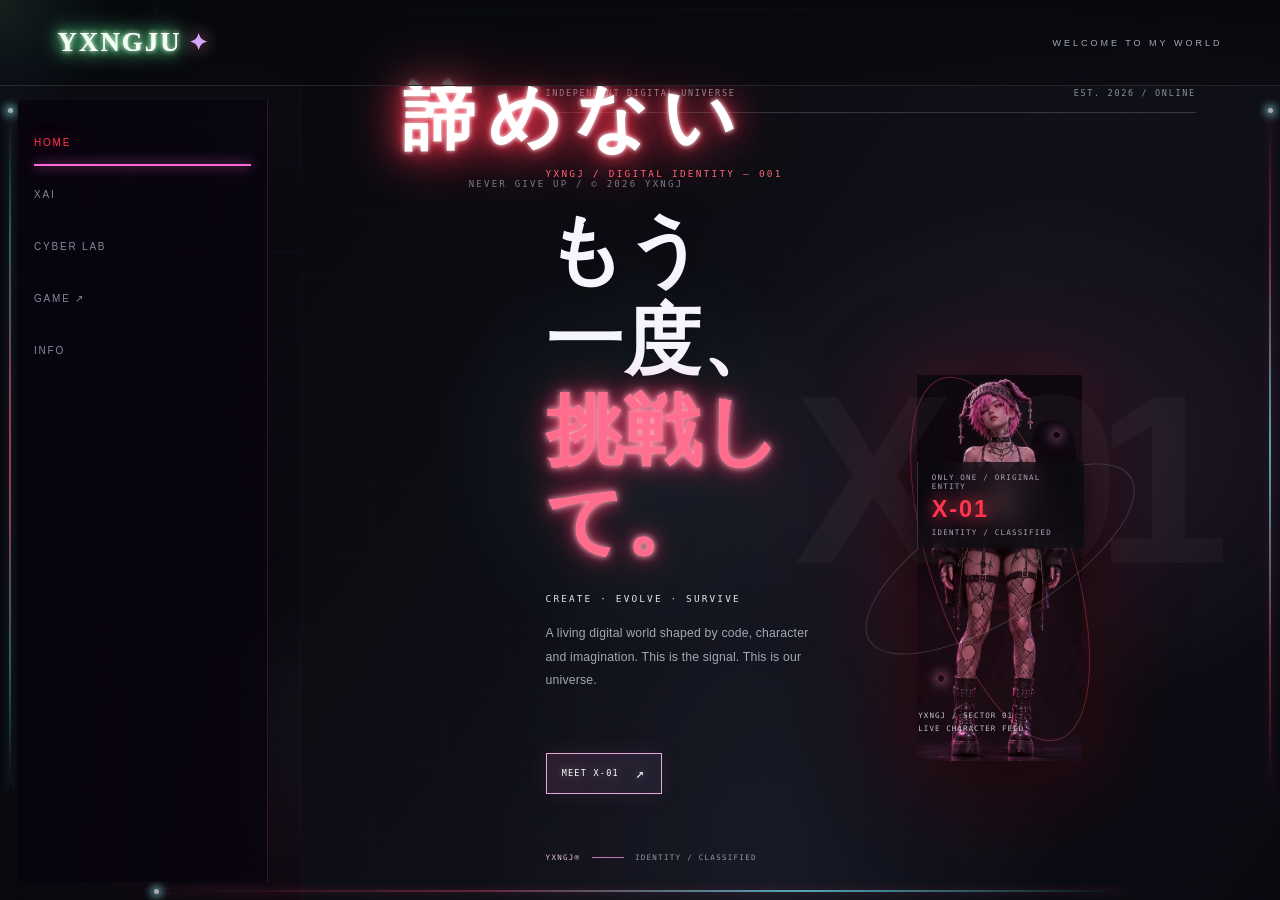
==== commit 7e090adc: "Update YXNGJU to V47 - Rebuild menu and fix scrolling" ====
--- a/index.html
+++ b/index.html
@@ -3,14 +3,18 @@
 <head>
   <meta charset="UTF-8">
   <meta name="viewport" content="width=device-width, initial-scale=1.0">
-  <meta name="theme-color" content="#08090d">\n  <meta name="description" content="YXNGJ — an independent digital universe featuring cyberpunk art, interactive characters, Cyber Lab and the VOID RUNNER browser arcade game.">
+  <meta name="theme-color" content="#08090d">
+  <meta name="referrer" content="strict-origin-when-cross-origin">
+  <meta http-equiv="Content-Security-Policy" content="default-src 'self'; script-src 'self' 'unsafe-inline'; style-src 'self' 'unsafe-inline'; img-src 'self' data: blob:; font-src 'self' data:; connect-src 'none'; object-src 'none'; base-uri 'self'; form-action 'self'; upgrade-insecure-requests">
+  <meta http-equiv="Permissions-Policy" content="camera=(), microphone=(), geolocation=()">
+  <meta name="description" content="YXNGJ — an independent digital universe featuring cyberpunk art, interactive characters, Cyber Lab and the VOID RUNNER browser arcade game.">
   <meta name="robots" content="index,follow,max-image-preview:large">
   <link rel="canonical" href="https://yxngju.github.io/yxngju-site/">
   <meta property="og:type" content="website">
   <meta property="og:title" content="YXNGJ — Enter My World">
   <meta property="og:description" content="Explore digital art, characters, Cyber Lab and VOID RUNNER by YXNGJ.">
   <meta property="og:url" content="https://yxngju.github.io/yxngju-site/">
-  <meta property="og:image" content="https://yxngju.github.io/yxngju-site/entity-character.png">
+  <meta property="og:image" content="https://yxngju.github.io/yxngju-site/entity-character.webp">
   <meta name="twitter:card" content="summary_large_image">
 
   <title>yxngj — Enter My World</title>
@@ -23,7 +27,7 @@
     <div class="header-right"><div class="header-label">WELCOME TO MY WORLD</div><button class="menu-toggle" type="button" aria-label="Open navigation" aria-expanded="false">☰</button></div>
   </header>
 
-  <nav class="side-menu" aria-label="Main navigation">
+  <nav class="side-menu" aria-label="Main navigation" tabindex="0">
     <a href="#home" class="active">HOME</a>
     <a href="#characters">XAI</a>
     <a href="#cyber-lab">CYBER LAB</a>
@@ -50,7 +54,7 @@
           <div class="home-character-orbit orbit-a"></div><div class="home-character-orbit orbit-b"></div>
           <div class="home-character-crosshair crosshair-a"></div><div class="home-character-crosshair crosshair-b"></div>
           <div class="home-character-glow"></div>
-          <img class="x01-pose-image" src="entity-character.png" alt="X-01, the YXNGJ signature character" fetchpriority="high">
+          <img decoding="async" class="x01-pose-image" src="entity-character.webp" alt="X-01, the YXNGJ signature character" fetchpriority="high">
           <div class="home-character-tag"><span>ONLY ONE / ORIGINAL ENTITY</span><strong>X-01</strong><small>IDENTITY / CLASSIFIED</small></div>
           <div class="home-character-coordinate">YXNGJ / SECTOR 01<br>LIVE CHARACTER FEED</div>
         </div>
@@ -65,26 +69,26 @@
       <section class="x01-window-section" aria-label="X-01 live character windows">
         <div class="x01-window-heading"><div><p class="small-title">ONE ENTITY / MULTIPLE FORMS</p><h2>THE <span>X-01</span> FILES</h2></div><span>LIVE VISUAL FEED / AUTO SHIFT</span></div>
         <div class="x01-window-grid">
-          <article class="x01-window" data-pose-window="0"><div class="x01-window-top"><span>01 / FANCY GIRL</span><i>● LIVE</i></div><img src="home-art/user-archive-01.webp" alt="YXNGJ archive artwork — BOMB SIGNAL" loading="lazy"><b>BOMB SIGNAL</b></article>
-          <article class="x01-window" data-pose-window="1"><div class="x01-window-top"><span>02 / RED SIGNAL</span><i>● LIVE</i></div><img src="home-art/user-archive-02.webp" alt="YXNGJ archive artwork — NIGHT SHIFT" loading="lazy"><b>NIGHT SHIFT</b></article>
-          <article class="x01-window" data-pose-window="2"><div class="x01-window-top"><span>03 / VOID COMPANION</span><i>● LIVE</i></div><img src="home-art/user-archive-03.webp" alt="YXNGJ archive artwork — BLUE STATIC" loading="lazy"><b>BLUE STATIC</b></article>
-          <article class="x01-window" data-pose-window="3"><div class="x01-window-top"><span>04 / CHROME SOUL</span><i>● LIVE</i></div><img src="home-art/user-archive-04.webp" alt="YXNGJ archive artwork — ZERO NOTIFICATIONS" loading="lazy"><b>ZERO NOTIFICATIONS</b></article>
+          <article class="x01-window" data-pose-window="0"><div class="x01-window-top"><span>01 / FANCY GIRL</span><i>● LIVE</i></div><img decoding="async" src="home-art/user-archive-01.webp" alt="YXNGJ archive artwork — BOMB SIGNAL" loading="lazy"><b>BOMB SIGNAL</b></article>
+          <article class="x01-window" data-pose-window="1"><div class="x01-window-top"><span>02 / RED SIGNAL</span><i>● LIVE</i></div><img decoding="async" src="home-art/user-archive-02.webp" alt="YXNGJ archive artwork — NIGHT SHIFT" loading="lazy"><b>NIGHT SHIFT</b></article>
+          <article class="x01-window" data-pose-window="2"><div class="x01-window-top"><span>03 / VOID COMPANION</span><i>● LIVE</i></div><img decoding="async" src="home-art/user-archive-03.webp" alt="YXNGJ archive artwork — BLUE STATIC" loading="lazy"><b>BLUE STATIC</b></article>
+          <article class="x01-window" data-pose-window="3"><div class="x01-window-top"><span>04 / CHROME SOUL</span><i>● LIVE</i></div><img decoding="async" src="home-art/user-archive-04.webp" alt="YXNGJ archive artwork — ZERO NOTIFICATIONS" loading="lazy"><b>ZERO NOTIFICATIONS</b></article>
         </div>
       </section>
       <section class="home-gallery" aria-label="yxngj visual archive">
         <div class="gallery-heading"><div><p class="small-title">YXNGJ ART DIRECTION / VISUAL ARCHIVE</p><h2>MY <span>UNIVERSE</span></h2><p>CHARACTERS · DIGITAL ART · STREET CULTURE · VISUAL WORLDS</p></div><span class="gallery-count">07 / SELECTED FRAGMENTS</span></div>
         <div class="gallery-controls"><button class="gallery-control gallery-prev-auto" type="button" aria-label="Previous artwork">←</button><span>DRIFTING THROUGH THE ARCHIVE</span><button class="gallery-control gallery-next-auto" type="button" aria-label="Next artwork">→</button></div><div class="holo-gallery" id="holoGalleryTrack">
-          <button class="holo-card card-tall" data-gallery="0" type="button"><img src="home-art/user-archive-01.webp" alt="YXNGJ user-selected anime artwork 1" loading="lazy"><span>01 / BOMB SIGNAL</span></button>
-          <button class="holo-card card-wide" data-gallery="1" type="button"><img src="home-art/user-archive-02.webp" alt="YXNGJ user-selected anime artwork 2" loading="lazy"><span>02 / NIGHT SHIFT</span></button>
-          <button class="holo-card" data-gallery="2" type="button"><img src="home-art/user-archive-03.webp" alt="YXNGJ user-selected anime artwork 3" loading="lazy"><span>03 / BLUE STATIC</span></button>
-          <button class="holo-card" data-gallery="3" type="button"><img src="home-art/user-archive-04.webp" alt="YXNGJ user-selected anime artwork 4" loading="lazy"><span>04 / ZERO NOTIFICATIONS</span></button>
-          <button class="holo-card card-tall" data-gallery="4" type="button"><img src="home-art/user-archive-05.webp" alt="YXNGJ user-selected anime artwork 5" loading="lazy"><span>05 / SILVER EYES</span></button>
-          <button class="holo-card" data-gallery="5" type="button"><img src="home-art/user-archive-06.webp" alt="YXNGJ user-selected anime artwork 6" loading="lazy"><span>06 / CREW CODE</span></button>
-          <button class="holo-card card-wide" data-gallery="6" type="button"><img src="home-art/user-archive-07.webp" alt="YXNGJ user-selected anime artwork 7" loading="lazy"><span>07 / AFTER HOURS</span></button>
+          <button class="holo-card card-tall" data-gallery="0" type="button"><img decoding="async" src="home-art/user-archive-01.webp" alt="YXNGJ user-selected anime artwork 1" loading="lazy"><span>01 / BOMB SIGNAL</span></button>
+          <button class="holo-card card-wide" data-gallery="1" type="button"><img decoding="async" src="home-art/user-archive-02.webp" alt="YXNGJ user-selected anime artwork 2" loading="lazy"><span>02 / NIGHT SHIFT</span></button>
+          <button class="holo-card" data-gallery="2" type="button"><img decoding="async" src="home-art/user-archive-03.webp" alt="YXNGJ user-selected anime artwork 3" loading="lazy"><span>03 / BLUE STATIC</span></button>
+          <button class="holo-card" data-gallery="3" type="button"><img decoding="async" src="home-art/user-archive-04.webp" alt="YXNGJ user-selected anime artwork 4" loading="lazy"><span>04 / ZERO NOTIFICATIONS</span></button>
+          <button class="holo-card card-tall" data-gallery="4" type="button"><img decoding="async" src="home-art/user-archive-05.webp" alt="YXNGJ user-selected anime artwork 5" loading="lazy"><span>05 / SILVER EYES</span></button>
+          <button class="holo-card" data-gallery="5" type="button"><img decoding="async" src="home-art/user-archive-06.webp" alt="YXNGJ user-selected anime artwork 6" loading="lazy"><span>06 / CREW CODE</span></button>
+          <button class="holo-card card-wide" data-gallery="6" type="button"><img decoding="async" src="home-art/user-archive-07.webp" alt="YXNGJ user-selected anime artwork 7" loading="lazy"><span>07 / AFTER HOURS</span></button>
         </div>
         <div class="gallery-foot"><span>yxngj / VISUAL ARCHIVE</span><span>MOVE TO INTERACT · SELECT TO EXPAND</span></div>
       </section>
-      <div class="gallery-lightbox" id="galleryLightbox" hidden><button class="gallery-close" type="button" aria-label="Close image">×</button><button class="gallery-prev" type="button" aria-label="Previous image">‹</button><img id="galleryLarge" src="" alt="Expanded artwork"><button class="gallery-next" type="button" aria-label="Next image">›</button><div class="gallery-lightbox-label" id="galleryLightboxLabel"></div></div>
+      <div class="gallery-lightbox" id="galleryLightbox" hidden><button class="gallery-close" type="button" aria-label="Close image">×</button><button class="gallery-prev" type="button" aria-label="Previous image">‹</button><img decoding="async" loading="lazy" id="galleryLarge" src="" alt="Expanded artwork"><button class="gallery-next" type="button" aria-label="Next image">›</button><div class="gallery-lightbox-label" id="galleryLightboxLabel"></div></div>
     </section>
 
     <section class="page character-room" id="characters" aria-label="Character room">
@@ -92,7 +96,7 @@
       <div class="entity-layout">
         <div class="entity-stage">
           <div class="entity-grid" aria-hidden="true"></div><div class="entity-crosshair" aria-hidden="true"></div>
-          <div class="entity-figure-wrap" aria-label="The approved X-01 character reference"><img class="entity-figure" src="entity-character.png" alt="X-01 character, pink-haired cyberpunk girl in dark streetwear"><div class="entity-aura"></div></div><canvas id="entityCanvas" aria-hidden="true"></canvas>
+          <div class="entity-figure-wrap" aria-label="The approved X-01 character reference"><img decoding="async" loading="lazy" class="entity-figure" src="entity-character.webp" alt="X-01 character, pink-haired cyberpunk girl in dark streetwear"><div class="entity-aura"></div></div><canvas id="entityCanvas" aria-hidden="true"></canvas>
           <div class="entity-scanline" aria-hidden="true"></div>
           <div class="entity-readout entity-readout-left"><span>FORM</span><b>UNDEFINED</b><span>MATTER</span><b>PARTICLE / 01</b><span>SYNC</span><b id="entitySync">98.4%</b></div>
           <div class="entity-readout entity-readout-right"><span>SUBJECT</span><b>X-01</b><span>STATUS</span><b class="entity-status"><i></i> OBSERVING</b></div>
@@ -109,12 +113,12 @@
       </div>
       <div class="entity-view-gallery" aria-label="X-01 character reference views">
         <div class="entity-view-heading"><span>SUBJECT REFERENCE / X-01</span><span>FOUR ANGLES · ARCHIVED</span></div>
-        <div class="entity-selected-view" aria-live="polite"><img id="entitySelectedImage" src="entity-front.jpg" alt="X-01 selected front view"><div class="entity-selected-meta"><span id="entitySelectedLabel">01 / FANCY GIRL</span><small>SELECTED SUBJECT ANGLE</small></div></div>
+        <div class="entity-selected-view" aria-live="polite"><img decoding="async" loading="lazy" id="entitySelectedImage" src="entity-front.webp" alt="X-01 selected front view"><div class="entity-selected-meta"><span id="entitySelectedLabel">01 / FANCY GIRL</span><small>SELECTED SUBJECT ANGLE</small></div></div>
         <div class="entity-view-grid">
-          <button class="entity-view-choice active" type="button" data-view-src="entity-front.jpg" data-view-label="01 / FANCY GIRL"><img src="entity-front.jpg" alt="X-01 front view"><span>01 / FRONT</span></button>
-          <button class="entity-view-choice" type="button" data-view-src="entity-left-profile.jpg" data-view-label="02 / LEFT PROFILE"><img src="entity-left-profile.jpg" alt="X-01 left-facing profile"><span>02 / LEFT PROFILE</span></button>
-          <button class="entity-view-choice" type="button" data-view-src="entity-back.jpg" data-view-label="03 / BACK VIEW"><img src="entity-back.jpg" alt="X-01 back view"><span>03 / BACK</span></button>
-          <button class="entity-view-choice" type="button" data-view-src="entity-three-quarter.jpg" data-view-label="04 / THREE-QUARTER"><img src="entity-three-quarter.jpg" alt="X-01 three-quarter view"><span>04 / THREE-QUARTER</span></button>
+          <button class="entity-view-choice active" type="button" data-view-src="entity-front.webp" data-view-label="01 / FANCY GIRL"><img decoding="async" loading="lazy" src="entity-front.webp" alt="X-01 front view"><span>01 / FRONT</span></button>
+          <button class="entity-view-choice" type="button" data-view-src="entity-left-profile.webp" data-view-label="02 / LEFT PROFILE"><img decoding="async" loading="lazy" src="entity-left-profile.webp" alt="X-01 left-facing profile"><span>02 / LEFT PROFILE</span></button>
+          <button class="entity-view-choice" type="button" data-view-src="entity-back.webp" data-view-label="03 / BACK VIEW"><img decoding="async" loading="lazy" src="entity-back.webp" alt="X-01 back view"><span>03 / BACK</span></button>
+          <button class="entity-view-choice" type="button" data-view-src="entity-three-quarter.webp" data-view-label="04 / THREE-QUARTER"><img decoding="async" loading="lazy" src="entity-three-quarter.webp" alt="X-01 three-quarter view"><span>04 / THREE-QUARTER</span></button>
         </div>
       </div>
       <p class="entity-hint">MOVE CLOSER // THE ENTITY RESPONDS TO YOUR PRESENCE <span>✦</span></p>
@@ -167,13 +171,22 @@
       </div>
       <section class="cyber-code-library" id="cyberCodeLibrary" aria-label="Cyber code library">
         <div class="cyber-library-heading"><div><p class="small-title">yxngj // SNIPPET ARCHIVE</p><h2>CODE <span>LIBRARY</span></h2><p>Choose a sample. It will load into the computer's code editor.</p></div><button class="cyber-library-top" id="backToCyberTop" type="button">BACK TO COMPUTER ↑</button></div>
+        <div class="cyber-learning-card" id="cyberSampleGuide" aria-live="polite" dir="rtl">
+          <strong id="cyberGuideTitle">این کد چه کاری انجام می‌دهد؟</strong>
+          <p id="cyberGuidePurpose">یک نمونه را انتخاب کن تا کاربرد واقعی، روش اجرا و نکته امنیتی آن را ببینی.</p>
+          <div class="cyber-guide-meta"><span><b>کاربرد:</b> <i id="cyberGuideUse">—</i></span><span><b>اجرا:</b> <i id="cyberGuideRun">—</i></span><span><b>نکته:</b> <i id="cyberGuideSafety">—</i></span></div>
+        </div>
         <div class="cyber-library-grid" id="cyberLibraryGrid">
           <button class="cyber-sample-card active" type="button" data-sample="hello"><span class="cyber-sample-index">01 / PYTHON</span><b>HELLO YXNGJ</b><small>A first Python script with clean terminal output.</small><i>OPEN SAMPLE ↗</i></button>
           <button class="cyber-sample-card" type="button" data-sample="hash"><span class="cyber-sample-index">02 / PYTHON</span><b>FILE HASH DEMO</b><small>Calculate a SHA-256 hash from a sample text.</small><i>OPEN SAMPLE ↗</i></button>
           <button class="cyber-sample-card" type="button" data-sample="password"><span class="cyber-sample-index">03 / PYTHON</span><b>PASSWORD CHECK</b><small>A simple local password-strength teaching example.</small><i>OPEN SAMPLE ↗</i></button>
           <button class="cyber-sample-card" type="button" data-sample="ports"><span class="cyber-sample-index">04 / PYTHON</span><b>PORT CONCEPTS</b><small>Learn common network ports using a static lookup.</small><i>OPEN SAMPLE ↗</i></button>
           <button class="cyber-sample-card" type="button" data-sample="js"><span class="cyber-sample-index">05 / JAVASCRIPT</span><b>LIVE STATUS UI</b><small>A tiny browser interface status example.</small><i>OPEN SAMPLE ↗</i></button>
-          <button class="cyber-sample-card" type="button" data-sample="base64"><span class="cyber-sample-index">06 / PYTHON</span><b>TEXT ENCODING</b><small>Demonstrate Base64 encoding and decoding text.</small><i>OPEN SAMPLE ↗</i></button>
+          <button class="cyber-sample-card" type="button" data-sample="base64"><span class="cyber-sample-index">06 / PYTHON</span><b>TEXT ENCODING</b><small>تبدیل متن به Base64 و برگرداندن آن؛ رمزنگاری نیست.</small><i>OPEN SAMPLE ↗</i></button>
+          <button class="cyber-sample-card" type="button" data-sample="filehash"><span class="cyber-sample-index">07 / PYTHON</span><b>REAL FILE SHA-256</b><small>محاسبه هش واقعی فایل برای بررسی تغییرکردن آن.</small><i>OPEN SAMPLE ↗</i></button>
+          <button class="cyber-sample-card" type="button" data-sample="generator"><span class="cyber-sample-index">08 / PYTHON</span><b>SECURE PASSWORD</b><small>ساخت گذرواژه تصادفی با مولد امن پایتون.</small><i>OPEN SAMPLE ↗</i></button>
+          <button class="cyber-sample-card" type="button" data-sample="localhost"><span class="cyber-sample-index">09 / PYTHON</span><b>LOCAL PORT CHECK</b><small>بررسی چند پورت مشخص روی کامپیوتر خودت.</small><i>OPEN SAMPLE ↗</i></button>
+          <button class="cyber-sample-card" type="button" data-sample="headers"><span class="cyber-sample-index">10 / PYTHON</span><b>WEB SECURITY HEADERS</b><small>بررسی هدرهای امنیتی وب‌سایت خودت.</small><i>OPEN SAMPLE ↗</i></button>
         </div>
       </section>
       <p class="cyber-footnote"><span>yxngj SECURITY RESEARCH</span><span>LEARN ETHICALLY // BUILD RESPONSIBLY</span></p>
@@ -222,5 +235,5 @@
   <script src="entity.js" defer></script>
   <script src="cyberlab.js" defer></script>
 <script src="yxngj-effects.js" defer></script>
-<script src="x01-motion.js" defer></script>\n</body>
+<script src="x01-motion.js" defer></script></body>
 </html>
--- a/style.css
+++ b/style.css
@@ -708,7 +708,7 @@
 
 
 /* HOME VISUAL ARCHIVE — HOLOGRAPHIC ART WALL */
-.home.active-page{display:block!important;padding:0!important;min-height:100vh;overflow:hidden}
+.home.active-page{display:block!important;padding:0!important;min-height:100vh;overflow:visible!important}
 .home-hero{min-height:100vh;display:flex;align-items:center;justify-content:space-between;position:relative;padding:120px 7% 85px min(25%,310px)}
 .home-gallery{position:relative;padding:clamp(70px,9vw,125px) clamp(22px,7vw,100px) 70px min(25%,310px);background:radial-gradient(ellipse at 65% 10%,#9c7cff12,transparent 42%),linear-gradient(180deg,#06070c,#080811 60%,#05060a);}
 .gallery-heading{display:flex;justify-content:space-between;align-items:end;gap:25px;margin:0 auto 34px;max-width:1450px;border-bottom:1px solid #b8caff35;padding-bottom:22px}
@@ -929,8 +929,8 @@
   background-image:
     linear-gradient(rgba(214,178,226,.10) 1px,transparent 1px),
     linear-gradient(90deg,rgba(214,178,226,.10) 1px,transparent 1px),
-    url("entity-three-quarter.jpg"),
-    url("entity-back.jpg");
+    url("entity-three-quarter.webp"),
+    url("entity-back.webp");
   background-size:64px 64px,64px 64px,210px auto,190px auto;
   background-position:center,center, right 5% top 17%, left 24% bottom 8%;
   background-repeat:repeat,repeat,no-repeat,no-repeat;
@@ -1521,3 +1521,172 @@
 .home-gallery .gallery-control{width:36px;height:36px;font-size:17px}
 .home .gallery-close,.home .gallery-prev,.home .gallery-next{width:42px;height:42px;font-size:26px}
 @media(max-width:560px){.home .gallery-close,.home .gallery-prev,.home .gallery-next{width:36px;height:36px;font-size:22px}}
+
+/* V42 — compact viewport fit + accessible section navigation */
+@media (min-width: 761px) {
+  main { zoom: .94; }
+  .side-menu {
+    max-width: min(94vw, 1100px);
+    overflow-x: auto;
+    overflow-y: hidden;
+    scrollbar-width: none;
+    white-space: nowrap;
+    padding-inline: 12px;
+  }
+  .side-menu::-webkit-scrollbar { display: none; }
+}
+@media (max-width: 760px) {
+  .side-menu {
+    max-height: calc(100dvh - 92px);
+    overflow-y: auto;
+    overscroll-behavior: contain;
+    -webkit-overflow-scrolling: touch;
+    scrollbar-width: thin;
+  }
+  .side-menu a { flex: 0 0 auto; }
+}
+/* Subtle active-page cue; preserves the existing visual identity. */
+.page.active-page { animation: yx-page-arrive .38s cubic-bezier(.2,.75,.25,1) both; }
+@keyframes yx-page-arrive {
+  from { opacity: .72; filter: blur(2px); }
+  to { opacity: 1; filter: blur(0); }
+}
+@media (prefers-reduced-motion: reduce) {
+  .page.active-page { animation: none; }
+}
+
+
+/* V43 ACCESSIBILITY + NAV HARDENING */
+.side-menu {
+  max-height: calc(100dvh - 104px);
+  overflow-x: hidden;
+  overflow-y: auto;
+  overscroll-behavior: contain;
+  -webkit-overflow-scrolling: touch;
+  scrollbar-width: thin;
+  scrollbar-color: #a65bc477 transparent;
+  justify-content: flex-start;
+  padding-top: 24px;
+  padding-bottom: 24px;
+}
+.side-menu a { flex: 0 0 auto; }
+@media (max-width:760px) {
+  .side-menu { max-height: 100dvh; padding-top: 105px; padding-bottom: max(28px, env(safe-area-inset-bottom)); }
+}
+@media (prefers-reduced-motion:reduce) {
+  .yx-teleport, .teleporting main { animation:none!important; transition:none!important; filter:none!important; }
+}
+
+/* Cyber Lab learning guide */
+.cyber-learning-card{direction:rtl;margin:0 0 16px;padding:16px 18px;border:1px solid rgba(100,255,136,.3);background:linear-gradient(135deg,rgba(10,34,18,.92),rgba(5,12,8,.96));color:#eaffed;text-align:right;box-shadow:inset 3px 0 0 #68f58b}
+.cyber-learning-card>strong{display:block;color:#9dffb2;font:700 14px/1.7 Arial,sans-serif}
+.cyber-learning-card>p{margin:6px 0 12px;color:#d0e5d4;font:12px/1.9 Arial,sans-serif}
+.cyber-guide-meta{display:grid;grid-template-columns:repeat(3,minmax(0,1fr));gap:10px}
+.cyber-guide-meta span{display:block;padding:9px 10px;background:#ffffff08;border:1px solid #ffffff12;color:#b7cdbb;font:11px/1.8 Arial,sans-serif;overflow-wrap:anywhere}
+.cyber-guide-meta b{color:#8bffa4}.cyber-guide-meta i{display:block;margin-top:3px;color:#d7e9da;font-style:normal}
+@media(max-width:650px){.cyber-guide-meta{grid-template-columns:1fr}.cyber-learning-card{padding:13px}}
+
+
+/* V45 performance: defer rendering of long below-the-fold home sections. */
+.home .x01-window-section,
+.home .home-gallery { content-visibility:auto; contain-intrinsic-size: 1px 760px; }
+img { max-width:100%; }
+
+/* V46 — reliable menu scrolling with mouse wheel and touch gestures */
+.side-menu {
+  display: flex;
+  flex-direction: column;
+  justify-content: flex-start !important;
+  align-items: stretch;
+  height: auto;
+  max-height: calc(100dvh - 104px);
+  overflow-x: hidden !important;
+  overflow-y: auto !important;
+  overscroll-behavior-y: contain;
+  -webkit-overflow-scrolling: touch;
+  touch-action: pan-y;
+  scrollbar-width: thin;
+  scrollbar-color: #a65bc4aa transparent;
+  pointer-events: auto;
+}
+.side-menu a { flex: 0 0 auto !important; }
+@media (max-width: 760px) {
+  .side-menu {
+    top: 0;
+    bottom: 0;
+    height: 100dvh;
+    max-height: 100dvh;
+    padding-top: 105px;
+    padding-bottom: max(32px, env(safe-area-inset-bottom));
+  }
+}
+@media (min-width: 761px) {
+  .side-menu { padding-top: 24px; padding-bottom: 28px; }
+}
+
+
+/* V47 — unified navigation rebuild: one vertical, independently scrollable menu */
+:root { --yx-nav-top: 88px; --yx-nav-bottom: 18px; }
+.side-menu {
+  position: fixed !important;
+  z-index: 40 !important;
+  left: 18px !important;
+  top: var(--yx-nav-top) !important;
+  bottom: var(--yx-nav-bottom) !important;
+  width: min(250px, 28vw) !important;
+  height: auto !important;
+  max-height: none !important;
+  min-height: 0 !important;
+  display: flex !important;
+  flex-direction: column !important;
+  flex-wrap: nowrap !important;
+  align-items: stretch !important;
+  justify-content: flex-start !important;
+  gap: 4px !important;
+  padding: 18px 16px 24px !important;
+  overflow-x: hidden !important;
+  overflow-y: auto !important;
+  overscroll-behavior: contain;
+  -webkit-overflow-scrolling: touch;
+  touch-action: pan-y;
+  scrollbar-width: thin;
+  scrollbar-color: #a65bc477 transparent;
+  transform: none !important;
+  background: linear-gradient(90deg,rgba(8,4,15,.96),rgba(8,4,15,.78)) !important;
+  border-right: 1px solid rgba(255,60,166,.22);
+  pointer-events: auto !important;
+}
+.side-menu::before { flex: 0 0 auto; }
+.side-menu a {
+  flex: 0 0 auto !important;
+  min-height: 48px !important;
+  width: 100%;
+  white-space: normal;
+  overflow-wrap: anywhere;
+  touch-action: pan-y;
+}
+.menu-backdrop { z-index: 35 !important; }
+.header { z-index: 50 !important; }
+.menu-toggle { z-index: 51 !important; }
+@media (min-width: 761px) {
+  .side-menu { left: 18px !important; top: 100px !important; bottom: 18px !important; width: min(250px, 25vw) !important; }
+  main > .page { padding-left: max(290px, 25vw) !important; }
+  main > .page.home.active-page { padding-left: max(290px, 25vw) !important; }
+}
+@media (max-width: 760px) {
+  .side-menu {
+    left: 0 !important; top: 0 !important; bottom: 0 !important;
+    width: min(320px, 86vw) !important; max-width: 86vw !important;
+    padding: max(92px, calc(env(safe-area-inset-top) + 76px)) 24px max(28px, env(safe-area-inset-bottom)) !important;
+    transform: translateX(-105%) !important;
+    transition: transform .25s ease !important;
+    background: rgba(10,5,18,.985) !important;
+    border-right: 1px solid rgba(255,60,166,.3);
+  }
+  .side-menu.menu-open { transform: translateX(0) !important; }
+  .side-menu a { min-height: 54px !important; }
+  main > .page { padding-left: 26px !important; }
+}
+@media (prefers-reduced-motion: reduce) {
+  .side-menu { transition: none !important; }
+}
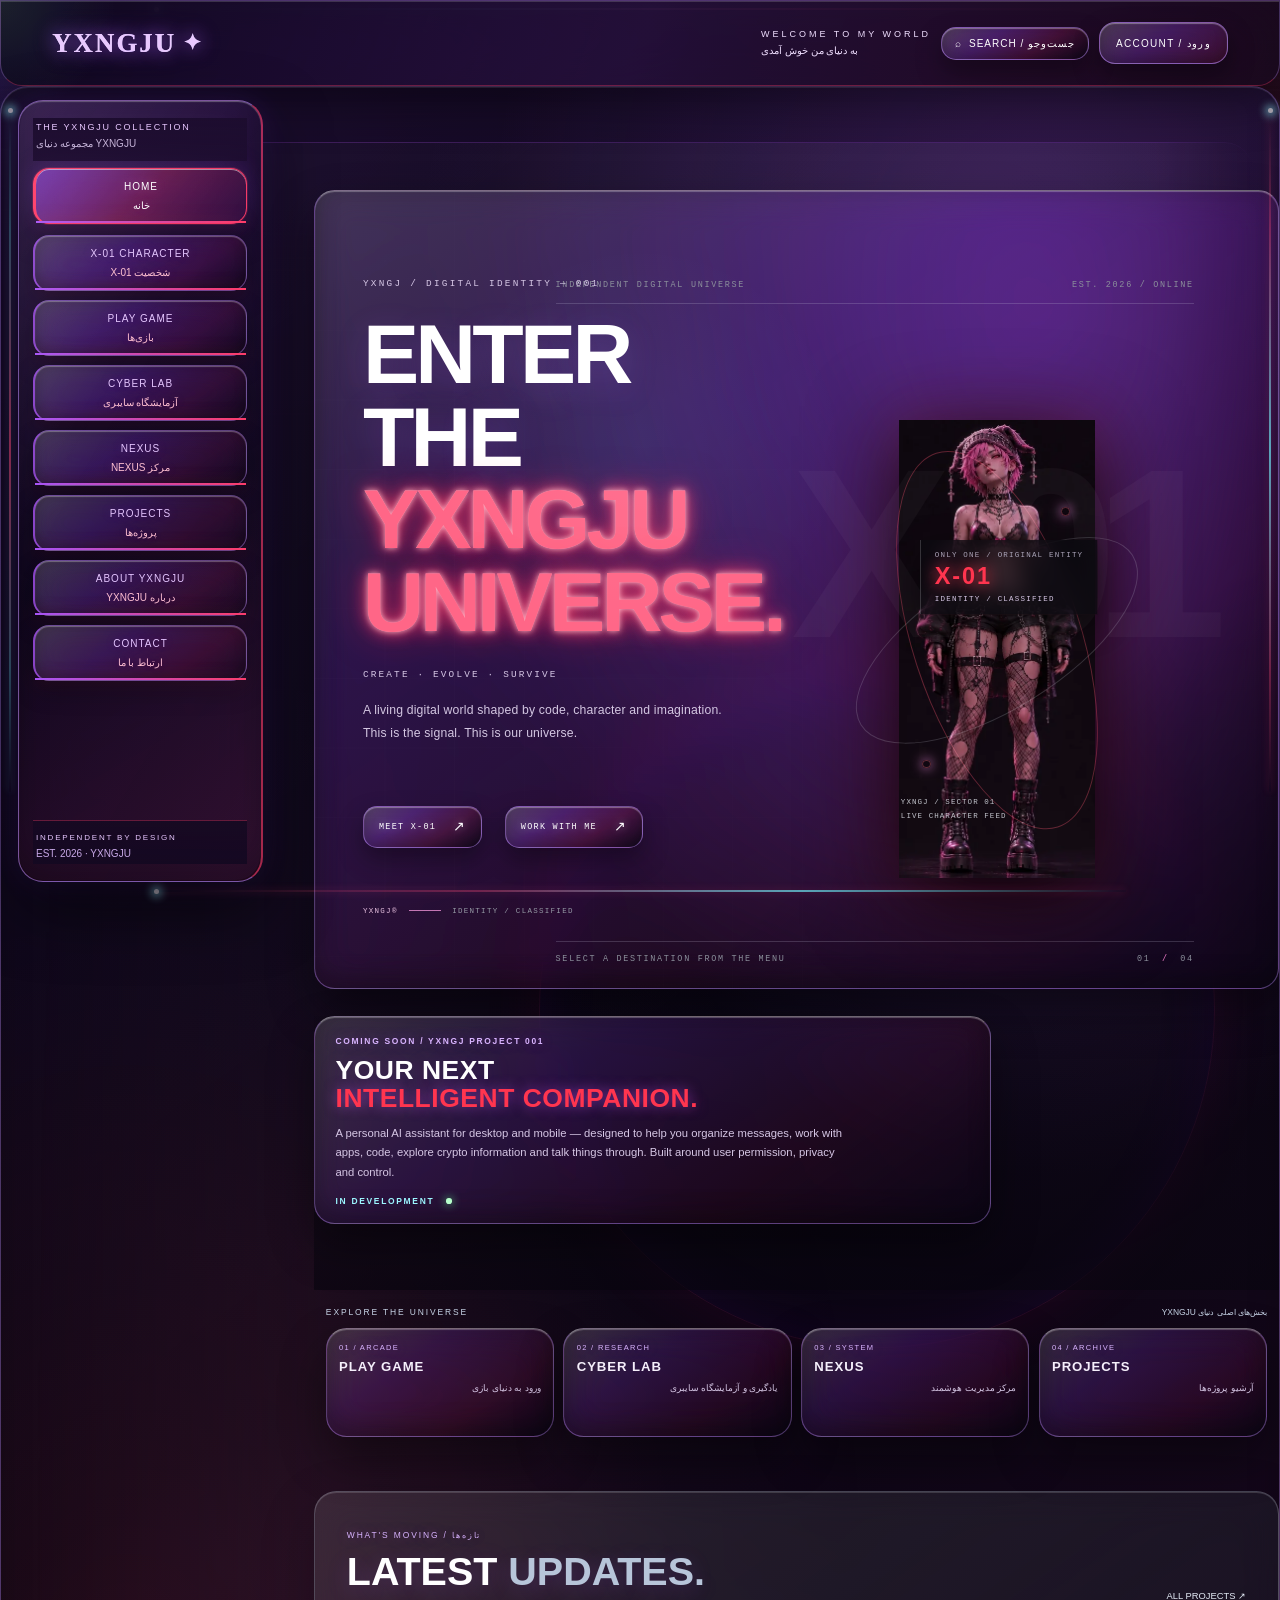
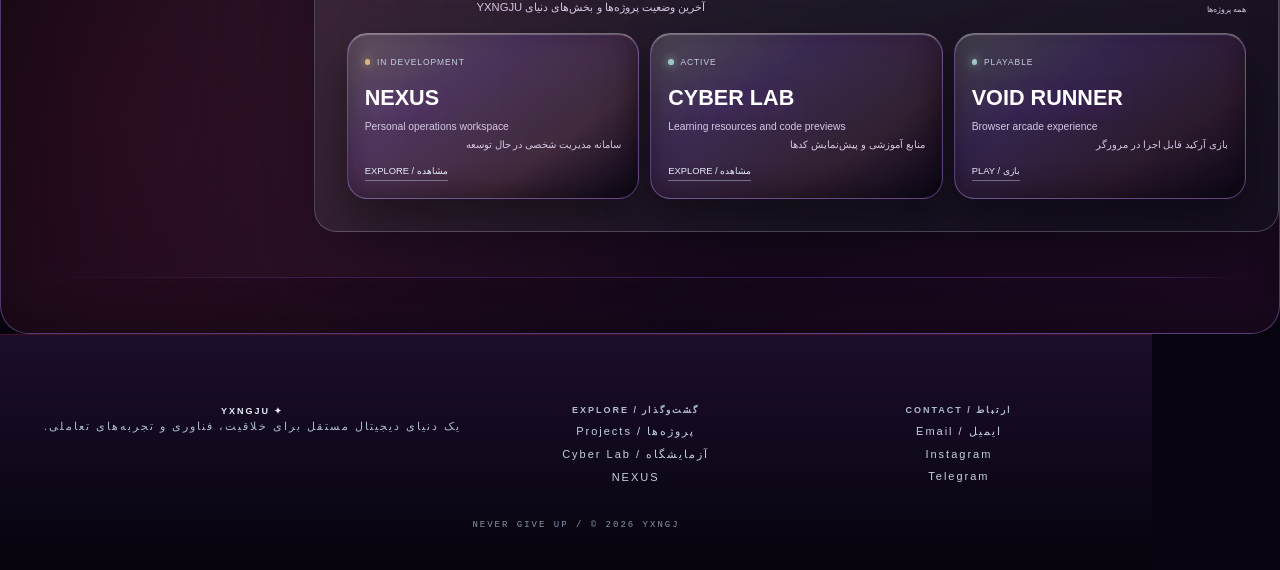
==== commit 667c660f: "V60 Update 1 - Website and Game Integration" ====
--- a/index.html
+++ b/index.html
@@ -7,32 +7,39 @@
   <meta name="referrer" content="strict-origin-when-cross-origin">
   <meta http-equiv="Content-Security-Policy" content="default-src 'self'; script-src 'self' 'unsafe-inline'; style-src 'self' 'unsafe-inline'; img-src 'self' data: blob:; font-src 'self' data:; connect-src 'none'; object-src 'none'; base-uri 'self'; form-action 'self'; upgrade-insecure-requests">
   <meta http-equiv="Permissions-Policy" content="camera=(), microphone=(), geolocation=()">
-  <meta name="description" content="YXNGJ — an independent digital universe featuring cyberpunk art, interactive characters, Cyber Lab and the VOID RUNNER browser arcade game.">
+  <meta name="description" content="YXNGJU — personal portfolio of YXNGJ featuring web design, development experiments, digital projects and cybersecurity learning.">
   <meta name="robots" content="index,follow,max-image-preview:large">
   <link rel="canonical" href="https://yxngju.github.io/yxngju-site/">
   <meta property="og:type" content="website">
-  <meta property="og:title" content="YXNGJ — Enter My World">
-  <meta property="og:description" content="Explore digital art, characters, Cyber Lab and VOID RUNNER by YXNGJ.">
+  <meta property="og:title" content="YXNGJU — Enter My World">
+  <meta property="og:description" content="Explore the web design portfolio, development projects and digital experiments by YXNGJ.">
   <meta property="og:url" content="https://yxngju.github.io/yxngju-site/">
   <meta property="og:image" content="https://yxngju.github.io/yxngju-site/entity-character.webp">
   <meta name="twitter:card" content="summary_large_image">
 
-  <title>yxngj — Enter My World</title>
+  <title>YXNGJU — Enter My World</title>
   <link rel="stylesheet" href="style.css">
+<link rel="stylesheet" href="v57-theme.css">
+<link rel="stylesheet" href="yxngju-v59-visual-upgrade.css">
 </head>
 <body>
   <div class="ambient ambient-one"></div><div class="ambient ambient-two"></div>
   <header class="header">
     <a href="#home" class="logo" aria-label="YXNGJU home">YXNGJU<span>✦</span></a>
-    <div class="header-right"><div class="header-label">WELCOME TO MY WORLD</div><button class="menu-toggle" type="button" aria-label="Open navigation" aria-expanded="false">☰</button></div>
+    <div class="header-right"><div class="header-label">WELCOME TO MY WORLD<br><span lang="fa" dir="rtl">به دنیای من خوش آمدی</span></div><button class="yx-search-trigger" type="button" aria-haspopup="dialog" aria-controls="yxSearch">⌕ <span>SEARCH / جست‌وجو</span></button><a class="auth-open" href="account.html"><span>ACCOUNT / ورود</span></a><button class="menu-toggle" type="button" aria-label="Open navigation" aria-expanded="false">☰</button></div>
   </header>
 
   <nav class="side-menu" aria-label="Main navigation" tabindex="0">
-    <a href="#home" class="active">HOME</a>
-    <a href="#characters">XAI</a>
-    <a href="#cyber-lab">CYBER LAB</a>
-    <a href="games/index.html" class="external-game-link">GAME ↗</a>
-    <a href="#info">INFO</a>
+    <div class="menu-heading"><span>THE YXNGJU COLLECTION</span><small>مجموعه دنیای YXNGJU</small></div>
+    <a href="#home" class="active"><span>HOME</span><small lang="fa" dir="rtl">خانه</small></a>
+    <a href="#characters"><span>X-01 CHARACTER</span><small lang="fa" dir="rtl">شخصیت X-01</small></a>
+    <a href="#play-game"><span>PLAY GAME</span><small lang="fa" dir="rtl">بازی‌ها</small></a>
+    <a href="#cyber-lab"><span>CYBER LAB</span><small lang="fa" dir="rtl">آزمایشگاه سایبری</small></a>
+    <a href="#nexus"><span>NEXUS</span><small lang="fa" dir="rtl">مرکز NEXUS</small></a>
+    <a href="#projects"><span>PROJECTS</span><small lang="fa" dir="rtl">پروژه‌ها</small></a>
+    <a href="#info"><span>ABOUT YXNGJU</span><small lang="fa" dir="rtl">درباره YXNGJU</small></a>
+    <a href="#contact"><span>CONTACT</span><small lang="fa" dir="rtl">ارتباط با ما</small></a>
+    <div class="menu-foot"><span>INDEPENDENT BY DESIGN</span><small>EST. 2026 · YXNGJU</small></div>
   </nav>
   <div class="menu-backdrop"></div>
 
@@ -42,11 +49,12 @@
         <div class="home-hero-topline"><span>INDEPENDENT DIGITAL UNIVERSE</span><span>EST. 2026 / ONLINE</span></div>
         <div class="home-hero-copy">
           <p class="small-title">YXNGJ / DIGITAL IDENTITY — 001</p>
-          <h1 class="jp-neon-message" lang="ja">もう一度、<br><span>挑戦して。</span></h1>
+          <h1 class="jp-neon-message">ENTER THE<br><span>YXNGJU UNIVERSE.</span></h1>
           <p class="home-editorial-lead">CREATE · EVOLVE · SURVIVE</p>
           <p class="home-editorial-description">A living digital world shaped by code, character and imagination. This is the signal. This is our universe.</p>
           <div class="home-hero-actions">
             <a href="#characters" class="enter-button" data-page-link="characters">MEET X-01 <span>↗</span></a>
+            <a href="#contact" class="enter-button" data-page-link="contact">WORK WITH ME <span>↗</span></a>
           </div>
           <div class="home-hero-signature"><span>YXNGJ®</span><i></i><span>IDENTITY / CLASSIFIED</span></div>
         </div>
@@ -66,33 +74,27 @@
             <p>A personal AI assistant for desktop and mobile — designed to help you organize messages, work with apps, code, explore crypto information and talk things through. Built around user permission, privacy and control.</p>
             <span class="project-status">IN DEVELOPMENT <i></i></span>
           </div></div>
-      <section class="x01-window-section" aria-label="X-01 live character windows">
-        <div class="x01-window-heading"><div><p class="small-title">ONE ENTITY / MULTIPLE FORMS</p><h2>THE <span>X-01</span> FILES</h2></div><span>LIVE VISUAL FEED / AUTO SHIFT</span></div>
-        <div class="x01-window-grid">
-          <article class="x01-window" data-pose-window="0"><div class="x01-window-top"><span>01 / FANCY GIRL</span><i>● LIVE</i></div><img decoding="async" src="home-art/user-archive-01.webp" alt="YXNGJ archive artwork — BOMB SIGNAL" loading="lazy"><b>BOMB SIGNAL</b></article>
-          <article class="x01-window" data-pose-window="1"><div class="x01-window-top"><span>02 / RED SIGNAL</span><i>● LIVE</i></div><img decoding="async" src="home-art/user-archive-02.webp" alt="YXNGJ archive artwork — NIGHT SHIFT" loading="lazy"><b>NIGHT SHIFT</b></article>
-          <article class="x01-window" data-pose-window="2"><div class="x01-window-top"><span>03 / VOID COMPANION</span><i>● LIVE</i></div><img decoding="async" src="home-art/user-archive-03.webp" alt="YXNGJ archive artwork — BLUE STATIC" loading="lazy"><b>BLUE STATIC</b></article>
-          <article class="x01-window" data-pose-window="3"><div class="x01-window-top"><span>04 / CHROME SOUL</span><i>● LIVE</i></div><img decoding="async" src="home-art/user-archive-04.webp" alt="YXNGJ archive artwork — ZERO NOTIFICATIONS" loading="lazy"><b>ZERO NOTIFICATIONS</b></article>
+      <section class="home-destinations" aria-label="Explore YXNGJU / بخش‌های اصلی">
+        <div class="destination-heading"><span>EXPLORE THE UNIVERSE</span><b lang="fa" dir="rtl">بخش‌های اصلی دنیای YXNGJU</b></div>
+        <div class="destination-grid">
+          <a href="#play-game" data-page-link="play-game"><span>01 / ARCADE</span><b>PLAY GAME</b><small lang="fa" dir="rtl">ورود به دنیای بازی</small></a>
+          <a href="#cyber-lab" data-page-link="cyber-lab"><span>02 / RESEARCH</span><b>CYBER LAB</b><small lang="fa" dir="rtl">یادگیری و آزمایشگاه سایبری</small></a>
+          <a href="#nexus" data-page-link="nexus"><span>03 / SYSTEM</span><b>NEXUS</b><small lang="fa" dir="rtl">مرکز مدیریت هوشمند</small></a>
+          <a href="#projects" data-page-link="projects"><span>04 / ARCHIVE</span><b>PROJECTS</b><small lang="fa" dir="rtl">آرشیو پروژه‌ها</small></a>
         </div>
       </section>
-      <section class="home-gallery" aria-label="yxngj visual archive">
-        <div class="gallery-heading"><div><p class="small-title">YXNGJ ART DIRECTION / VISUAL ARCHIVE</p><h2>MY <span>UNIVERSE</span></h2><p>CHARACTERS · DIGITAL ART · STREET CULTURE · VISUAL WORLDS</p></div><span class="gallery-count">07 / SELECTED FRAGMENTS</span></div>
-        <div class="gallery-controls"><button class="gallery-control gallery-prev-auto" type="button" aria-label="Previous artwork">←</button><span>DRIFTING THROUGH THE ARCHIVE</span><button class="gallery-control gallery-next-auto" type="button" aria-label="Next artwork">→</button></div><div class="holo-gallery" id="holoGalleryTrack">
-          <button class="holo-card card-tall" data-gallery="0" type="button"><img decoding="async" src="home-art/user-archive-01.webp" alt="YXNGJ user-selected anime artwork 1" loading="lazy"><span>01 / BOMB SIGNAL</span></button>
-          <button class="holo-card card-wide" data-gallery="1" type="button"><img decoding="async" src="home-art/user-archive-02.webp" alt="YXNGJ user-selected anime artwork 2" loading="lazy"><span>02 / NIGHT SHIFT</span></button>
-          <button class="holo-card" data-gallery="2" type="button"><img decoding="async" src="home-art/user-archive-03.webp" alt="YXNGJ user-selected anime artwork 3" loading="lazy"><span>03 / BLUE STATIC</span></button>
-          <button class="holo-card" data-gallery="3" type="button"><img decoding="async" src="home-art/user-archive-04.webp" alt="YXNGJ user-selected anime artwork 4" loading="lazy"><span>04 / ZERO NOTIFICATIONS</span></button>
-          <button class="holo-card card-tall" data-gallery="4" type="button"><img decoding="async" src="home-art/user-archive-05.webp" alt="YXNGJ user-selected anime artwork 5" loading="lazy"><span>05 / SILVER EYES</span></button>
-          <button class="holo-card" data-gallery="5" type="button"><img decoding="async" src="home-art/user-archive-06.webp" alt="YXNGJ user-selected anime artwork 6" loading="lazy"><span>06 / CREW CODE</span></button>
-          <button class="holo-card card-wide" data-gallery="6" type="button"><img decoding="async" src="home-art/user-archive-07.webp" alt="YXNGJ user-selected anime artwork 7" loading="lazy"><span>07 / AFTER HOURS</span></button>
-        </div>
-        <div class="gallery-foot"><span>yxngj / VISUAL ARCHIVE</span><span>MOVE TO INTERACT · SELECT TO EXPAND</span></div>
-      </section>
-      <div class="gallery-lightbox" id="galleryLightbox" hidden><button class="gallery-close" type="button" aria-label="Close image">×</button><button class="gallery-prev" type="button" aria-label="Previous image">‹</button><img decoding="async" loading="lazy" id="galleryLarge" src="" alt="Expanded artwork"><button class="gallery-next" type="button" aria-label="Next image">›</button><div class="gallery-lightbox-label" id="galleryLightboxLabel"></div></div>
+      <section class="yx-latest" aria-labelledby="latestTitle">
+        <div class="yx-section-head"><div><span>WHAT'S MOVING / تازه‌ها</span><h2 id="latestTitle">LATEST <em>UPDATES.</em></h2><p lang="fa" dir="rtl">آخرین وضعیت پروژه‌ها و بخش‌های دنیای YXNGJU</p></div><a href="#projects" data-page-link="projects">ALL PROJECTS ↗ <small lang="fa" dir="rtl">همه پروژه‌ها</small></a></div>
+        <div class="yx-latest-grid">
+          <article class="yx-update-card"><span class="yx-status-dot">IN DEVELOPMENT</span><h3>NEXUS</h3><p>Personal operations workspace</p><p lang="fa" dir="rtl">سامانه مدیریت شخصی در حال توسعه</p><a href="#nexus" data-page-link="nexus">EXPLORE / مشاهده</a></article>
+          <article class="yx-update-card"><span class="yx-status-dot is-active">ACTIVE</span><h3>CYBER LAB</h3><p>Learning resources and code previews</p><p lang="fa" dir="rtl">منابع آموزشی و پیش‌نمایش کدها</p><a href="#cyber-lab" data-page-link="cyber-lab">EXPLORE / مشاهده</a></article>
+          <article class="yx-update-card"><span class="yx-status-dot is-active">PLAYABLE</span><h3>VOID RUNNER</h3><p>Browser arcade experience</p><p lang="fa" dir="rtl">بازی آرکید قابل اجرا در مرورگر</p><a href="game/index.html">PLAY / بازی</a></article>
+        </div>
+      </section></div>
     </section>
 
     <section class="page character-room" id="characters" aria-label="Character room">
-      <div class="entity-heading"><p class="small-title">YXNGJ INTELLIGENCE DIVISION / 001</p><h1><span>XAI</span> <span>COMPANION</span></h1><p class="entity-subtitle">A NEW INTELLIGENCE IS TAKING SHAPE</p><p class="xai-intro">XAI is a planned 3D AI character being created to talk with you, understand requests and help carry out useful tasks. The goal is a natural, interactive companion with a distinct personality — built step by step.</p></div>
+      <div class="entity-heading"><p class="small-title">YXNGJ INTELLIGENCE DIVISION / 001</p><h1><span>X-01</span> CHARACTER</h1><p class="fa-copy page-fa-title" lang="fa" dir="rtl">شخصیت اصلی دنیای YXNGJU</p><p class="entity-subtitle">A NEW INTELLIGENCE IS TAKING SHAPE</p><p class="xai-intro">XAI is a planned 3D AI character being created to talk with you, understand requests and help carry out useful tasks. The goal is a natural, interactive companion with a distinct personality — built step by step.</p></div>
       <div class="entity-layout">
         <div class="entity-stage">
           <div class="entity-grid" aria-hidden="true"></div><div class="entity-crosshair" aria-hidden="true"></div>
@@ -113,9 +115,9 @@
       </div>
       <div class="entity-view-gallery" aria-label="X-01 character reference views">
         <div class="entity-view-heading"><span>SUBJECT REFERENCE / X-01</span><span>FOUR ANGLES · ARCHIVED</span></div>
-        <div class="entity-selected-view" aria-live="polite"><img decoding="async" loading="lazy" id="entitySelectedImage" src="entity-front.webp" alt="X-01 selected front view"><div class="entity-selected-meta"><span id="entitySelectedLabel">01 / FANCY GIRL</span><small>SELECTED SUBJECT ANGLE</small></div></div>
+        <div class="entity-selected-view" aria-live="polite"><img decoding="async" loading="lazy" id="entitySelectedImage" src="entity-front.webp" alt="X-01 selected front view"><div class="entity-selected-meta"><span id="entitySelectedLabel">01 / FRONT</span><small>SELECTED SUBJECT ANGLE</small></div></div>
         <div class="entity-view-grid">
-          <button class="entity-view-choice active" type="button" data-view-src="entity-front.webp" data-view-label="01 / FANCY GIRL"><img decoding="async" loading="lazy" src="entity-front.webp" alt="X-01 front view"><span>01 / FRONT</span></button>
+          <button class="entity-view-choice active" type="button" data-view-src="entity-front.webp" data-view-label="01 / FRONT"><img decoding="async" loading="lazy" src="entity-front.webp" alt="X-01 front view"><span>01 / FRONT</span></button>
           <button class="entity-view-choice" type="button" data-view-src="entity-left-profile.webp" data-view-label="02 / LEFT PROFILE"><img decoding="async" loading="lazy" src="entity-left-profile.webp" alt="X-01 left-facing profile"><span>02 / LEFT PROFILE</span></button>
           <button class="entity-view-choice" type="button" data-view-src="entity-back.webp" data-view-label="03 / BACK VIEW"><img decoding="async" loading="lazy" src="entity-back.webp" alt="X-01 back view"><span>03 / BACK</span></button>
           <button class="entity-view-choice" type="button" data-view-src="entity-three-quarter.webp" data-view-label="04 / THREE-QUARTER"><img decoding="async" loading="lazy" src="entity-three-quarter.webp" alt="X-01 three-quarter view"><span>04 / THREE-QUARTER</span></button>
@@ -126,7 +128,7 @@
 
 
     <section class="page cyber-lab-page" id="cyber-lab" aria-label="Cyber Lab">
-      <div class="cyber-heading"><div><p class="small-title">yxngj // RESEARCH DIVISION 04</p><h1>CYBER <span>LAB</span></h1><p class="page-lead">A quiet corner of the network. Explore code, inspect examples, learn.</p></div><div class="cyber-heading-actions"><div class="cyber-status"><i></i> CODE SHOWCASE READY <span>OFFLINE MODE</span></div><button class="cyber-library-jump" id="jumpToCodeLibrary" type="button">CODE LIBRARY <b>↓</b></button></div></div>
+      <div class="cyber-heading"><div><p class="small-title">yxngj // RESEARCH DIVISION 04</p><h1>CYBER <span>LAB</span></h1><p class="page-lead">A quiet corner of the network. Explore code, inspect examples, learn.</p><p class="fa-copy page-fa-title" lang="fa" dir="rtl">فضایی برای یادگیری برنامه‌نویسی، مفاهیم شبکه و امنیت سایبری.</p></div><div class="cyber-heading-actions"><div class="cyber-status"><i></i> CODE SHOWCASE READY <span>OFFLINE MODE</span></div><button class="cyber-library-jump" id="jumpToCodeLibrary" type="button">CODE LIBRARY <b>↓</b></button></div></div>
       <div class="cyber-room-grid">
         <aside class="cyber-side-panel">
           <div class="cyber-panel-title">LAB DIRECTORY <span>01—03</span></div>
@@ -226,12 +228,100 @@
         </article>
       </div>
       <div class="info-signature">yxngj <span>—</span> CYBERSECURITY / DESIGN / DIGITAL WORLDS</div>
-    </section>
+      <section class="yx-site-guide" aria-labelledby="siteGuideTitle">
+        <div class="page-eyebrow">VISITOR GUIDE / راهنمای سایت</div>
+        <h2 id="siteGuideTitle">FIND YOUR WAY <em>AROUND.</em></h2>
+        <p class="fa-copy" lang="fa" dir="rtl">راهنمای کوتاه برای پیدا کردن بخش‌های مختلف سایت و استفاده از امکانات آن.</p>
+        <div class="yx-guide-grid">
+          <article><b>01 · EXPLORE / گشت‌وگذار</b><p>Use the side menu to move between X-01, Play Game, Cyber Lab, NEXUS, Projects and Contact.</p><p lang="fa" dir="rtl">از منوی کناری برای رفتن به بخش شخصیت، بازی‌ها، آزمایشگاه، نکسوس، پروژه‌ها و ارتباط استفاده کن.</p></article>
+          <article><b>02 · SEARCH / جست‌وجو</b><p>Open Search in the top bar to find pages, projects and available experiences by keyword.</p><p lang="fa" dir="rtl">از جست‌وجوی بالای سایت برای پیدا کردن صفحه‌ها، پروژه‌ها و تجربه‌های موجود با کلمه کلیدی استفاده کن.</p></article>
+          <article><b>03 · PROJECTS / پروژه‌ها</b><p>Open Projects to search the archive or filter by software, learning, games and digital identity.</p><p lang="fa" dir="rtl">در آرشیو پروژه‌ها می‌توانی جست‌وجو کنی یا پروژه‌ها را بر اساس دسته‌بندی جدا کنی.</p></article>
+          <article><b>04 · GAMES / بازی‌ها</b><p>Choose Play Game, open an experience and follow the controls shown inside the game.</p><p lang="fa" dir="rtl">برای بازی وارد بخش بازی‌ها شو، تجربه موردنظر را باز کن و راهنمای کنترل داخل بازی را دنبال کن.</p></article>
+          <article><b>05 · CYBER LAB / آزمایشگاه</b><p>Explore lessons and code examples. The current console is a visual simulator and does not execute real commands or code.</p><p lang="fa" dir="rtl">نمونه‌کدها و آموزش‌ها را بررسی کن. کنسول فعلی فقط شبیه‌ساز بصری است و فرمان یا کد واقعی اجرا نمی‌کند.</p></article>
+          <article><b>06 · ACCOUNT & DOWNLOADS / حساب و دانلود</b><p>Account access is a UI preview until Supabase authentication is configured. Do not treat the current account page as active sign-in.</p><p lang="fa" dir="rtl">صفحه حساب تا زمان اتصال و پیکربندی Supabase فقط پیش‌نمایش است؛ ورود واقعی هنوز فعال نیست.</p></article>
+        </div>
+      </section>
+    </section>
+
+    <section class="page glass-page" id="play-game" aria-label="Play Game / بازی‌ها">
+      <div class="page-eyebrow">YXNGJU ARCADE / 02 · دنیای بازی</div>
+      <h1>ENTER THE <em>GAME WORLD.</em></h1>
+      <p class="page-lead">Explore interactive experiences built inside the YXNGJU universe.</p>
+      <p class="page-lead fa-lead" lang="fa" dir="rtl">به دنیای بازی‌های YXNGJU وارد شو؛ تجربه‌های تعاملی و جهان‌هایی که در حال توسعه هستند.</p>
+      <div class="glass-feature game-feature">
+        <img src="game-room-art.webp" alt="Artwork for the YXNGJU game world" loading="lazy">
+        <div><span class="glass-kicker">01 / AVAILABLE EXPERIENCE · تجربه آماده</span><h2>VOID RUNNER</h2><p>A browser arcade challenge. Pilot your ship, avoid hostile units and survive as long as you can.</p><p class="fa-copy" lang="fa" dir="rtl">یک بازی آرکید تحت مرورگر؛ سفینه‌ات را هدایت کن، از دشمن‌ها دوری کن و تا جایی که می‌توانی زنده بمان.</p><a class="chrome-button" href="game/index.html">LAUNCH GAME ↗ <small lang="fa" dir="rtl">اجرای بازی</small></a></div>
+      </div>
+      <div class="glass-note"><b>MORE WORLDS IN DEVELOPMENT</b><span lang="fa" dir="rtl">جهان‌های بیشتری در دست ساخت هستند.</span></div>
+    </section>
+
+    <section class="page glass-page" id="nexus" aria-label="NEXUS">
+      <div class="page-eyebrow">YXNGJU SYSTEMS / 04 · سامانه‌های YXNGJU</div>
+      <h1>ONE SPACE. <em>FULL CONTROL.</em></h1>
+      <p class="page-lead">NEXUS is a personal operations workspace for planning, projects, finance and intelligent tools.</p>
+      <p class="page-lead fa-lead" lang="fa" dir="rtl">NEXUS یک فضای یکپارچه برای برنامه‌ریزی، مدیریت پروژه‌ها، امور مالی و ابزارهای هوشمند است.</p>
+      <div class="nexus-grid">
+        <article class="glass-card"><span>01 / DAILY PLANNER</span><h2>PLAN YOUR DAY</h2><p>Tasks, goals, habits and reminders.</p><p class="fa-copy" lang="fa" dir="rtl">مدیریت کارها، هدف‌ها، عادت‌ها و یادآورها.</p></article>
+        <article class="glass-card"><span>02 / PROJECT CONTROL</span><h2>BUILD & TRACK</h2><p>Keep projects, milestones and progress in one place.</p><p class="fa-copy" lang="fa" dir="rtl">پروژه‌ها، مراحل و میزان پیشرفت را یک‌جا مدیریت کن.</p></article>
+        <article class="glass-card"><span>03 / FINANCE</span><h2>KNOW YOUR NUMBERS</h2><p>Track income, expenses and financial reports.</p><p class="fa-copy" lang="fa" dir="rtl">درآمد، هزینه‌ها و گزارش‌های مالی را دنبال کن.</p></article>
+        <article class="glass-card"><span>04 / AI ASSISTANT</span><h2>THINK WITH NEXUS</h2><p>Connect supported AI tools with clear permissions.</p><p class="fa-copy" lang="fa" dir="rtl">اتصال ابزارهای هوش مصنوعی با دسترسی‌های شفاف.</p></article>
+      </div>
+      <div class="glass-note"><b>STATUS / IN DEVELOPMENT</b><span lang="fa" dir="rtl">وضعیت: در حال توسعه</span></div>
+    </section>
+
+    <section class="page glass-page" id="projects" aria-label="Projects / پروژه‌ها">
+      <div class="page-eyebrow">THE PROJECT ARCHIVE / 05 · آرشیو پروژه‌ها</div>
+      <h1>MADE TO <em>EXIST.</em></h1>
+      <p class="page-lead">A growing collection of digital products, interactive experiments and creative work.</p>
+      <p class="page-lead fa-lead" lang="fa" dir="rtl">مجموعه‌ای در حال گسترش از محصولات دیجیتال، تجربه‌های تعاملی و کارهای خلاقانه.</p>
+      <div class="yx-archive-tools">
+        <label class="yx-archive-search"><span>⌕</span><input id="projectSearch" type="search" placeholder="Search projects / جست‌وجوی پروژه‌ها" aria-label="Search projects"></label>
+        <div class="yx-filter-row" role="group" aria-label="Project categories">
+          <button class="yx-filter active" type="button" data-project-filter="all">ALL / همه</button>
+          <button class="yx-filter" type="button" data-project-filter="software">SOFTWARE / نرم‌افزار</button>
+          <button class="yx-filter" type="button" data-project-filter="learning">LEARNING / آموزشی</button>
+          <button class="yx-filter" type="button" data-project-filter="game">GAMES / بازی</button>
+          <button class="yx-filter" type="button" data-project-filter="identity">IDENTITY / هویت</button>
+        </div>
+        <p class="yx-results-count" id="projectCount" aria-live="polite">4 PROJECTS / ۴ پروژه</p>
+      </div>
+      <div class="project-grid" id="projectGrid">
+        <article class="glass-card project-card" data-category="software" data-search="nexus software planning finance assistant"><span>01 / SOFTWARE · IN DEVELOPMENT</span><h2>NEXUS</h2><p>A personal operations system connecting planning, projects, finance and intelligent tools.</p><p class="fa-copy" lang="fa" dir="rtl">سامانه مدیریت شخصی برای برنامه‌ریزی، پروژه‌ها، امور مالی و ابزارهای هوشمند.</p><a href="#nexus" data-page-link="nexus">VIEW PROJECT ↗ <small lang="fa" dir="rtl">مشاهده پروژه</small></a></article>
+        <article class="glass-card project-card" data-category="learning" data-search="cyber lab cybersecurity code education learning"><span>02 / EDUCATION · ACTIVE</span><h2>CYBER LAB</h2><p>A learning space for code samples and cybersecurity concepts. It is a visual simulator, not a live code execution environment.</p><p class="fa-copy" lang="fa" dir="rtl">فضای آموزشی برای نمونه‌کدها و مفاهیم امنیت سایبری؛ محیط فعلی شبیه‌ساز بصری است و کد را اجرا نمی‌کند.</p><a href="#cyber-lab" data-page-link="cyber-lab">EXPLORE LAB ↗ <small lang="fa" dir="rtl">ورود به آزمایشگاه</small></a></article>
+        <article class="glass-card project-card" data-category="game" data-search="void runner game arcade spaceship"><span>03 / INTERACTIVE · ACTIVE</span><h2>VOID RUNNER</h2><p>A browser-based arcade game set in the YXNGJU universe.</p><p class="fa-copy" lang="fa" dir="rtl">بازی آرکید مرورگری در دنیای YXNGJU.</p><a href="game/index.html">PLAY NOW ↗ <small lang="fa" dir="rtl">شروع بازی</small></a></article>
+        <article class="glass-card project-card" data-category="identity" data-search="x01 character identity art"><span>04 / DIGITAL IDENTITY · ACTIVE</span><h2>X-01</h2><p>The signature character and visual identity of this digital universe.</p><p class="fa-copy" lang="fa" dir="rtl">شخصیت اصلی و هویت بصری این دنیای دیجیتال.</p><a href="#characters" data-page-link="characters">MEET X-01 ↗ <small lang="fa" dir="rtl">مشاهده شخصیت</small></a></article>
+      </div>
+    </section>
+
+    <section class="page glass-page" id="contact" aria-label="Contact / ارتباط">
+      <div class="page-eyebrow">OPEN CHANNEL / 07 · راه‌های ارتباطی</div>
+      <h1>LET'S <em>CONNECT.</em></h1>
+      <p class="page-lead">Have an idea, a question or a project in mind? Get in touch.</p>
+      <p class="page-lead fa-lead" lang="fa" dir="rtl">ایده‌ای داری، سؤالی هست یا می‌خواهی درباره یک پروژه صحبت کنیم؟ از راه‌های زیر پیام بده.</p>
+      <div class="contact-grid">
+        <a class="glass-card contact-card" href="mailto:Benyaminabadi7@gmail.com"><span>EMAIL / ایمیل</span><b>Benyaminabadi7@gmail.com</b><i>OPEN MAIL ↗</i></a>
+        <a class="glass-card contact-card" href="https://www.instagram.com/yxngju/" target="_blank" rel="noopener noreferrer"><span>INSTAGRAM / اینستاگرام</span><b>@yxngju</b><i>OPEN PROFILE ↗</i></a>
+        <a class="glass-card contact-card" href="https://t.me/yxngju" target="_blank" rel="noopener noreferrer"><span>TELEGRAM / تلگرام</span><b>t.me/yxngju</b><i>OPEN CHANNEL ↗</i></a>
+      </div>
+    </section>
+
   </main>
 
-  <footer class="yx-jp-footer"><span class="jp-motto" lang="ja">諦めない</span><small>NEVER GIVE UP / © 2026 YXNGJ</small></footer>
+  <footer class="yx-jp-footer">
+    <div class="yx-footer-main"><div><b class="yx-footer-brand">YXNGJU ✦</b><p lang="fa" dir="rtl">یک دنیای دیجیتال مستقل برای خلاقیت، فناوری و تجربه‌های تعاملی.</p></div>
+      <div><b>EXPLORE / گشت‌وگذار</b><a href="#projects" data-page-link="projects">Projects / پروژه‌ها</a><a href="#cyber-lab" data-page-link="cyber-lab">Cyber Lab / آزمایشگاه</a><a href="#nexus" data-page-link="nexus">NEXUS</a></div>
+      <div><b>CONTACT / ارتباط</b><a href="mailto:Benyaminabadi7@gmail.com">Email / ایمیل</a><a href="https://www.instagram.com/yxngju/" target="_blank" rel="noopener noreferrer">Instagram</a><a href="https://t.me/yxngju" target="_blank" rel="noopener noreferrer">Telegram</a></div>
+    </div><small>NEVER GIVE UP / © 2026 YXNGJ</small>
+  </footer>
+  <section class="yx-search-dialog" id="yxSearch" role="dialog" aria-modal="true" aria-labelledby="yxSearchTitle" aria-hidden="true">
+    <div class="yx-search-backdrop" data-search-close></div><div class="yx-search-panel">
+      <div class="yx-search-head"><div><span>YXNGJU INDEX</span><h2 id="yxSearchTitle">SEARCH THE <em>UNIVERSE.</em></h2></div><button type="button" data-search-close aria-label="Close search">×</button></div>
+      <label class="yx-global-search"><span>⌕</span><input id="yxGlobalSearchInput" type="search" placeholder="Search pages, projects, games... / جست‌وجو" autocomplete="off"></label>
+      <div class="yx-search-results" id="yxSearchResults" aria-live="polite"><p>Start typing to search / برای جست‌وجو تایپ کن</p></div>
+    </div>
+  </section>
   <script src="navigation.js" defer></script>
-  <script src="home-gallery.js" defer></script>
+  <script src="site-features.js" defer></script>
   <script src="entity.js" defer></script>
   <script src="cyberlab.js" defer></script>
 <script src="yxngj-effects.js" defer></script>
--- a/style.css
+++ b/style.css
@@ -1690,3 +1690,336 @@
 @media (prefers-reduced-motion: reduce) {
   .side-menu { transition: none !important; }
 }
+
+
+/* =========================================================
+   V48 / CHROME GLASS SYSTEM — unified overrides
+   Replaces legacy green/pink active navigation treatments.
+========================================================= */
+:root{
+  --yx-bg:#080a10;--yx-panel:rgba(17,22,34,.70);--yx-line:rgba(220,232,255,.28);
+  --yx-silver:#d9e2f2;--yx-muted:#aab5c8;--yx-blue:#83c9ff;--yx-violet:#b7a2ff;
+  --yx-shadow:0 18px 55px rgba(0,0,0,.38),inset 0 1px 0 rgba(255,255,255,.18);
+}
+html{scroll-behavior:smooth}
+body{
+  background:
+    radial-gradient(ellipse at 16% 12%,rgba(95,133,191,.18),transparent 32%),
+    radial-gradient(ellipse at 86% 26%,rgba(133,93,183,.16),transparent 35%),
+    radial-gradient(ellipse at 52% 92%,rgba(62,111,150,.16),transparent 36%),
+    linear-gradient(135deg,#080a10 0%,#111522 48%,#080b12 100%);
+  color:#eef3fb;
+}
+body:before,body:after{
+  content:"";position:fixed;inset:-20%;pointer-events:none;z-index:-1;
+}
+body:before{
+  opacity:.24;background-image:
+    radial-gradient(1px 1px at 12% 22%,#fff 45%,transparent 55%),
+    radial-gradient(1px 1px at 70% 16%,#d7eaff 45%,transparent 55%),
+    radial-gradient(1px 1px at 44% 73%,#fff 45%,transparent 55%),
+    radial-gradient(1px 1px at 88% 66%,#c9d7ff 45%,transparent 55%),
+    radial-gradient(1px 1px at 26% 88%,#fff 45%,transparent 55%);
+  background-size:260px 260px,320px 320px,370px 370px,290px 290px,410px 410px;
+}
+body:after{
+  opacity:.34;filter:blur(42px);
+  background:conic-gradient(from 210deg at 50% 50%,transparent 0 16%,rgba(106,170,255,.13) 19%,transparent 27% 44%,rgba(192,151,255,.12) 48%,transparent 58% 78%,rgba(105,215,255,.1) 82%,transparent 90%);
+  animation:chromeAurora 28s ease-in-out infinite alternate;
+}
+@keyframes chromeAurora{from{transform:translate3d(-2%,1%,0) rotate(-5deg) scale(.98)}to{transform:translate3d(2%,-1%,0) rotate(7deg) scale(1.05)}}
+.header{position:fixed;top:0;left:0;right:0;padding:22px clamp(18px,4vw,58px);background:linear-gradient(180deg,rgba(8,11,18,.88),rgba(8,11,18,.28));backdrop-filter:blur(18px);border-bottom:1px solid rgba(220,232,255,.12)}
+.logo{color:#eaf1ff;text-shadow:0 0 18px rgba(137,196,255,.35)}
+.logo span{color:#b8c9e5}
+.header-label{color:#d2d9e7;line-height:1.8}
+.header-label span{font-size:10px;letter-spacing:0;color:#aebbd0}
+.header-right{display:flex;align-items:center;gap:18px}
+.auth-open,.chrome-button{
+  display:inline-flex;align-items:center;justify-content:center;gap:10px;
+  min-height:42px;padding:10px 16px;border-radius:14px;text-decoration:none;color:#f5f8ff;
+  border:1px solid rgba(220,234,255,.42);
+  background:linear-gradient(145deg,rgba(255,255,255,.20),rgba(108,133,172,.08) 48%,rgba(20,28,44,.68));
+  box-shadow:0 8px 24px rgba(0,0,0,.28),inset 0 1px 1px rgba(255,255,255,.28),inset 0 -8px 18px rgba(0,0,0,.2);
+  backdrop-filter:blur(18px);font-size:10px;letter-spacing:1.3px;transition:.25s ease;
+}
+.auth-open:hover,.chrome-button:hover{transform:translateY(-2px);border-color:rgba(166,213,255,.8);box-shadow:0 0 26px rgba(104,173,255,.22),var(--yx-shadow)}
+.menu-toggle{color:#edf4ff!important;border:1px solid rgba(224,236,255,.4)!important;background:linear-gradient(145deg,rgba(255,255,255,.2),rgba(45,57,79,.42))!important;border-radius:13px!important;backdrop-filter:blur(14px)}
+.side-menu{
+  top:100px;bottom:24px;left:22px;transform:none;width:218px;max-height:calc(100vh - 124px);
+  padding:17px 14px;gap:8px;overflow-y:auto;overscroll-behavior:contain;
+  border:1px solid rgba(220,232,255,.32);border-radius:22px;
+  background:linear-gradient(145deg,rgba(34,42,59,.76),rgba(12,17,28,.78) 58%,rgba(43,48,65,.55));
+  box-shadow:var(--yx-shadow),0 0 28px rgba(107,157,220,.09);backdrop-filter:blur(24px) saturate(135%);
+}
+.menu-heading,.menu-foot{padding:4px 7px 12px;color:#dce5f5;font-size:9px;letter-spacing:1.8px}
+.menu-heading small,.menu-foot small{display:block;margin-top:6px;color:#aebbd0;font-size:10px;letter-spacing:0}
+.menu-foot{margin-top:auto;padding-top:13px;border-top:1px solid rgba(225,235,255,.18);font-size:8px}
+.side-menu a{
+  display:flex;flex-direction:column;gap:5px;padding:11px 12px;min-height:48px;
+  border:1px solid rgba(225,235,255,.2);border-radius:13px;
+  color:#d1d9e7;background:linear-gradient(135deg,rgba(255,255,255,.09),rgba(29,38,57,.18));
+  box-shadow:inset 0 1px 0 rgba(255,255,255,.10);font-size:10px;letter-spacing:1px;
+  transition:transform .22s,border-color .22s,background .22s,box-shadow .22s;
+}
+.side-menu a small{color:#9eacc2;font-size:10px;letter-spacing:0;text-align:left}
+.side-menu a:hover,.side-menu a.active{
+  color:#fff;text-shadow:none;transform:translateX(2px);
+  border-color:rgba(170,211,255,.75);
+  background:linear-gradient(120deg,rgba(177,205,244,.24),rgba(110,137,184,.12),rgba(255,255,255,.07));
+  box-shadow:0 0 20px rgba(111,173,255,.13),inset 0 1px 0 rgba(255,255,255,.24);
+}
+.side-menu a.active small{color:#d6e8ff}
+.page{position:relative;isolation:isolate}
+.page:before{
+  content:"";position:absolute;inset:5% 3%;z-index:-1;pointer-events:none;border-radius:36px;
+  background:radial-gradient(ellipse at 76% 20%,rgba(130,166,220,.10),transparent 48%),radial-gradient(ellipse at 18% 78%,rgba(169,143,225,.08),transparent 45%);
+}
+.page.active-page{display:flex}
+.glass-page{
+  min-height:100vh;padding:clamp(125px,15vh,170px) clamp(24px,7vw,110px) 100px clamp(265px,25vw,370px);
+  flex-direction:column;align-items:stretch;justify-content:flex-start;gap:16px;
+}
+.glass-page h1{max-width:1000px;font-size:clamp(40px,6vw,78px);line-height:.98;letter-spacing:-2px;color:#f1f5fc}
+.glass-page h1 em{font-style:normal;color:#b9c8df;text-shadow:0 0 24px rgba(163,198,255,.24)}
+.page-eyebrow,.glass-kicker{font-size:10px;letter-spacing:2px;color:#b9c9e2}
+.page-lead{max-width:760px;color:#c0cadb;font-size:14px;line-height:1.85}
+.fa-lead,.fa-copy,.page-fa-title{font-family:Tahoma,Arial,sans-serif;letter-spacing:0!important;line-height:2!important;color:#d2d9e6!important}
+.fa-lead{margin-top:-10px}
+.glass-feature,.glass-card,.glass-note{
+  border:1px solid rgba(225,235,255,.27);border-radius:22px;
+  background:linear-gradient(145deg,rgba(255,255,255,.14),rgba(93,112,146,.08) 34%,rgba(14,20,33,.74) 100%);
+  box-shadow:var(--yx-shadow);backdrop-filter:blur(20px) saturate(130%);
+}
+.glass-feature{display:grid;grid-template-columns:minmax(240px,.9fr) minmax(260px,1.1fr);gap:28px;align-items:center;padding:22px;margin-top:18px}
+.glass-feature>img{width:100%;max-height:370px;object-fit:cover;border-radius:15px;border:1px solid rgba(255,255,255,.18)}
+.glass-feature h2,.glass-card h2{font-size:clamp(22px,3vw,34px);margin:12px 0;color:#f1f5fc}
+.glass-feature p,.glass-card p{color:#b8c4d7;font-size:13px;line-height:1.85;margin:8px 0}
+.glass-feature .fa-copy,.glass-card .fa-copy{font-size:12px}
+.glass-kicker,.glass-card>span{font-size:9px;letter-spacing:1.4px;color:#b9cbe5}
+.glass-card{padding:23px;min-width:0}
+.nexus-grid,.project-grid,.contact-grid{display:grid;grid-template-columns:repeat(2,minmax(0,1fr));gap:16px;margin-top:20px}
+.project-grid{grid-template-columns:repeat(2,minmax(0,1fr))}
+.project-card a{display:inline-flex;flex-direction:column;gap:5px;margin-top:14px;color:#e3efff;text-decoration:none;font-size:10px;letter-spacing:1px}
+.project-card a small{font-family:Tahoma,Arial,sans-serif;letter-spacing:0;color:#b9c8dc}
+.glass-note{display:flex;justify-content:space-between;gap:16px;padding:16px 20px;margin-top:18px;color:#dbe7f8;font-size:10px;letter-spacing:1.4px}
+.glass-note span{font-family:Tahoma,Arial,sans-serif;letter-spacing:0;color:#aebbd0}
+.contact-grid{grid-template-columns:1fr;margin-top:22px}
+.contact-card{display:flex;flex-direction:column;gap:12px;text-decoration:none;color:#eef4ff}
+.contact-card span{font-size:9px;letter-spacing:1.5px;color:#b9cbe5}
+.contact-card b{font-size:clamp(17px,2.5vw,25px);overflow-wrap:anywhere}
+.contact-card i{font-style:normal;font-size:10px;color:#b9d8ff;letter-spacing:1px}
+.info-page{background-color:transparent!important;background-image:none!important}
+.info-page:before,.info-page:after{display:none!important}
+.info-page .info-card{background:linear-gradient(145deg,rgba(255,255,255,.13),rgba(19,27,42,.76))!important;border-color:rgba(220,233,255,.25)!important}
+.info-page .info-index,.info-page .info-social a span,.info-page .info-signature span{color:#c8d9f2!important}
+.info-page .info-card h2{text-shadow:none!important}
+.info-page .info-social a{color:#edf4ff}
+.info-page .info-bilingual-intro{max-width:850px}
+.info-page .info-fa-copy{font-family:Tahoma,Arial,sans-serif;letter-spacing:0;line-height:2}
+.cyber-lab-page{background:radial-gradient(ellipse at 80% 20%,rgba(111,164,221,.12),transparent 42%)}
+.cyber-lab-page .cyber-tool.active{border-color:rgba(179,212,255,.7);color:#eff6ff;background:rgba(156,190,234,.13);box-shadow:0 0 18px rgba(122,180,255,.12)}
+.cyber-lab-page .cyber-panel-title,.cyber-lab-page .cyber-sample-index{color:#c3d3eb}
+.x01-window,.info-card,.cyber-side-panel,.cyber-console,.cyber-editor,.cyber-sample-card{
+  border-color:rgba(218,231,250,.24)!important;
+}
+.menu-backdrop{background:rgba(2,5,10,.62);backdrop-filter:blur(5px)}
+@media(max-width:900px){
+  .side-menu{left:12px;width:205px;top:86px;bottom:14px;max-height:calc(100dvh - 100px)}
+  .glass-page{padding:115px 22px 80px}
+  .header{padding:16px 18px}
+  .header-label{display:none}
+  .glass-feature{grid-template-columns:1fr}
+}
+@media(max-width:620px){
+  .auth-open{min-height:36px;padding:8px 10px;font-size:9px}
+  .nexus-grid,.project-grid,.contact-grid{grid-template-columns:1fr}
+  .glass-page h1{font-size:clamp(36px,11vw,58px)}
+  .glass-note{flex-direction:column}
+}
+@media(prefers-reduced-motion:reduce){
+  *,*:before,*:after{scroll-behavior:auto!important;animation-duration:.01ms!important;animation-iteration-count:1!important;transition-duration:.01ms!important}
+}
+
+.home{flex-wrap:wrap;align-content:center;gap:24px}
+.home-destinations{position:relative;z-index:2;width:100%;margin-top:24px;padding:0 clamp(0px,1vw,14px) 20px}
+.destination-heading{display:flex;justify-content:space-between;gap:12px;margin-bottom:12px;color:#c9d6e9;font-size:9px;letter-spacing:2px}
+.destination-heading b{font-family:Tahoma,Arial,sans-serif;font-weight:400;letter-spacing:0}
+.destination-grid{display:grid;grid-template-columns:repeat(4,minmax(0,1fr));gap:10px}
+.destination-grid a{display:flex;flex-direction:column;gap:8px;padding:15px 13px;min-height:110px;border:1px solid rgba(224,236,255,.28);border-radius:17px;text-decoration:none;color:#f0f5ff;background:linear-gradient(145deg,rgba(255,255,255,.15),rgba(35,47,69,.28) 55%,rgba(10,15,25,.72));box-shadow:var(--yx-shadow);backdrop-filter:blur(16px);transition:.25s}
+.destination-grid a:hover{transform:translateY(-3px);border-color:rgba(173,215,255,.8);box-shadow:0 12px 32px rgba(85,154,224,.17),var(--yx-shadow)}
+.destination-grid a span{font-size:8px;letter-spacing:1.4px;color:#aebfd9}
+.destination-grid a b{font-size:14px;letter-spacing:1px}
+.destination-grid a small{font-family:Tahoma,Arial,sans-serif;font-size:10px;color:#b9c8dc}
+@media(max-width:900px){.destination-grid{grid-template-columns:repeat(2,minmax(0,1fr))}.home{padding-top:115px;padding-bottom:70px}.home-destinations{margin-top:8px}}
+@media(max-width:520px){.destination-grid{grid-template-columns:1fr 1fr}.destination-grid a{min-height:96px;padding:12px}}
+
+
+/* ===== V53 / CHROME LIQUID GLASS + CLASSIC GRAPHITE ATMOSPHERE ===== */
+:root{
+  --yx-glass-border:rgba(238,232,255,.30);
+  --yx-glass-highlight:rgba(255,255,255,.38);
+  --yx-violet:#b58cff;
+  --yx-magenta:#ed78c8;
+  --yx-crimson:#ff647f;
+  --yx-shadow:0 18px 46px rgba(0,0,0,.34),inset 0 1px 0 rgba(255,255,255,.22),inset 0 -1px 0 rgba(255,255,255,.06);
+}
+html,body{background:#17171d!important;color:#f5f1fa}
+body:before{
+  content:"";position:fixed;inset:0;z-index:0;pointer-events:none;
+  background:
+    radial-gradient(ellipse at 18% 12%,rgba(183,157,213,.13),transparent 34%),
+    radial-gradient(ellipse at 86% 78%,rgba(205,105,139,.10),transparent 38%),
+    linear-gradient(135deg,rgba(255,255,255,.035),transparent 38%,rgba(0,0,0,.22)),
+    repeating-linear-gradient(0deg,rgba(255,255,255,.012) 0 1px,transparent 1px 5px),
+    #191920;
+}
+body:after{
+  content:"";position:fixed;inset:0;z-index:0;pointer-events:none;opacity:.24;
+  background-image:radial-gradient(rgba(255,255,255,.22) .55px,transparent .8px);
+  background-size:5px 5px;mask-image:linear-gradient(120deg,#000,transparent 78%);
+}
+.header,main,.side-menu,.menu-backdrop,.yx-jp-footer{position:relative;z-index:2}
+.header{background:linear-gradient(180deg,rgba(23,23,31,.88),rgba(23,23,31,.18))!important;backdrop-filter:blur(24px) saturate(145%)!important}
+.logo span{color:#d9c1ff;text-shadow:0 0 18px #bd8dff88}
+.auth-open,.menu-toggle{
+  border:1px solid rgba(233,218,255,.42)!important;border-radius:15px!important;
+  background:linear-gradient(145deg,rgba(255,255,255,.24),rgba(150,121,190,.12) 42%,rgba(29,24,39,.58))!important;
+  box-shadow:0 8px 24px rgba(0,0,0,.28),inset 0 1px 1px rgba(255,255,255,.38),inset 0 -7px 14px rgba(0,0,0,.22)!important;
+  backdrop-filter:blur(22px) saturate(170%)!important;
+}
+.side-menu{
+  background:linear-gradient(145deg,rgba(255,255,255,.16),rgba(96,79,119,.18) 38%,rgba(19,18,28,.72) 100%)!important;
+  border:1px solid rgba(238,229,255,.38)!important;border-radius:25px!important;
+  box-shadow:0 22px 55px rgba(0,0,0,.42),inset 0 1px 1px rgba(255,255,255,.40),inset 0 -12px 28px rgba(0,0,0,.25)!important;
+  backdrop-filter:blur(28px) saturate(165%)!important;
+}
+.side-menu:after{
+  content:"";position:absolute;inset:1px;border-radius:24px;pointer-events:none;
+  background:linear-gradient(115deg,rgba(255,255,255,.18),transparent 22%,transparent 70%,rgba(255,255,255,.07));
+}
+.side-menu::before{content:'THE COLLECTION'!important;color:#d6c8e8!important;letter-spacing:2px}
+.side-menu a{
+  position:relative;border:1px solid rgba(242,231,255,.25)!important;border-radius:15px!important;
+  background:linear-gradient(145deg,rgba(255,255,255,.18),rgba(174,143,210,.08) 42%,rgba(21,19,31,.48))!important;
+  color:#eee7f7!important;text-shadow:0 1px 9px rgba(0,0,0,.35)!important;
+  box-shadow:0 7px 17px rgba(0,0,0,.22),inset 0 1px 1px rgba(255,255,255,.32),inset 0 -5px 12px rgba(0,0,0,.20)!important;
+  backdrop-filter:blur(18px) saturate(165%)!important;
+  transform:translateZ(0);transition:transform .24s ease,border-color .24s ease,background .24s ease,box-shadow .24s ease!important;
+}
+.side-menu a small{color:#d3c4e3!important}
+.side-menu a:hover,.side-menu a.active{
+  color:#fff!important;border-color:rgba(221,167,255,.82)!important;
+  background:linear-gradient(125deg,rgba(185,133,255,.36),rgba(231,107,179,.23) 55%,rgba(255,100,127,.17))!important;
+  box-shadow:0 10px 25px rgba(137,73,190,.22),0 0 22px rgba(225,115,210,.17),inset 0 1px 1px rgba(255,255,255,.48),inset 0 -6px 14px rgba(33,13,43,.25)!important;
+  text-shadow:0 0 12px rgba(231,180,255,.42)!important;transform:translateY(-2px)!important;
+}
+.side-menu a.active small,.side-menu a:hover small{color:#ffe5f4!important}
+.side-menu a:active{transform:translateY(1px) scale(.985)!important}
+.menu-heading,.menu-foot{color:#f0e8f8!important}
+.menu-heading small,.menu-foot small{color:#c9bdd7!important}
+.page:before{
+  inset:3% 2%!important;border:1px solid rgba(230,219,244,.10);border-radius:30px!important;
+  background:radial-gradient(ellipse at 76% 14%,rgba(187,147,220,.13),transparent 45%),radial-gradient(ellipse at 16% 82%,rgba(225,126,157,.09),transparent 43%),linear-gradient(145deg,rgba(255,255,255,.025),transparent 55%)!important;
+}
+.glass-page{color:#f7f2fa}
+.glass-page h1 em{color:#d9c4f1!important;text-shadow:0 0 24px rgba(193,143,255,.26)!important}
+.page-eyebrow,.glass-kicker,.glass-card>span{color:#d3bce9!important}
+.page-lead{color:#d0c9d8!important}
+.glass-card,.glass-note,.glass-feature{
+  position:relative;overflow:hidden;
+  border:1px solid rgba(238,226,255,.34)!important;border-radius:24px!important;
+  background:linear-gradient(145deg,rgba(255,255,255,.22),rgba(174,145,205,.10) 30%,rgba(48,37,59,.38) 63%,rgba(18,17,25,.70))!important;
+  box-shadow:0 18px 38px rgba(0,0,0,.32),inset 0 1px 1px rgba(255,255,255,.40),inset 0 -10px 22px rgba(0,0,0,.24)!important;
+  backdrop-filter:blur(24px) saturate(165%)!important;
+}
+.glass-card:before,.glass-note:before,.glass-feature:before{
+  content:"";position:absolute;inset:1px;border-radius:23px;pointer-events:none;
+  background:linear-gradient(115deg,rgba(255,255,255,.20),transparent 26%,transparent 68%,rgba(218,176,255,.08));
+}
+.glass-card{transition:transform .28s ease,border-color .28s ease,box-shadow .28s ease!important}
+.glass-card:hover{transform:translateY(-4px)!important;border-color:rgba(221,174,255,.65)!important;box-shadow:0 22px 45px rgba(0,0,0,.38),0 0 24px rgba(173,108,221,.13),inset 0 1px 1px rgba(255,255,255,.44)!important}
+.glass-card h2{color:#fff!important}
+.glass-card p{color:#ded5e6!important}
+.glass-card .fa-copy,.fa-lead,.glass-note span{color:#e5d8ef!important}
+.glass-note b{color:#f4e9ff!important}
+.yx-jp-footer .jp-motto{display:none!important}
+@media(max-width:760px){
+ .side-menu{background:linear-gradient(145deg,rgba(255,255,255,.20),rgba(91,68,117,.24) 40%,rgba(18,16,27,.90))!important;}
+}
+
+
+/* YXNGJU archive, site guide, search and footer completion */
+.header-right{gap:10px}.yx-search-trigger{display:inline-flex;align-items:center;gap:7px;padding:10px 13px;border:1px solid rgba(220,230,245,.25);border-radius:14px;background:linear-gradient(145deg,rgba(255,255,255,.18),rgba(120,145,180,.07));color:#e9eef8;font-size:10px;letter-spacing:1px;backdrop-filter:blur(16px);cursor:pointer}
+.yx-latest,.yx-site-guide{margin:38px 0;padding:clamp(20px,3vw,34px);border:1px solid rgba(220,230,245,.24);border-radius:24px;background:linear-gradient(145deg,rgba(255,255,255,.10),rgba(20,25,36,.42));box-shadow:0 20px 60px rgba(0,0,0,.18),inset 0 1px rgba(255,255,255,.15);backdrop-filter:blur(18px)}
+.yx-section-head{display:flex;align-items:end;justify-content:space-between;gap:20px;margin-bottom:20px}.yx-section-head>div>span,.yx-footer-main b,.yx-search-head span{font-size:9px;letter-spacing:2px;color:#aebbd0}.yx-section-head h2,.yx-site-guide h2{font-size:clamp(26px,4vw,42px);margin:8px 0}.yx-section-head h2 em,.yx-site-guide h2 em,.yx-search-head h2 em{font-style:normal;color:#b7c5d9}.yx-section-head p{font-family:Tahoma,Arial,sans-serif;color:#c3ccda;font-size:12px}.yx-section-head>a{color:#e4ebf6;text-decoration:none;font-size:10px}.yx-section-head>a small{display:block;font-family:Tahoma,Arial,sans-serif;text-align:right;margin-top:5px}
+.yx-latest-grid{display:grid;grid-template-columns:repeat(3,minmax(0,1fr));gap:12px}.yx-update-card,.yx-guide-grid article{padding:18px;border:1px solid rgba(220,230,245,.18);border-radius:17px;background:linear-gradient(145deg,rgba(255,255,255,.12),rgba(12,17,27,.5));box-shadow:inset 0 1px rgba(255,255,255,.13)}.yx-status-dot{display:inline-flex;align-items:center;gap:7px;color:#c5d0df;font-size:9px;letter-spacing:1px}.yx-status-dot:before{content:"";width:6px;height:6px;border-radius:50%;background:#d7b879;box-shadow:0 0 10px #d7b879}.yx-status-dot.is-active:before{background:#9fc6c4;box-shadow:0 0 10px #9fc6c4}.yx-update-card h3{font-size:23px;margin:18px 0 8px}.yx-update-card p{font-size:11px;color:#c0cada;line-height:1.7}.yx-update-card p[lang=fa]{font-family:Tahoma,Arial,sans-serif;text-align:right}.yx-update-card a{display:inline-block;margin-top:12px;color:#e6edf7;font-size:10px;text-decoration:none;border-bottom:1px solid rgba(220,230,245,.4);padding-bottom:4px}
+.yx-archive-tools{display:grid;gap:12px;margin:24px 0 18px;padding:16px;border:1px solid rgba(220,230,245,.2);border-radius:18px;background:rgba(255,255,255,.055)}.yx-archive-search,.yx-global-search{display:flex;align-items:center;gap:10px;padding:12px 15px;border:1px solid rgba(220,230,245,.25);border-radius:13px;background:rgba(5,9,16,.35);color:#dce5f2}.yx-archive-search input,.yx-global-search input{width:100%;min-width:0;border:0;outline:0;background:transparent;color:#f4f7fb;font:inherit;font-size:12px}.yx-archive-search input::placeholder,.yx-global-search input::placeholder{color:#9caabe}.yx-filter-row{display:flex;flex-wrap:wrap;gap:8px}.yx-filter{padding:9px 12px;border:1px solid rgba(220,230,245,.22);border-radius:11px;background:rgba(255,255,255,.06);color:#cbd6e5;font-size:9px;cursor:pointer}.yx-filter.active{border-color:rgba(225,235,250,.65);background:linear-gradient(135deg,rgba(230,239,250,.25),rgba(105,125,155,.14));color:white;box-shadow:inset 0 1px rgba(255,255,255,.25),0 0 18px rgba(170,195,225,.1)}.yx-results-count{font-size:10px;color:#aebbd0;margin:0}.project-card[hidden]{display:none!important}
+.yx-guide-grid{display:grid;grid-template-columns:repeat(2,minmax(0,1fr));gap:12px;margin-top:20px}.yx-guide-grid article b{font-size:10px;letter-spacing:.7px;color:#e0e8f3}.yx-guide-grid article p{font-size:11px;line-height:1.8;color:#bac6d7}.yx-guide-grid article p[lang=fa]{font-family:Tahoma,Arial,sans-serif;text-align:right}
+.yx-jp-footer{padding:30px clamp(18px,4vw,55px);border-top:1px solid rgba(220,230,245,.18);background:linear-gradient(180deg,rgba(255,255,255,.035),rgba(3,6,12,.3))}.yx-footer-main{display:grid;grid-template-columns:1.4fr 1fr 1fr;gap:25px;max-width:1400px;margin:0 auto 24px}.yx-footer-brand{font-size:19px;letter-spacing:4px;color:#e5edf7!important}.yx-footer-main p{font-family:Tahoma,Arial,sans-serif;color:#aebbd0;font-size:11px;line-height:1.9}.yx-footer-main>div:not(:first-child){display:grid;align-content:start;gap:10px}.yx-footer-main a{font-size:11px;color:#c5d0df;text-decoration:none}.yx-footer-main a:hover{color:white}.yx-jp-footer>small{display:block;max-width:1400px;margin:auto;color:#8794a8;font-size:9px;letter-spacing:2px}
+.yx-search-dialog{position:fixed;inset:0;z-index:10000;display:none;align-items:flex-start;justify-content:center;padding:12vh 18px 24px}.yx-search-dialog.open{display:flex}.yx-search-backdrop{position:absolute;inset:0;background:rgba(3,6,12,.72);backdrop-filter:blur(12px)}.yx-search-panel{position:relative;width:min(680px,100%);max-height:75vh;overflow:auto;padding:24px;border:1px solid rgba(225,235,250,.35);border-radius:24px;background:linear-gradient(145deg,rgba(40,49,65,.96),rgba(10,15,25,.96));box-shadow:0 30px 100px rgba(0,0,0,.55),inset 0 1px rgba(255,255,255,.22)}.yx-search-head{display:flex;justify-content:space-between;align-items:start;gap:15px;margin-bottom:18px}.yx-search-head h2{font-size:clamp(24px,5vw,36px);margin:8px 0}.yx-search-head button{width:36px;height:36px;border:1px solid rgba(230,240,255,.25);border-radius:50%;background:rgba(255,255,255,.1);color:white;font-size:24px;cursor:pointer}.yx-search-results{display:grid;gap:8px;margin-top:14px}.yx-search-results>p{font-family:Tahoma,Arial,sans-serif;color:#b9c5d7;font-size:12px}.yx-search-result{display:flex;justify-content:space-between;align-items:center;gap:12px;padding:13px;border:1px solid rgba(225,235,250,.15);border-radius:13px;background:rgba(255,255,255,.06);color:#eaf0f8;text-decoration:none}.yx-search-result small{font-family:Tahoma,Arial,sans-serif;color:#aebbd0}
+@media(max-width:760px){.yx-latest-grid{grid-template-columns:1fr}.yx-section-head{align-items:flex-start;flex-direction:column}.yx-guide-grid{grid-template-columns:1fr}.yx-footer-main{grid-template-columns:1fr 1fr}.yx-footer-main>div:first-child{grid-column:1/-1}.yx-search-trigger{padding:8px 10px}.yx-search-trigger span{display:none}.yx-search-dialog{padding-top:8vh}}
+@media(prefers-reduced-motion:reduce){.yx-search-panel,.yx-update-card{scroll-behavior:auto;transition:none!important}}
+
+
+/* ==========================================================
+   V55 — VISIBILITY RECOVERY + LIQUID GLASS / CHROME UI
+   Last-loaded safety layer: prevents hidden-page cascade leaks.
+========================================================== */
+:root{
+ --yx-bg:#17171d;
+ --yx-ink:#f7f3fb;
+ --yx-muted:#c8c0d1;
+ --yx-violet:#b58cff;
+ --yx-magenta:#ed78c8;
+ --yx-crimson:#ff647f;
+ --yx-glass:rgba(255,255,255,.105);
+ --yx-glass-strong:rgba(255,255,255,.17);
+ --yx-glass-line:rgba(244,235,255,.42);
+ --yx-glass-shadow:0 16px 38px rgba(0,0,0,.34),inset 0 1px 1px rgba(255,255,255,.48),inset 0 -8px 18px rgba(26,15,38,.18);
+}
+html,body{min-height:100%;background:#17171d!important;color:var(--yx-ink)!important}
+body{background:radial-gradient(ellipse at 78% 12%,rgba(181,140,255,.13),transparent 34%),radial-gradient(ellipse at 12% 88%,rgba(255,100,127,.09),transparent 38%),linear-gradient(145deg,#202027 0%,#17171d 54%,#222129 100%)!important}
+body:before{opacity:.7!important;pointer-events:none!important}
+/* Critical: only the selected page is hidden/shown; content cannot inherit opacity 0. */
+main{position:relative;z-index:1;min-height:100vh}
+main .page{display:none!important;visibility:hidden!important;opacity:0!important;pointer-events:none!important}
+main .page.active-page{display:flex!important;visibility:visible!important;opacity:1!important;pointer-events:auto!important;position:relative!important;min-height:100vh;animation:none!important;filter:none!important}
+main .page.active-page *{visibility:visible}
+main .page.active-page:before{pointer-events:none}
+main .page.home.active-page{display:block!important;padding-top:110px!important;padding-bottom:70px!important}
+main .page.glass-page.active-page,main .page.content-page.active-page{display:flex!important}
+/* Make reveal effects fail-open: no invisible sections if an observer misses an element. */
+.yx-reveal{opacity:1!important;transform:none!important;filter:none!important}
+.yx-reveal:not(.yx-visible){opacity:1!important;transform:none!important;filter:none!important}
+/* Graphite classic canvas and refined typography. */
+.page:before{background:radial-gradient(ellipse at 78% 14%,rgba(181,140,255,.10),transparent 43%),radial-gradient(ellipse at 16% 82%,rgba(237,120,200,.07),transparent 45%),linear-gradient(145deg,rgba(255,255,255,.025),transparent 55%)!important;border:1px solid rgba(255,255,255,.075)!important}
+/* Liquid-glass navigation: violet / magenta / crimson only, never green or cyan. */
+.side-menu{background:linear-gradient(150deg,rgba(31,29,40,.80),rgba(17,17,24,.72))!important;border:1px solid rgba(239,226,255,.43)!important;border-radius:26px!important;box-shadow:0 18px 42px rgba(0,0,0,.32),inset 0 1px 1px rgba(255,255,255,.38)!important;backdrop-filter:blur(24px) saturate(155%)!important;-webkit-backdrop-filter:blur(24px) saturate(155%)!important}
+.side-menu a{color:#f4eefb!important;border:1px solid rgba(236,225,255,.28)!important;border-radius:17px!important;background:linear-gradient(145deg,rgba(255,255,255,.13),rgba(255,255,255,.035) 48%,rgba(15,13,22,.42))!important;box-shadow:0 7px 18px rgba(0,0,0,.20),inset 0 1px 1px rgba(255,255,255,.32),inset 0 -4px 10px rgba(0,0,0,.16)!important;transition:transform .22s ease,border-color .22s ease,background .22s ease,box-shadow .22s ease!important}
+.side-menu a span{color:#f7f2fc!important}
+.side-menu a small{color:#cfc3df!important}
+.side-menu a:hover{border-color:rgba(181,140,255,.78)!important;background:linear-gradient(125deg,rgba(181,140,255,.25),rgba(237,120,200,.16),rgba(255,100,127,.10))!important;transform:translateY(-2px)!important}
+.side-menu a.active{color:#fff!important;border-color:rgba(181,140,255,.92)!important;background:linear-gradient(125deg,rgba(181,140,255,.40),rgba(237,120,200,.27) 58%,rgba(255,100,127,.22))!important;box-shadow:0 12px 26px rgba(137,73,190,.25),inset 0 1px 1px rgba(255,255,255,.58),inset 0 -6px 14px rgba(33,13,43,.22)!important;text-shadow:0 0 12px rgba(231,180,255,.3)!important}
+.side-menu a.active span,.side-menu a.active small,.side-menu a:hover small{color:#fff!important}
+.menu-heading,.menu-foot{color:#f4edf9!important}
+.menu-heading small,.menu-foot small{color:#cfc3df!important}
+.menu-toggle,.auth-open,.yx-search-trigger{border:1px solid rgba(235,220,255,.45)!important;border-radius:16px!important;background:linear-gradient(140deg,rgba(255,255,255,.18),rgba(181,140,255,.12),rgba(20,16,28,.58))!important;color:#fff!important;box-shadow:var(--yx-glass-shadow)!important;backdrop-filter:blur(18px)!important}
+/* Shared liquid glass cards and buttons. */
+.glass-card,.glass-note,.glass-feature,.destination-grid a,.home-project-teaser,.info-card,.guide-card,.project-card,.cyber-learning-card{border:1px solid var(--yx-glass-line)!important;border-radius:22px!important;background:linear-gradient(145deg,rgba(255,255,255,.17),rgba(181,140,255,.075) 38%,rgba(20,18,28,.72) 100%)!important;box-shadow:var(--yx-glass-shadow)!important;backdrop-filter:blur(18px) saturate(135%)!important;-webkit-backdrop-filter:blur(18px) saturate(135%)!important;color:#f7f2fb!important}
+.glass-card h2,.glass-card p,.glass-note,.glass-feature,.destination-grid a,.info-card,.guide-card{color:#f5effb!important}
+.glass-card>span,.page-eyebrow,.glass-kicker{color:#d9c5ff!important}
+.glass-page h1 em,.home-creator-intro strong{color:#d6b7ff!important;text-shadow:0 0 20px rgba(181,140,255,.22)!important}
+.enter-button,.destination-grid a:hover,.yx-archive-tools button.active,.yx-search-result{border-color:rgba(181,140,255,.72)!important;background:linear-gradient(125deg,rgba(181,140,255,.34),rgba(237,120,200,.20),rgba(255,100,127,.13))!important;color:#fff!important;box-shadow:0 10px 26px rgba(137,73,190,.20),inset 0 1px 1px rgba(255,255,255,.42)!important}
+/* Remove any leftover green/blue accents in Cyber Lab UI. */
+.cyber-learning-card{border-color:rgba(181,140,255,.42)!important;background:linear-gradient(145deg,rgba(181,140,255,.16),rgba(237,120,200,.07),rgba(17,16,24,.86))!important;box-shadow:inset 3px 0 0 #b58cff,var(--yx-glass-shadow)!important}
+.cyber-lab-page .cyber-heading,.cyber-lab-page .cyber-learning-card,.cyber-lab-page button,.cyber-lab-page a{accent-color:#b58cff}
+/* Home hierarchy: hero, X-01 artwork, clear destination cards. */
+.home-editorial-hero{max-width:1500px;margin:0 auto 28px!important;padding:28px clamp(20px,4vw,56px)!important;border:1px solid rgba(239,226,255,.24)!important;border-radius:30px!important;background:linear-gradient(135deg,rgba(255,255,255,.07),rgba(181,140,255,.055),rgba(15,14,22,.30))!important;box-shadow:0 22px 54px rgba(0,0,0,.22),inset 0 1px rgba(255,255,255,.20)!important}
+.home-hero-copy h1{color:#fff!important}
+.home-hero-copy .jp-neon-message{font-size:clamp(42px,7vw,92px)!important;line-height:.98!important;letter-spacing:-.045em!important}
+.home-hero-copy .home-editorial-description,.home-creator-intro{color:#d5cedd!important}
+.home-destinations{max-width:1500px;margin:18px auto!important}
+.destination-grid a{min-height:116px!important}
+/* Responsive content never sits underneath the navigation drawer. */
+@media(max-width:760px){main .page.home.active-page{padding:94px 18px 48px!important}.home-editorial-hero{padding:22px 18px!important}.glass-page{padding:105px 20px 70px!important}.side-menu{background:rgba(25,23,33,.94)!important}}
+@media(prefers-reduced-motion:reduce){.side-menu a{transition:none!important}}
--- a/v57-theme.css
+++ b/v57-theme.css
@@ -0,0 +1,137 @@
+
+/* YXNGJU V57 — Purple Liquid Glass / Deep background */
+:root{
+ --yx57-bg:#090612; --yx57-bg2:#10091d; --yx57-panel:rgba(28,17,43,.66);
+ --yx57-panel2:rgba(46,27,68,.48); --yx57-line:rgba(211,174,255,.30);
+ --yx57-line-hot:rgba(202,142,255,.72); --yx57-purple:#a96cff;
+ --yx57-lilac:#d7b5ff; --yx57-pink:#e6a5f4; --yx57-text:#f7f1ff;
+ --yx57-muted:#c1b4d1; --yx57-shadow:0 20px 55px rgba(0,0,0,.48),inset 0 1px 1px rgba(255,255,255,.22);
+}
+html{background:var(--yx57-bg)!important;color-scheme:dark}
+body,html body{
+ color:var(--yx57-text)!important;
+ background:
+ radial-gradient(ellipse at 78% 8%,rgba(135,70,205,.22),transparent 35%),
+ radial-gradient(ellipse at 12% 78%,rgba(91,45,150,.16),transparent 42%),
+ linear-gradient(145deg,#10091b 0%,#090612 52%,#130b20 100%)!important;
+}
+body:before{opacity:.10!important;background:repeating-linear-gradient(0deg,transparent 0 4px,rgba(211,174,255,.10) 5px,transparent 6px 9px)!important;mix-blend-mode:screen}
+body:after{background:radial-gradient(ellipse at 52% 45%,rgba(155,91,220,.10),transparent 58%)!important}
+.header{
+ background:linear-gradient(100deg,rgba(15,9,25,.86),rgba(33,18,49,.62))!important;
+ border-bottom:1px solid rgba(211,174,255,.18)!important;
+ box-shadow:0 10px 35px rgba(0,0,0,.22)!important;
+ backdrop-filter:blur(24px) saturate(145%)!important;-webkit-backdrop-filter:blur(24px) saturate(145%)!important;
+}
+.logo{filter:drop-shadow(0 0 10px rgba(169,108,255,.3))!important}
+.logo span{color:var(--yx57-lilac)!important;-webkit-text-fill-color:var(--yx57-lilac)!important}
+.header-label,.header-label span{color:#ded0ed!important}
+.auth-open,.yx-search-trigger,.menu-toggle{
+ color:#f8f1ff!important;border:1px solid var(--yx57-line)!important;
+ background:linear-gradient(145deg,rgba(255,255,255,.19),rgba(169,108,255,.14) 45%,rgba(24,13,38,.70))!important;
+ border-radius:15px!important;box-shadow:var(--yx57-shadow)!important;
+ backdrop-filter:blur(18px) saturate(160%)!important;-webkit-backdrop-filter:blur(18px) saturate(160%)!important;
+}
+.menu-toggle:hover,.auth-open:hover,.yx-search-trigger:hover{border-color:var(--yx57-line-hot)!important;box-shadow:0 0 24px rgba(169,108,255,.22),var(--yx57-shadow)!important}
+.side-menu{
+ z-index:40!important;display:flex!important;flex-direction:column!important;flex-wrap:nowrap!important;
+ align-items:stretch!important;justify-content:flex-start!important;gap:8px!important;
+ overflow-x:hidden!important;overflow-y:auto!important;overscroll-behavior-y:contain!important;
+ -webkit-overflow-scrolling:touch!important;touch-action:pan-y!important;
+ scrollbar-width:thin!important;scrollbar-color:rgba(169,108,255,.65) transparent!important;
+ background:linear-gradient(145deg,rgba(37,22,55,.82),rgba(17,11,28,.82) 58%,rgba(33,18,49,.74))!important;
+ border:1px solid rgba(211,174,255,.38)!important;border-radius:25px!important;
+ box-shadow:0 22px 58px rgba(0,0,0,.48),inset 0 1px 1px rgba(255,255,255,.28),inset 0 -12px 28px rgba(0,0,0,.25)!important;
+ backdrop-filter:blur(28px) saturate(165%)!important;-webkit-backdrop-filter:blur(28px) saturate(165%)!important;
+}
+.side-menu::-webkit-scrollbar{width:6px}
+.side-menu::-webkit-scrollbar-thumb{background:rgba(169,108,255,.55);border-radius:9px}
+.side-menu a{
+ flex:0 0 auto!important;min-height:49px!important;padding:9px 12px!important;
+ display:flex!important;flex-direction:column!important;align-items:center!important;justify-content:center!important;gap:3px!important;
+ color:#f5edff!important;text-align:center!important;text-decoration:none!important;
+ border:1px solid rgba(211,174,255,.25)!important;border-radius:16px!important;
+ background:linear-gradient(145deg,rgba(255,255,255,.16),rgba(169,108,255,.10) 48%,rgba(17,10,29,.44))!important;
+ box-shadow:0 7px 18px rgba(0,0,0,.22),inset 0 1px 1px rgba(255,255,255,.28),inset 0 -4px 10px rgba(0,0,0,.17)!important;
+ text-shadow:none!important;transition:transform .2s ease,border-color .2s ease,background .2s ease,box-shadow .2s ease!important;
+}
+.side-menu a span{color:#f8f2ff!important;font-size:10px!important;letter-spacing:.11em!important}
+.side-menu a small{color:#cdb8e4!important;font-size:10px!important}
+.side-menu a:hover{transform:translateY(-2px)!important;border-color:rgba(202,142,255,.8)!important;background:linear-gradient(130deg,rgba(169,108,255,.30),rgba(230,165,244,.15),rgba(25,13,39,.58))!important;box-shadow:0 10px 25px rgba(104,51,163,.26),inset 0 1px rgba(255,255,255,.38)!important}
+.side-menu a.active{border-color:rgba(215,181,255,.95)!important;background:linear-gradient(130deg,rgba(169,108,255,.43),rgba(230,165,244,.23),rgba(52,26,75,.66))!important;box-shadow:0 0 0 1px rgba(169,108,255,.12),0 10px 28px rgba(119,60,184,.28),inset 0 1px rgba(255,255,255,.48)!important;color:#fff!important}
+.side-menu a.active span,.side-menu a.active small,.side-menu a:hover span,.side-menu a:hover small{color:#fff!important}
+.menu-heading,.menu-foot{color:#f1e6ff!important}
+.menu-heading small,.menu-foot small{color:#c7b5d9!important}
+.menu-foot{border-top:1px solid rgba(211,174,255,.20)!important;margin-top:8px!important;padding-top:12px!important}
+.menu-backdrop{background:rgba(5,3,10,.68)!important;backdrop-filter:blur(5px)!important}
+main{position:relative;z-index:1}
+main .page.active-page{
+ color:var(--yx57-text)!important;
+ background:radial-gradient(ellipse at 76% 12%,rgba(122,68,177,.12),transparent 42%),linear-gradient(145deg,rgba(18,10,29,.94),rgba(9,6,18,.98) 58%,rgba(20,11,31,.96))!important;
+}
+.page:before{border-color:rgba(211,174,255,.10)!important}
+.page h1,.page h2,.page h3{color:#faf6ff}
+.page p,.page small{color:var(--yx57-muted)}
+/* Consistent translucent cards */
+.destination-grid a,.home-project-teaser,.yx-update-card,.info-card,.guide-card,.project-card,
+.cyber-learning-card,.entity-stage,.entity-info,.entity-view-gallery,.glass-card,.glass-note,.glass-feature,
+.nexus-card,.nexus-feature,.contact-card,.project-archive-card{
+ border:1px solid rgba(211,174,255,.27)!important;border-radius:21px!important;
+ background:linear-gradient(145deg,rgba(255,255,255,.13),rgba(169,108,255,.075) 42%,rgba(17,10,28,.78))!important;
+ box-shadow:0 17px 42px rgba(0,0,0,.34),inset 0 1px 1px rgba(255,255,255,.24)!important;
+ backdrop-filter:blur(18px) saturate(145%)!important;-webkit-backdrop-filter:blur(18px) saturate(145%)!important;
+}
+.destination-grid a:hover,.project-card:hover,.yx-update-card:hover{border-color:rgba(202,142,255,.72)!important;transform:translateY(-3px);box-shadow:0 22px 45px rgba(104,51,163,.20),inset 0 1px rgba(255,255,255,.3)!important}
+.destination-grid a span,.project-kicker,.yx-section-head span,.page-eyebrow{color:#d7b5ff!important}
+.home-editorial-hero{
+ background:radial-gradient(ellipse at 80% 40%,rgba(139,77,194,.18),transparent 42%),linear-gradient(140deg,rgba(255,255,255,.065),rgba(169,108,255,.065),rgba(12,7,20,.36))!important;
+ border:1px solid rgba(211,174,255,.24)!important;box-shadow:0 24px 60px rgba(0,0,0,.26),inset 0 1px rgba(255,255,255,.18)!important;
+}
+.home-hero-copy h1,.home-hero-copy .jp-neon-message{color:#fff!important;text-shadow:0 8px 35px rgba(169,108,255,.20)!important}
+.home-hero-copy .home-editorial-description{color:#d4c7e2!important}
+.home-character-glow{background:radial-gradient(ellipse,rgba(169,108,255,.25),transparent 68%)!important}
+.enter-button,.game-launch,.yx-filter,.yx-archive-tools button,.entity-view-choice,
+.cyber-lab-page button,.cyber-lab-page a:not([class*="disabled"]){
+ border-color:rgba(211,174,255,.42)!important;border-radius:14px!important;
+ background:linear-gradient(145deg,rgba(255,255,255,.16),rgba(169,108,255,.16),rgba(20,10,32,.7))!important;
+ color:#f8f1ff!important;box-shadow:0 8px 22px rgba(0,0,0,.22),inset 0 1px rgba(255,255,255,.26)!important;
+}
+.enter-button:hover,.game-launch:hover,.yx-filter:hover,.entity-view-choice:hover{border-color:var(--yx57-line-hot)!important;box-shadow:0 0 24px rgba(169,108,255,.22)!important}
+.yx-filter.active,.entity-view-choice.active{background:linear-gradient(130deg,rgba(169,108,255,.42),rgba(230,165,244,.20))!important;border-color:rgba(215,181,255,.9)!important}
+input,textarea,select{color:#f8f1ff!important;background:rgba(13,7,23,.72)!important;border-color:rgba(211,174,255,.34)!important;border-radius:13px!important}
+input::placeholder,textarea::placeholder{color:#a997bb!important}
+.yx-search-panel{background:linear-gradient(145deg,rgba(41,24,60,.97),rgba(12,7,21,.98))!important;border-color:rgba(211,174,255,.42)!important}
+.yx-search-result{background:rgba(169,108,255,.10)!important;border-color:rgba(211,174,255,.26)!important}
+.yx-jp-footer{background:linear-gradient(180deg,rgba(30,17,45,.65),rgba(8,5,15,.88))!important;border-color:rgba(211,174,255,.20)!important}
+.yx-footer-main a:hover{color:#e4caff!important}
+.account-wrap{background:radial-gradient(ellipse at 20% 20%,rgba(169,108,255,.22),transparent 42%),radial-gradient(ellipse at 80% 75%,rgba(230,165,244,.13),transparent 40%),linear-gradient(145deg,#10091b,#090612)!important}
+.account-card,.admin-nav,.admin-panel,.admin-stat{border-color:rgba(211,174,255,.32)!important;background:linear-gradient(145deg,rgba(255,255,255,.14),rgba(42,24,62,.78),rgba(12,7,21,.9))!important;box-shadow:var(--yx57-shadow)!important;backdrop-filter:blur(24px) saturate(150%)!important}
+.account-card h1,.admin-main h1{color:#fff!important}
+.account-card p,.admin-main>p{color:#c9bad9!important}
+.account-provider,.account-submit,.account-field input,.admin-nav a{border-color:rgba(211,174,255,.32)!important;background:linear-gradient(145deg,rgba(255,255,255,.13),rgba(169,108,255,.10),rgba(12,7,21,.7))!important;color:#f8f1ff!important;border-radius:14px!important}
+.account-back{color:#d7b5ff!important}
+@media(min-width:761px){
+ .side-menu{left:18px!important;right:auto!important;top:100px!important;bottom:18px!important;width:min(245px,24vw)!important;max-height:none!important;padding:17px 14px!important}
+ main>.page{padding-left:max(290px,26vw)!important;padding-right:clamp(22px,4vw,64px)!important}
+ main>.page.home.active-page{padding-left:max(290px,26vw)!important}
+}
+@media(max-width:760px){
+ .header{left:12px!important;right:12px!important;padding:12px 14px!important}
+ .header-label{display:none!important}
+ .side-menu{left:0!important;right:auto!important;top:0!important;bottom:0!important;width:min(320px,87vw)!important;max-width:87vw!important;height:100dvh!important;max-height:100dvh!important;padding:max(88px,calc(env(safe-area-inset-top) + 76px)) 18px max(30px,env(safe-area-inset-bottom))!important;transform:translateX(-105%)!important;border-radius:0 24px 24px 0!important}
+ .side-menu.menu-open{transform:translateX(0)!important}
+ main>.page,main>.page.home.active-page{padding-left:18px!important;padding-right:18px!important}
+ .home-editorial-hero{min-height:0!important;grid-template-columns:1fr!important;padding:24px 18px!important}
+ .home-hero-character{min-height:320px!important}
+ .home-hero-copy .jp-neon-message{font-size:clamp(38px,11vw,66px)!important}
+ .admin-layout{grid-template-columns:1fr!important}
+}
+@media(max-width:420px){.header-right{gap:6px!important}.logo{font-size:17px!important}.auth-open{padding:8px!important}.home-hero-character{min-height:270px!important}}
+@media(prefers-reduced-motion:reduce){.side-menu a,.destination-grid a,.project-card{transition:none!important}}
+
+/* Final accent normalization: override legacy pseudo-indicators as well as button states. */
+.side-menu a::before{background:linear-gradient(90deg,var(--yx57-purple),var(--yx57-pink))!important;box-shadow:0 0 12px rgba(169,108,255,.42)!important}
+.side-menu a::after{border-color:rgba(211,174,255,.28)!important}
+.side-menu:after{background:linear-gradient(120deg,rgba(255,255,255,.07),transparent 38%,rgba(169,108,255,.06))!important}
+.cyber-lab-page{--accent:#a96cff;--accent-color:#a96cff;accent-color:#a96cff!important}
+.cyber-lab-page button:hover,.cyber-lab-page a:hover{border-color:rgba(202,142,255,.78)!important;box-shadow:0 0 20px rgba(169,108,255,.18)!important}
--- a/yxngju-v59-visual-upgrade.css
+++ b/yxngju-v59-visual-upgrade.css
@@ -0,0 +1,98 @@
+/* YXNGJU V59 — PURPLE / RED 3D VISUAL SYSTEM + NAV SCROLL FIX */
+:root{
+ --yx59-bg:#080511;--yx59-bg2:#12091f;--yx59-panel:rgba(25,13,42,.82);
+ --yx59-purple:#a855f7;--yx59-violet:#7c3aed;--yx59-red:#ff3d68;
+ --yx59-pink:#e879f9;--yx59-text:#fbf7ff;--yx59-muted:#c7b7d9;
+ --yx59-edge:rgba(191,145,255,.42);
+ --yx59-depth:0 24px 60px rgba(0,0,0,.48),inset 0 1px 0 rgba(255,255,255,.20),inset 0 -14px 26px rgba(0,0,0,.22);
+}
+html{background:var(--yx59-bg)!important;scroll-behavior:smooth;color-scheme:dark}
+body,html body{
+ color:var(--yx59-text)!important;
+ background:
+  radial-gradient(ellipse at 16% 14%,rgba(124,58,237,.34),transparent 34%),
+  radial-gradient(ellipse at 88% 20%,rgba(255,61,104,.18),transparent 30%),
+  radial-gradient(ellipse at 52% 92%,rgba(168,85,247,.22),transparent 42%),
+  linear-gradient(135deg,#10071d 0%,#080511 48%,#16091f 100%)!important;
+ background-attachment:fixed!important;
+}
+body:before{opacity:.18!important;background:repeating-linear-gradient(0deg,transparent 0 5px,rgba(196,155,255,.07) 6px,transparent 7px 12px)!important;mix-blend-mode:screen;pointer-events:none}
+body:after{content:"";position:fixed!important;inset:0!important;z-index:0!important;pointer-events:none!important;background:radial-gradient(ellipse at 50% 50%,transparent 30%,rgba(4,2,10,.42) 100%)!important}
+.header{background:linear-gradient(110deg,rgba(13,7,25,.94),rgba(39,17,59,.82),rgba(24,9,29,.88))!important;border:1px solid rgba(192,145,255,.30)!important;border-bottom-color:rgba(255,61,104,.35)!important;border-radius:0 0 22px 22px!important;box-shadow:0 18px 45px rgba(0,0,0,.38),inset 0 1px rgba(255,255,255,.16)!important;backdrop-filter:blur(28px) saturate(165%)!important;-webkit-backdrop-filter:blur(28px) saturate(165%)!important}
+.logo,.logo span{color:#e9c8ff!important;-webkit-text-fill-color:#e9c8ff!important;text-shadow:0 0 18px rgba(168,85,247,.65)!important}
+.header-label,.header-label span{color:#f0dfff!important}
+.auth-open,.yx-search-trigger,.menu-toggle{color:#fff!important;border:1px solid rgba(192,145,255,.55)!important;background:linear-gradient(145deg,rgba(255,255,255,.20),rgba(168,85,247,.25) 44%,rgba(255,61,104,.13) 100%)!important;border-radius:16px!important;box-shadow:0 12px 26px rgba(0,0,0,.35),inset 0 1px 1px rgba(255,255,255,.35),inset 0 -5px 12px rgba(0,0,0,.2)!important;backdrop-filter:blur(20px) saturate(170%)!important}
+.auth-open:hover,.yx-search-trigger:hover,.menu-toggle:hover{transform:translateY(-2px);border-color:rgba(255,61,104,.8)!important;box-shadow:0 0 25px rgba(168,85,247,.35),0 14px 30px rgba(0,0,0,.4)!important}
+/* Sidebar: fixed viewport box with a real, independently scrollable inner area */
+.side-menu{
+ position:fixed!important;z-index:60!important;display:flex!important;flex-direction:column!important;flex-wrap:nowrap!important;align-items:stretch!important;justify-content:flex-start!important;gap:9px!important;
+ box-sizing:border-box!important;min-height:0!important;height:auto!important;max-height:calc(100dvh - 122px)!important;
+ overflow-x:hidden!important;overflow-y:scroll!important;overscroll-behavior:contain!important;touch-action:pan-y!important;-webkit-overflow-scrolling:touch!important;
+ scrollbar-width:thin!important;scrollbar-color:rgba(168,85,247,.85) rgba(255,255,255,.05)!important;
+ background:linear-gradient(150deg,rgba(48,23,75,.92),rgba(17,9,31,.94) 54%,rgba(45,12,35,.88))!important;
+ border:1px solid rgba(192,145,255,.55)!important;border-right:2px solid rgba(255,61,104,.60)!important;border-radius:25px!important;
+ box-shadow:0 26px 65px rgba(0,0,0,.55),0 0 32px rgba(124,58,237,.17),inset 0 1px 1px rgba(255,255,255,.30),inset 0 -18px 30px rgba(0,0,0,.28)!important;
+ backdrop-filter:blur(30px) saturate(175%)!important;-webkit-backdrop-filter:blur(30px) saturate(175%)!important;overscroll-behavior-y:contain!important;}
+.side-menu::-webkit-scrollbar{width:7px!important}.side-menu::-webkit-scrollbar-track{background:rgba(255,255,255,.045)!important;border-radius:9px}.side-menu::-webkit-scrollbar-thumb{background:linear-gradient(180deg,#b86cff,#ff3d68)!important;border-radius:9px!important;border:1px solid rgba(255,255,255,.25)}
+.side-menu .menu-heading{position:sticky!important;top:0!important;z-index:2!important;flex:0 0 auto!important;padding:4px 3px 12px!important;background:linear-gradient(180deg,rgba(29,13,47,.98),rgba(29,13,47,.82))!important;color:#e8c7ff!important}
+.side-menu a{position:relative!important;isolation:isolate!important;flex:0 0 auto!important;min-height:49px!important;padding:10px 12px!important;display:flex!important;flex-direction:column!important;align-items:center!important;justify-content:center!important;gap:4px!important;color:#f9efff!important;text-align:center!important;text-decoration:none!important;border:1px solid rgba(190,145,255,.42)!important;border-left:2px solid rgba(168,85,247,.78)!important;border-radius:16px!important;background:linear-gradient(145deg,rgba(255,255,255,.19),rgba(168,85,247,.20) 38%,rgba(255,61,104,.10) 72%,rgba(13,7,24,.70))!important;box-shadow:0 10px 22px rgba(0,0,0,.34),inset 0 1px 1px rgba(255,255,255,.30),inset 0 -6px 12px rgba(0,0,0,.25)!important;text-shadow:0 0 12px rgba(168,85,247,.22)!important;transition:transform .22s ease,border-color .22s ease,box-shadow .22s ease,background .22s ease!important}
+.side-menu a span,.side-menu a small{position:relative!important;z-index:1!important;color:#e6c7ff!important;-webkit-text-fill-color:#e6c7ff!important}
+.side-menu a span{font-size:10px!important;letter-spacing:.10em!important}.side-menu a small{font-size:10px!important;color:#ffc0d1!important;-webkit-text-fill-color:#ffc0d1!important}
+.side-menu a:before{background:linear-gradient(90deg,#a855f7,#ff3d68)!important;box-shadow:0 0 16px rgba(255,61,104,.42)!important}
+.side-menu a:hover{transform:translateY(-3px) perspective(600px) rotateX(2deg)!important;border-color:rgba(255,61,104,.85)!important;background:linear-gradient(135deg,rgba(168,85,247,.42),rgba(255,61,104,.22),rgba(23,10,37,.85))!important;box-shadow:0 16px 28px rgba(0,0,0,.40),0 0 24px rgba(168,85,247,.24),inset 0 1px rgba(255,255,255,.42)!important}
+.side-menu a.active{border-color:rgba(255,61,104,.95)!important;border-left:3px solid #ff3d68!important;background:linear-gradient(135deg,rgba(168,85,247,.56),rgba(255,61,104,.29),rgba(48,16,66,.9))!important;box-shadow:0 0 0 1px rgba(255,61,104,.18),0 14px 30px rgba(0,0,0,.4),0 0 26px rgba(168,85,247,.28),inset 0 1px rgba(255,255,255,.5)!important}
+.side-menu a.active span,.side-menu a.active small,.side-menu a:hover span,.side-menu a:hover small{color:#fff!important;-webkit-text-fill-color:#fff!important}
+.menu-foot{position:sticky!important;bottom:0!important;z-index:2!important;flex:0 0 auto!important;margin-top:auto!important;padding:12px 3px 5px!important;background:linear-gradient(0deg,rgba(21,9,34,.98),rgba(21,9,34,.86))!important;border-top:1px solid rgba(255,61,104,.35)!important;color:#e8c7ff!important}
+.menu-foot small{color:#c8a8e7!important}
+.menu-backdrop{z-index:50!important;background:rgba(5,2,12,.76)!important;backdrop-filter:blur(9px)!important}
+main{position:relative;z-index:1!important}
+main>.page,main .page.active-page,.page.active-page{
+ position:relative!important;isolation:isolate!important;color:var(--yx59-text)!important;
+ background:radial-gradient(ellipse at 82% 12%,rgba(168,85,247,.22),transparent 38%),radial-gradient(ellipse at 10% 88%,rgba(255,61,104,.11),transparent 35%),linear-gradient(145deg,rgba(27,13,45,.94),rgba(8,5,17,.96) 55%,rgba(29,10,34,.95))!important;
+ border:1px solid rgba(192,145,255,.35)!important;border-radius:30px!important;
+ box-shadow:0 28px 70px rgba(0,0,0,.38),inset 0 1px rgba(255,255,255,.12),inset 0 -18px 35px rgba(0,0,0,.20)!important;
+}
+main>.page:before,.page.active-page:before{border-color:rgba(168,85,247,.22)!important;pointer-events:none!important}
+.page h1,.page h2,.page h3{color:#fff!important;text-shadow:0 5px 24px rgba(168,85,247,.22)!important}
+.page p,.page small{color:#d6c7e5!important}
+/* Deep dimensional surfaces across cards, tiles and content blocks */
+.destination-grid a,.home-project-teaser,.yx-update-card,.info-card,.guide-card,.project-card,.cyber-learning-card,.entity-stage,.entity-info,.entity-view-gallery,.glass-card,.glass-note,.glass-feature,.nexus-card,.nexus-feature,.contact-card,.project-archive-card,.feature-card,.game-panel,.home-editorial-hero{
+ position:relative!important;isolation:isolate!important;border:1px solid rgba(192,145,255,.38)!important;border-top-color:rgba(255,255,255,.38)!important;border-radius:22px!important;
+ background:linear-gradient(145deg,rgba(255,255,255,.16),rgba(168,85,247,.16) 34%,rgba(255,61,104,.075) 70%,rgba(12,6,22,.88))!important;
+ box-shadow:0 22px 48px rgba(0,0,0,.40),inset 0 1px 1px rgba(255,255,255,.28),inset 0 -12px 24px rgba(0,0,0,.24)!important;
+ backdrop-filter:blur(20px) saturate(155%)!important;-webkit-backdrop-filter:blur(20px) saturate(155%)!important;transform-style:preserve-3d!important;}
+.destination-grid a:hover,.project-card:hover,.yx-update-card:hover,.feature-card:hover{transform:translateY(-5px) perspective(900px) rotateX(1deg)!important;border-color:rgba(255,61,104,.72)!important;box-shadow:0 30px 60px rgba(0,0,0,.48),0 0 28px rgba(168,85,247,.20),inset 0 1px rgba(255,255,255,.35)!important}
+.destination-grid a span,.project-kicker,.yx-section-head span,.page-eyebrow{color:#d9b4ff!important;text-shadow:0 0 14px rgba(168,85,247,.36)!important}
+.enter-button,.game-launch,.yx-filter,.yx-archive-tools button,.entity-view-choice,.cyber-lab-page button,.cyber-lab-page a:not([class*="disabled"]),button:not(.menu-toggle){border:1px solid rgba(192,145,255,.50)!important;border-radius:15px!important;background:linear-gradient(145deg,rgba(255,255,255,.20),rgba(168,85,247,.28),rgba(255,61,104,.14),rgba(13,7,24,.78))!important;color:#fff!important;box-shadow:0 12px 26px rgba(0,0,0,.34),inset 0 1px 1px rgba(255,255,255,.34),inset 0 -6px 12px rgba(0,0,0,.2)!important}
+.enter-button:hover,.game-launch:hover,.yx-filter:hover,.entity-view-choice:hover,button:not(.menu-toggle):hover{transform:translateY(-2px)!important;border-color:rgba(255,61,104,.78)!important;box-shadow:0 0 24px rgba(168,85,247,.28),0 16px 32px rgba(0,0,0,.42)!important}
+.yx-filter.active,.entity-view-choice.active{background:linear-gradient(130deg,rgba(168,85,247,.55),rgba(255,61,104,.28))!important;border-color:#ff7a98!important}
+input,textarea,select{color:#fbf7ff!important;background:linear-gradient(145deg,rgba(33,17,51,.92),rgba(10,6,18,.92))!important;border:1px solid rgba(192,145,255,.42)!important;border-radius:14px!important;box-shadow:inset 0 4px 12px rgba(0,0,0,.28),0 8px 18px rgba(0,0,0,.18)!important}
+input::placeholder,textarea::placeholder{color:#bca7d2!important}
+.yx-search-panel{background:linear-gradient(145deg,rgba(43,22,66,.98),rgba(12,7,21,.99))!important;border-color:rgba(192,145,255,.55)!important;box-shadow:0 28px 70px rgba(0,0,0,.58)!important}
+.yx-search-result{background:rgba(168,85,247,.14)!important;border-color:rgba(192,145,255,.34)!important}
+.yx-jp-footer{background:linear-gradient(180deg,rgba(31,15,48,.88),rgba(7,4,13,.96))!important;border-color:rgba(255,61,104,.26)!important}
+.yx-footer-main a:hover{color:#ff8ca6!important}
+.account-wrap{background:radial-gradient(ellipse at 18% 15%,rgba(168,85,247,.34),transparent 42%),radial-gradient(ellipse at 82% 80%,rgba(255,61,104,.18),transparent 40%),linear-gradient(145deg,#10071d,#080511)!important}
+.account-card,.admin-nav,.admin-panel,.admin-stat{border:1px solid rgba(192,145,255,.42)!important;background:linear-gradient(145deg,rgba(255,255,255,.16),rgba(42,20,63,.86),rgba(12,6,21,.94))!important;box-shadow:var(--yx59-depth)!important;backdrop-filter:blur(26px) saturate(160%)!important;border-radius:22px!important}
+.account-card h1,.admin-main h1{color:#fff!important}.account-card p,.admin-main>p{color:#d6c7e5!important}
+.account-provider,.account-submit,.account-field input,.admin-nav a{border:1px solid rgba(192,145,255,.42)!important;background:linear-gradient(145deg,rgba(255,255,255,.16),rgba(168,85,247,.18),rgba(12,7,21,.82))!important;color:#f8f1ff!important;border-radius:14px!important}
+.account-back{color:#e3c4ff!important}
+/* Explicit viewport sizing makes the sidebar scroll regardless of content height */
+@media(min-width:761px){
+ .side-menu{left:18px!important;right:auto!important;top:100px!important;bottom:18px!important;width:min(245px,24vw)!important;height:auto!important;max-height:calc(100dvh - 118px)!important;min-height:0!important;padding:17px 14px!important;}
+ main>.page{padding-left:max(290px,26vw)!important;padding-right:clamp(22px,4vw,64px)!important;}
+ main>.page.home.active-page{padding-left:max(290px,26vw)!important;}
+}
+@media(max-width:760px){
+ .header{left:10px!important;right:10px!important;padding:12px 14px!important;}
+ .header-label{display:none!important;}
+ .side-menu{left:0!important;right:auto!important;top:0!important;bottom:0!important;width:min(320px,87vw)!important;max-width:87vw!important;height:100dvh!important;max-height:100dvh!important;min-height:0!important;padding:max(88px,calc(env(safe-area-inset-top) + 76px)) 18px max(30px,env(safe-area-inset-bottom))!important;overflow-y:scroll!important;transform:translateX(-105%)!important;border-radius:0 24px 24px 0!important;}
+ .side-menu.menu-open{transform:translateX(0)!important;}
+ main>.page,main>.page.home.active-page{padding-left:18px!important;padding-right:18px!important;}
+ .home-editorial-hero{min-height:0!important;grid-template-columns:1fr!important;padding:24px 18px!important;}
+ .home-hero-character{min-height:320px!important;}
+ .home-hero-copy .jp-neon-message{font-size:clamp(38px,11vw,66px)!important;}
+ .admin-layout{grid-template-columns:1fr!important;}
+}
+@media(max-width:420px){.header-right{gap:6px!important}.logo{font-size:17px!important}.auth-open{padding:8px!important}.home-hero-character{min-height:270px!important}}
+@media(prefers-reduced-motion:reduce){html{scroll-behavior:auto!important}.side-menu a,.destination-grid a,.project-card,.feature-card{transition:none!important}.side-menu a:hover,.destination-grid a:hover,.project-card:hover,.feature-card:hover{transform:none!important}}
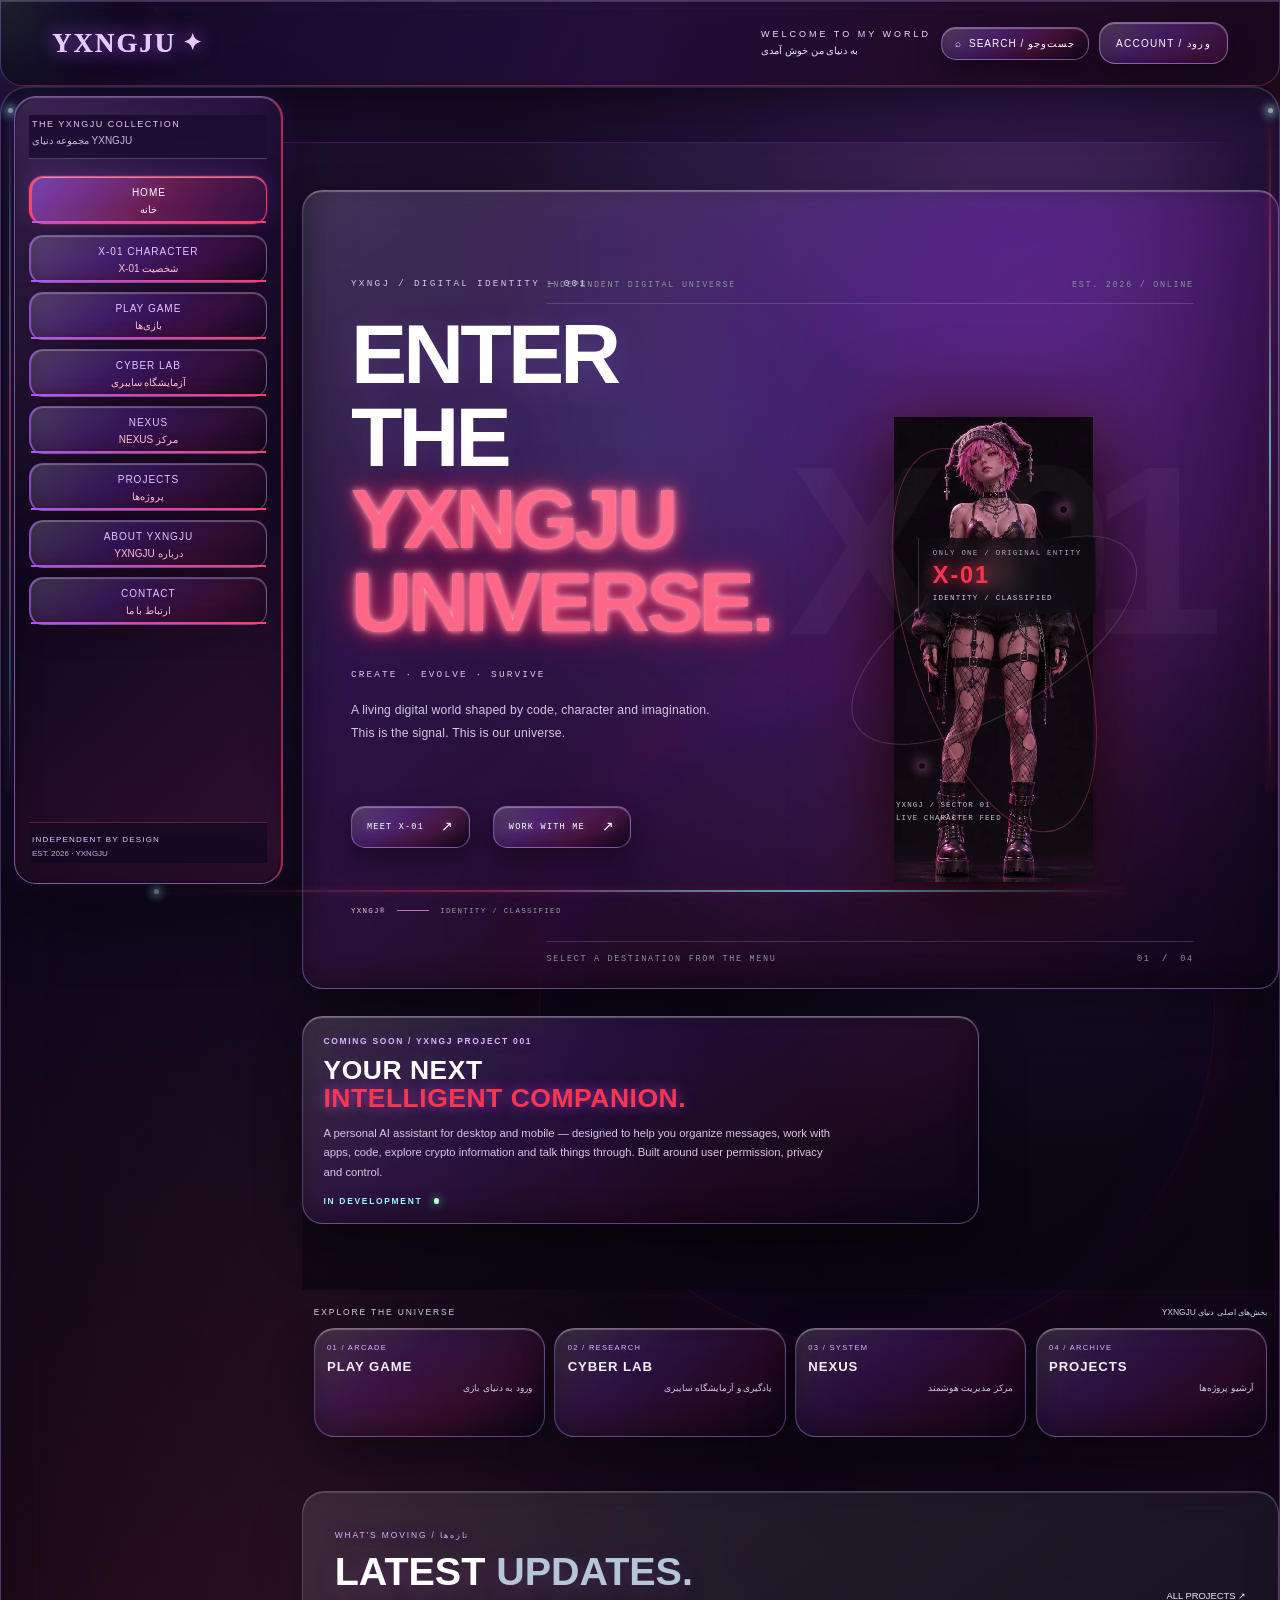
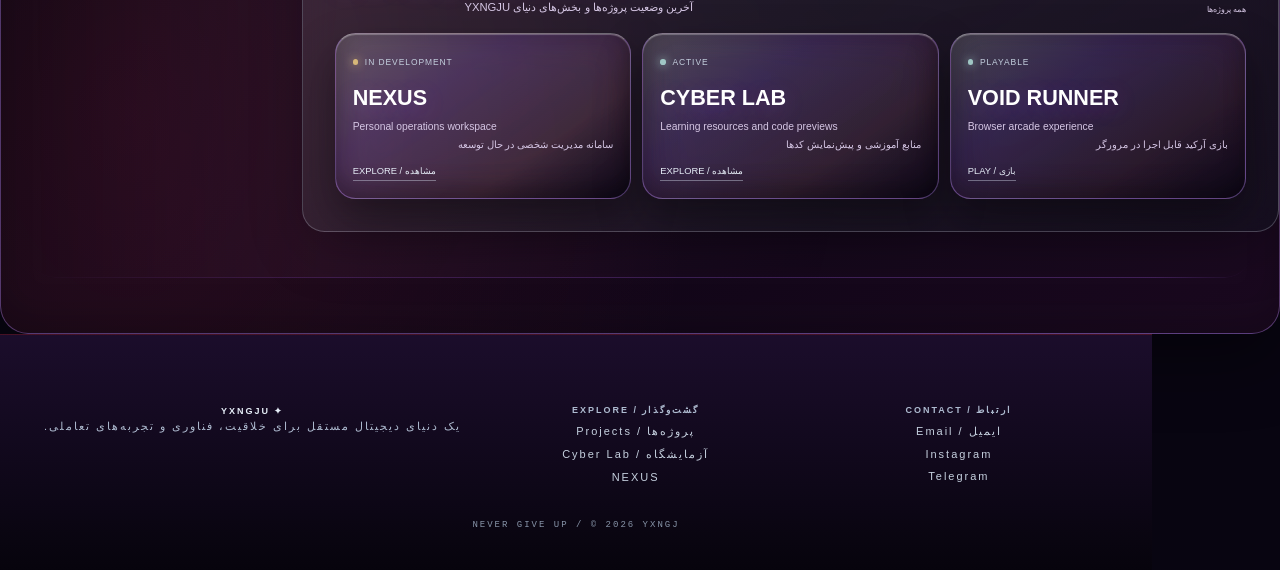
==== commit cc722bfb: "fixed" ====
--- a/index.html
+++ b/index.html
@@ -21,6 +21,7 @@
   <link rel="stylesheet" href="style.css">
 <link rel="stylesheet" href="v57-theme.css">
 <link rel="stylesheet" href="yxngju-v59-visual-upgrade.css">
+<link rel="stylesheet" href="v60-classic-glass-fix.css">
 </head>
 <body>
   <div class="ambient ambient-one"></div><div class="ambient ambient-two"></div>
@@ -196,6 +197,11 @@
 
 
     <section class="page content-page info-page" id="info" aria-label="About YXNGJ / درباره YXNGJ">
+      <div class="yx-about-art-hero" aria-label="YXNGJU visual identity">
+        <img class="yx-about-art-main" src="about-yxngju-identity.webp" alt="YXNGJU dark red and violet digital identity artwork" loading="eager">
+        <div class="yx-about-art-side"><img src="about-x01-red-anime.webp" alt="Red monochrome anime-inspired digital artwork" loading="lazy"><span>IDENTITY / 01</span></div>
+        <div class="yx-about-art-caption"><span>YXNGJU // INDEPENDENT CREATOR</span><b>IDEAS FIRST.<br>CREATION WITHOUT LIMITS.</b><small>DESIGN · CODE · DIGITAL WORLDS</small></div>
+      </div>
       <p class="small-title">yxngj // CREATOR PROFILE · پروفایل سازنده</p>
       <h1>ABOUT <span>YXNGJ</span></h1>
       <p class="page-lead">Cybersecurity · Web Design · Digital Experiences</p>
@@ -298,6 +304,10 @@
       <h1>LET'S <em>CONNECT.</em></h1>
       <p class="page-lead">Have an idea, a question or a project in mind? Get in touch.</p>
       <p class="page-lead fa-lead" lang="fa" dir="rtl">ایده‌ای داری، سؤالی هست یا می‌خواهی درباره یک پروژه صحبت کنیم؟ از راه‌های زیر پیام بده.</p>
+      <div class="yx-contact-art-hero">
+        <img src="about-x01-red-anime.webp" alt="Red digital artwork" loading="lazy">
+        <div class="yx-contact-art-copy"><span>OPEN CHANNEL / YXNGJU</span><b>LET'S BUILD<br>SOMETHING DISTINCT.</b><small lang="fa" dir="rtl">برای همکاری و گفت‌وگو از راه‌های زیر با من در ارتباط باش.</small></div>
+      </div>
       <div class="contact-grid">
         <a class="glass-card contact-card" href="mailto:Benyaminabadi7@gmail.com"><span>EMAIL / ایمیل</span><b>Benyaminabadi7@gmail.com</b><i>OPEN MAIL ↗</i></a>
         <a class="glass-card contact-card" href="https://www.instagram.com/yxngju/" target="_blank" rel="noopener noreferrer"><span>INSTAGRAM / اینستاگرام</span><b>@yxngju</b><i>OPEN PROFILE ↗</i></a>
--- a/v60-classic-glass-fix.css
+++ b/v60-classic-glass-fix.css
@@ -0,0 +1,109 @@
+/* YXNGJU V60.1 — classic liquid-glass refinement + navigation/scroll repair */
+:root{
+  --v60-violet:#b68aff;--v60-magenta:#ef75c8;--v60-red:#f06b83;
+  --v60-white:#f7f4fb;--v60-muted:#c9c2d2;
+  --v60-line:rgba(244,235,255,.24);
+  --v60-panel:linear-gradient(145deg,rgba(255,255,255,.105),rgba(181,138,255,.055) 42%,rgba(12,11,18,.84));
+  --v60-shadow:0 18px 48px rgba(0,0,0,.34),inset 0 1px 0 rgba(255,255,255,.20);
+}
+html{min-height:100%;overflow-x:hidden;scroll-behavior:auto}
+body{min-height:100%;height:auto;overflow-x:hidden;overflow-y:auto!important;overscroll-behavior-y:auto}
+main{min-height:100vh;height:auto;overflow:visible!important}
+/* Each selected section owns its vertical scroll; the document remains a fallback. */
+main .page.active-page{
+  height:auto!important;max-height:none!important;min-height:100svh;
+  overflow-x:hidden!important;overflow-y:auto!important;
+  overscroll-behavior-y:contain;-webkit-overflow-scrolling:touch;
+  scrollbar-width:thin;scrollbar-color:rgba(190,151,235,.55) rgba(255,255,255,.035);
+}
+main .page.active-page::-webkit-scrollbar{width:8px}
+main .page.active-page::-webkit-scrollbar-track{background:rgba(255,255,255,.035)}
+main .page.active-page::-webkit-scrollbar-thumb{background:linear-gradient(180deg,var(--v60-violet),var(--v60-magenta),var(--v60-red));border-radius:20px;border:2px solid #17151d}
+/* Keep every navigation item reachable on desktop and mobile. */
+.side-menu{
+  top:96px!important;bottom:16px!important;height:auto!important;max-height:calc(100dvh - 112px)!important;
+  justify-content:flex-start!important;gap:9px!important;padding:18px 14px 20px!important;
+  overflow-x:hidden!important;overflow-y:auto!important;overscroll-behavior:contain!important;
+  -webkit-overflow-scrolling:touch;scrollbar-width:thin;scrollbar-color:rgba(190,151,235,.55) transparent;
+}
+.side-menu::before{display:none!important}
+.side-menu .menu-heading{position:relative;flex:0 0 auto;margin:0 0 10px;padding:8px 8px 14px;border-bottom:1px solid var(--v60-line);font-size:9px;letter-spacing:1.5px}
+.side-menu .menu-heading small{display:block;margin-top:6px;font:10px Tahoma,Arial,sans-serif;letter-spacing:0}
+.side-menu a{flex:0 0 auto;min-height:48px!important;padding:8px 12px!important;gap:3px;display:flex;flex-direction:column;align-items:flex-start;justify-content:center;border-radius:14px!important}
+.side-menu a span{font-size:10px;letter-spacing:1.25px}
+.side-menu a small{font:10px Tahoma,Arial,sans-serif;letter-spacing:0}
+.side-menu .menu-foot{flex:0 0 auto;margin-top:10px;padding:14px 8px 4px;border-top:1px solid var(--v60-line);font-size:8px;letter-spacing:1.2px}
+.side-menu .menu-foot small{display:block;margin-top:5px;font-size:8px}
+/* The main canvas starts after the fixed rail on wide screens. */
+@media(min-width:761px){
+  main .page:not(.home){padding-left:clamp(270px,25vw,360px)!important;padding-right:clamp(28px,6vw,90px)!important}
+  main .page.home.active-page{padding-left:clamp(270px,25vw,360px)!important}
+  .side-menu{width:clamp(220px,21vw,285px)!important;left:14px!important;right:auto!important;border-radius:22px!important}
+}
+/* Refined editorial cards: less flat, more depth, restrained metal highlights. */
+.glass-page{gap:19px!important}
+.glass-page .page-eyebrow{font-size:9px!important;letter-spacing:2.2px!important;color:#d9c9ef!important}
+.glass-page h1{font-weight:760!important;letter-spacing:-.045em!important;text-wrap:balance}
+.glass-page .page-lead{max-width:790px!important;color:#d0c9d8!important}
+.glass-page .nexus-grid{gap:18px!important;margin-top:28px!important}
+.glass-page .glass-card{
+  position:relative;isolation:isolate;min-height:205px;padding:clamp(22px,2.5vw,34px)!important;
+  border:1px solid rgba(242,231,255,.27)!important;border-radius:24px!important;
+  background:var(--v60-panel)!important;box-shadow:var(--v60-shadow)!important;
+  overflow:hidden;transition:border-color .22s ease,transform .22s ease,box-shadow .22s ease;
+}
+.glass-page .glass-card::before{content:"";position:absolute;inset:0 0 auto;height:1px;background:linear-gradient(90deg,transparent,rgba(255,255,255,.65),rgba(190,145,255,.55),transparent);opacity:.8;pointer-events:none}
+.glass-page .glass-card::after{content:"";position:absolute;right:-48px;top:-65px;width:170px;height:170px;border-radius:50%;background:radial-gradient(circle,rgba(181,138,255,.16),transparent 68%);pointer-events:none;z-index:-1}
+.glass-page .glass-card>span{display:inline-block;margin-bottom:12px;color:#d7baff!important;font:9px/1.5 monospace!important;letter-spacing:1.5px!important}
+.glass-page .glass-card h2{font-size:clamp(21px,2.2vw,30px)!important;letter-spacing:-.025em!important;margin:9px 0 12px!important;color:#fff!important}
+.glass-page .glass-card p{max-width:54ch;color:#d0c9d8!important;font-size:12px!important;line-height:1.85!important}
+.glass-page .glass-card .fa-copy{color:#e4d9ef!important;font-size:12px!important}
+.glass-page .glass-note{border-radius:16px!important;border-color:rgba(240,220,255,.22)!important;background:linear-gradient(110deg,rgba(181,138,255,.11),rgba(255,255,255,.035),rgba(240,107,131,.07))!important}
+@media(hover:hover){.glass-page .glass-card:hover{transform:translateY(-3px);border-color:rgba(207,170,255,.62)!important;box-shadow:0 22px 54px rgba(0,0,0,.40),0 0 28px rgba(181,138,255,.09),inset 0 1px 0 rgba(255,255,255,.24)!important}}
+/* Mobile drawer must be independently scrollable and never clip its final links. */
+@media(max-width:760px){
+  .side-menu{top:0!important;bottom:0!important;left:0!important;width:min(320px,86vw)!important;max-height:100dvh!important;height:100dvh!important;padding:92px 18px max(24px,env(safe-area-inset-bottom))!important;gap:9px!important;transform:translateX(-105%)!important;border-radius:0 22px 22px 0!important}
+  .side-menu.menu-open{transform:translateX(0)!important}
+  main .page.active-page{min-height:100svh;padding-bottom:max(76px,calc(48px + env(safe-area-inset-bottom)))!important}
+  main .page.glass-page.active-page{padding-top:108px!important}
+  .glass-page .nexus-grid{grid-template-columns:1fr!important}
+  .glass-page .glass-card{min-height:175px!important}
+}
+@media(prefers-reduced-motion:reduce){.glass-page .glass-card{transition:none!important}}
+
+/* V60.2 — stable document scrolling, instant navigation, editorial identity pages */
+html{height:auto!important;min-height:100%;overflow-x:hidden!important;overflow-y:auto!important;scroll-behavior:auto!important}
+body{height:auto!important;min-height:100%;overflow-x:hidden!important;overflow-y:auto!important;overscroll-behavior-y:auto!important}
+main{position:relative!important;inset:auto!important;width:100%;height:auto!important;min-height:0!important;overflow:visible!important}
+main>.page{position:relative!important;inset:auto!important;width:100%!important;height:auto!important;min-height:100svh!important;max-height:none!important;overflow:visible!important;display:none!important;overscroll-behavior:auto!important}
+main>.page.active-page{display:flex!important;flex-direction:column;overflow:visible!important}
+main>.page.home.active-page{display:block!important}
+body.nav-locked{overflow:hidden!important}
+/* Navigation opens/closes without cinematic teleport or page transition. */
+.side-menu,.side-menu.menu-open,.menu-backdrop,.menu-backdrop.show,.menu-toggle{transition:none!important;animation:none!important}
+.side-menu{scroll-behavior:auto!important;overscroll-behavior:contain!important}
+.yx-teleport,body.teleporting{display:none!important;animation:none!important;transition:none!important}
+/* The three supplied references form one coherent crimson / violet / graphite art direction. */
+.info-page{background-color:#07060b!important;background-image:linear-gradient(90deg,rgba(5,4,10,.94),rgba(8,5,13,.70) 52%,rgba(7,4,11,.91)),url("contact-dark-texture.webp")!important;background-size:cover!important;background-position:center!important}
+.info-page:before{background:linear-gradient(115deg,rgba(255,35,75,.12),transparent 42%,rgba(167,91,255,.13)),repeating-linear-gradient(0deg,transparent 0 4px,rgba(255,255,255,.018) 5px)!important;opacity:.8!important}
+.yx-about-art-hero{position:relative;isolation:isolate;width:100%;min-height:clamp(300px,43vw,570px);margin:0 0 42px;overflow:hidden;border:1px solid rgba(238,178,255,.30);border-radius:22px;background:#09070d;box-shadow:0 25px 75px #0009,0 0 34px rgba(185,52,110,.12)}
+.yx-about-art-main{position:absolute;inset:0;width:100%;height:100%;object-fit:cover;object-position:center 44%;filter:saturate(.88) contrast(1.08)}
+.yx-about-art-hero:after{content:"";position:absolute;inset:0;z-index:1;background:linear-gradient(90deg,rgba(5,3,9,.08),rgba(5,3,9,.10) 52%,rgba(5,3,9,.68)),linear-gradient(0deg,rgba(4,3,8,.82),transparent 46%);pointer-events:none}
+.yx-about-art-side{position:absolute;z-index:2;right:clamp(14px,3vw,42px);top:clamp(14px,3vw,36px);width:clamp(118px,18vw,230px);aspect-ratio:4/5;border:1px solid rgba(255,92,126,.55);border-radius:14px;overflow:hidden;box-shadow:0 12px 35px #0009,0 0 22px #ec31552b}
+.yx-about-art-side img{width:100%;height:100%;object-fit:cover;object-position:center 22%;filter:grayscale(.12) contrast(1.08)}
+.yx-about-art-side span{position:absolute;left:10px;bottom:10px;color:#fff;font:8px monospace;letter-spacing:2px;text-shadow:0 2px 8px #000}
+.yx-about-art-caption{position:absolute;z-index:2;left:clamp(18px,4vw,56px);bottom:clamp(22px,4vw,48px);max-width:70%;display:grid;gap:12px;text-shadow:0 2px 18px #000}
+.yx-about-art-caption span,.yx-contact-art-copy>span{font:9px monospace;letter-spacing:.22em;color:#f2a4ca}
+.yx-about-art-caption b{font-size:clamp(25px,5vw,58px);line-height:.98;letter-spacing:-.04em;color:#fff}
+.yx-about-art-caption small{font:9px monospace;letter-spacing:.2em;color:#e2cde9}
+.info-page .info-card{background:linear-gradient(145deg,rgba(22,12,24,.92),rgba(8,8,14,.91))!important;border-color:rgba(210,153,226,.30)!important;backdrop-filter:blur(12px)!important}
+.info-page .info-index{color:#e6a1d8!important}.info-page .info-card h2{color:#fff;text-shadow:0 0 18px #bd5cbb33!important}.info-page .info-social a span{color:#f0a2d5!important}
+.yx-contact-art-hero{position:relative;isolation:isolate;min-height:clamp(220px,28vw,340px);margin:18px 0 26px;overflow:hidden;border:1px solid rgba(238,178,255,.28);border-radius:20px;background:#09070d;box-shadow:0 20px 55px #0008}
+.yx-contact-art-hero>img{position:absolute;inset:0;width:100%;height:100%;object-fit:cover;object-position:center 35%;opacity:.52;filter:grayscale(.15) contrast(1.15)}
+.yx-contact-art-hero:after{content:"";position:absolute;inset:0;background:linear-gradient(90deg,rgba(7,4,12,.96),rgba(7,4,12,.56) 58%,rgba(7,4,12,.22)),linear-gradient(0deg,rgba(7,4,12,.55),transparent)}
+.yx-contact-art-copy{position:relative;z-index:1;display:grid;gap:12px;padding:clamp(24px,4vw,48px);max-width:620px}
+.yx-contact-art-copy b{font-size:clamp(27px,4vw,48px);line-height:1;color:#fff;letter-spacing:-.04em}
+.yx-contact-art-copy small{font:12px/1.9 Tahoma,Arial,sans-serif;color:#f0dced}
+.contact-grid .contact-card{border-radius:18px!important;background:linear-gradient(145deg,rgba(35,17,37,.92),rgba(9,8,14,.94))!important;border-color:rgba(229,167,228,.30)!important;box-shadow:0 16px 40px #0008,inset 0 1px #fff2!important}
+@media(max-width:760px){.yx-about-art-hero{min-height:390px;margin-top:0;border-radius:15px}.yx-about-art-main{object-position:48% center}.yx-about-art-side{width:112px;right:12px;top:12px}.yx-about-art-caption{max-width:88%;left:17px;bottom:20px}.yx-about-art-caption b{font-size:29px}.yx-contact-art-hero{min-height:250px}.yx-contact-art-copy{padding:24px 18px}.info-page{padding-top:104px!important}}
+@media(prefers-reduced-motion:reduce){.side-menu,.menu-backdrop,.menu-toggle{transition:none!important;animation:none!important}}
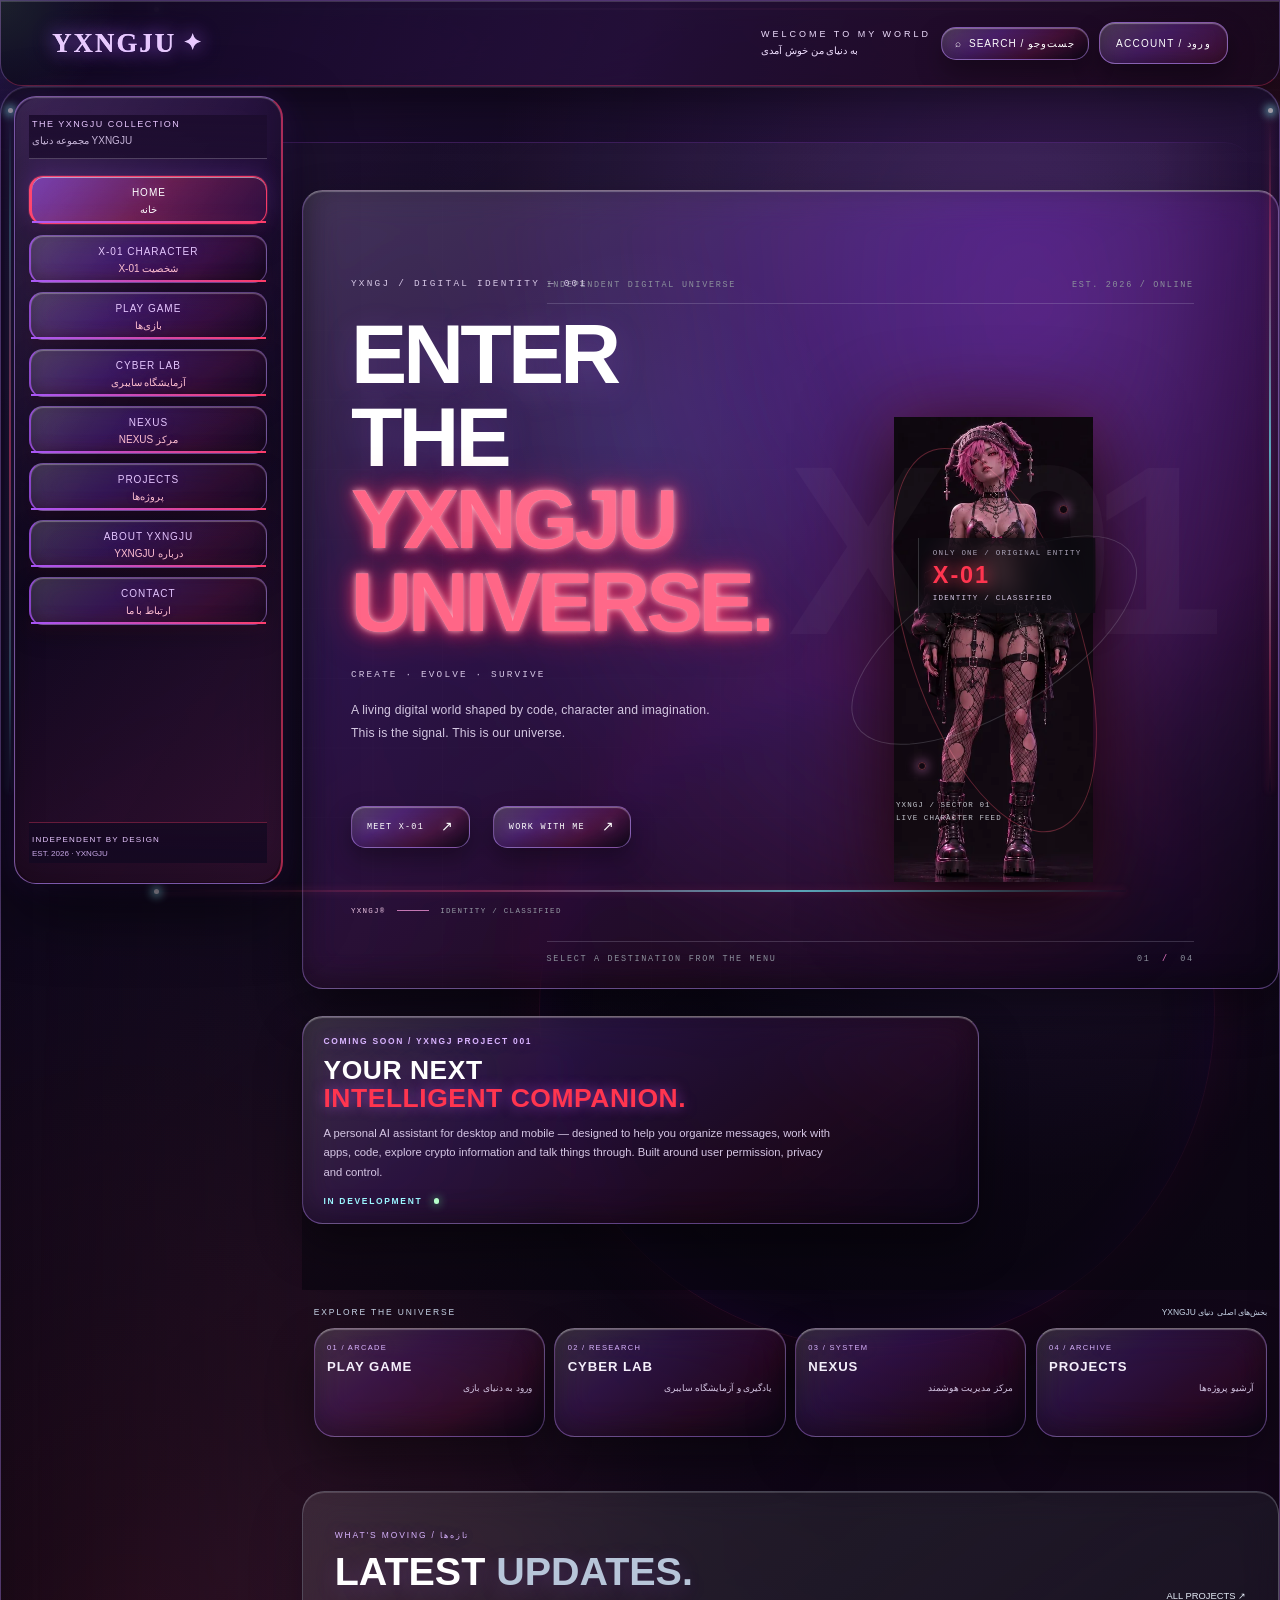
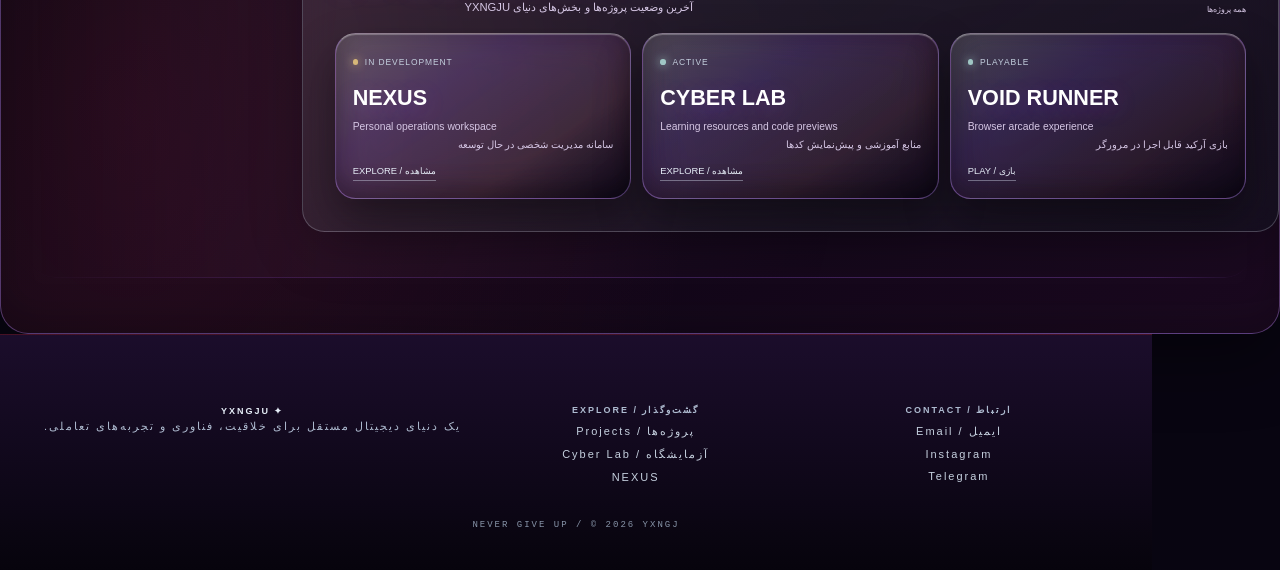
==== commit 4971e895: "fixed" ====
--- a/index.html
+++ b/index.html
@@ -7,15 +7,18 @@
   <meta name="referrer" content="strict-origin-when-cross-origin">
   <meta http-equiv="Content-Security-Policy" content="default-src 'self'; script-src 'self' 'unsafe-inline'; style-src 'self' 'unsafe-inline'; img-src 'self' data: blob:; font-src 'self' data:; connect-src 'none'; object-src 'none'; base-uri 'self'; form-action 'self'; upgrade-insecure-requests">
   <meta http-equiv="Permissions-Policy" content="camera=(), microphone=(), geolocation=()">
-  <meta name="description" content="YXNGJU — personal portfolio of YXNGJ featuring web design, development experiments, digital projects and cybersecurity learning.">
-  <meta name="robots" content="index,follow,max-image-preview:large">
-  <link rel="canonical" href="https://yxngju.github.io/yxngju-site/">
+  <meta name="description" content="YXNGJU is the personal digital portfolio of YXNGJ, featuring creative web design, development projects, X-01, Cyber Lab, browser games and digital experiments.">
+  <meta name="robots" content="index,follow,max-image-preview:large,max-snippet:-1,max-video-preview:-1">
+  <link rel="canonical" href="https://yxngju.github.io/YXNGJ-/">
   <meta property="og:type" content="website">
+  <meta property="og:locale" content="en_US">
   <meta property="og:title" content="YXNGJU — Enter My World">
   <meta property="og:description" content="Explore the web design portfolio, development projects and digital experiments by YXNGJ.">
-  <meta property="og:url" content="https://yxngju.github.io/yxngju-site/">
-  <meta property="og:image" content="https://yxngju.github.io/yxngju-site/entity-character.webp">
+  <meta property="og:url" content="https://yxngju.github.io/YXNGJ-/">
+  <meta property="og:image" content="https://yxngju.github.io/YXNGJ-/entity-character.webp">
   <meta name="twitter:card" content="summary_large_image">
+  <meta name="twitter:title" content="YXNGJU — Personal Digital Portfolio">
+  <meta name="twitter:description" content="Explore creative projects, X-01, Cyber Lab and the YXNGJU digital universe.">
 
   <title>YXNGJU — Enter My World</title>
   <link rel="stylesheet" href="style.css">
